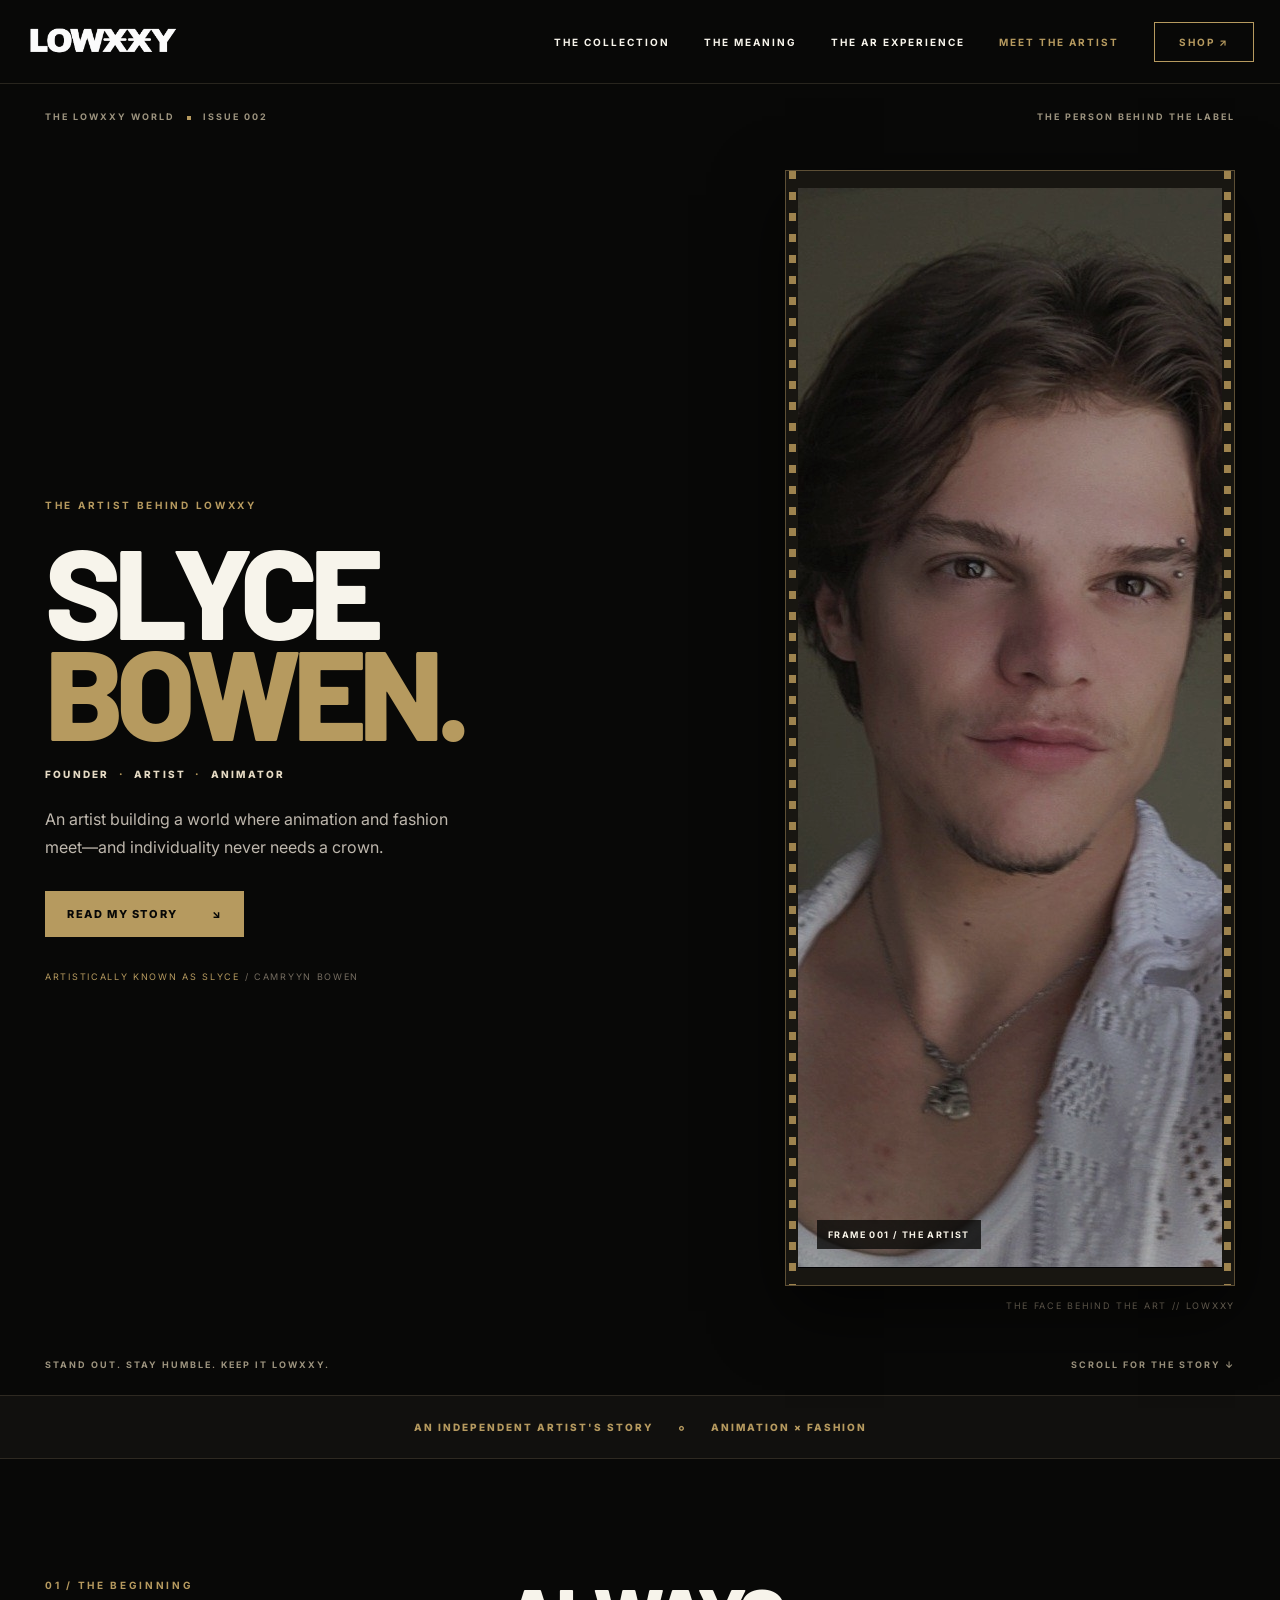
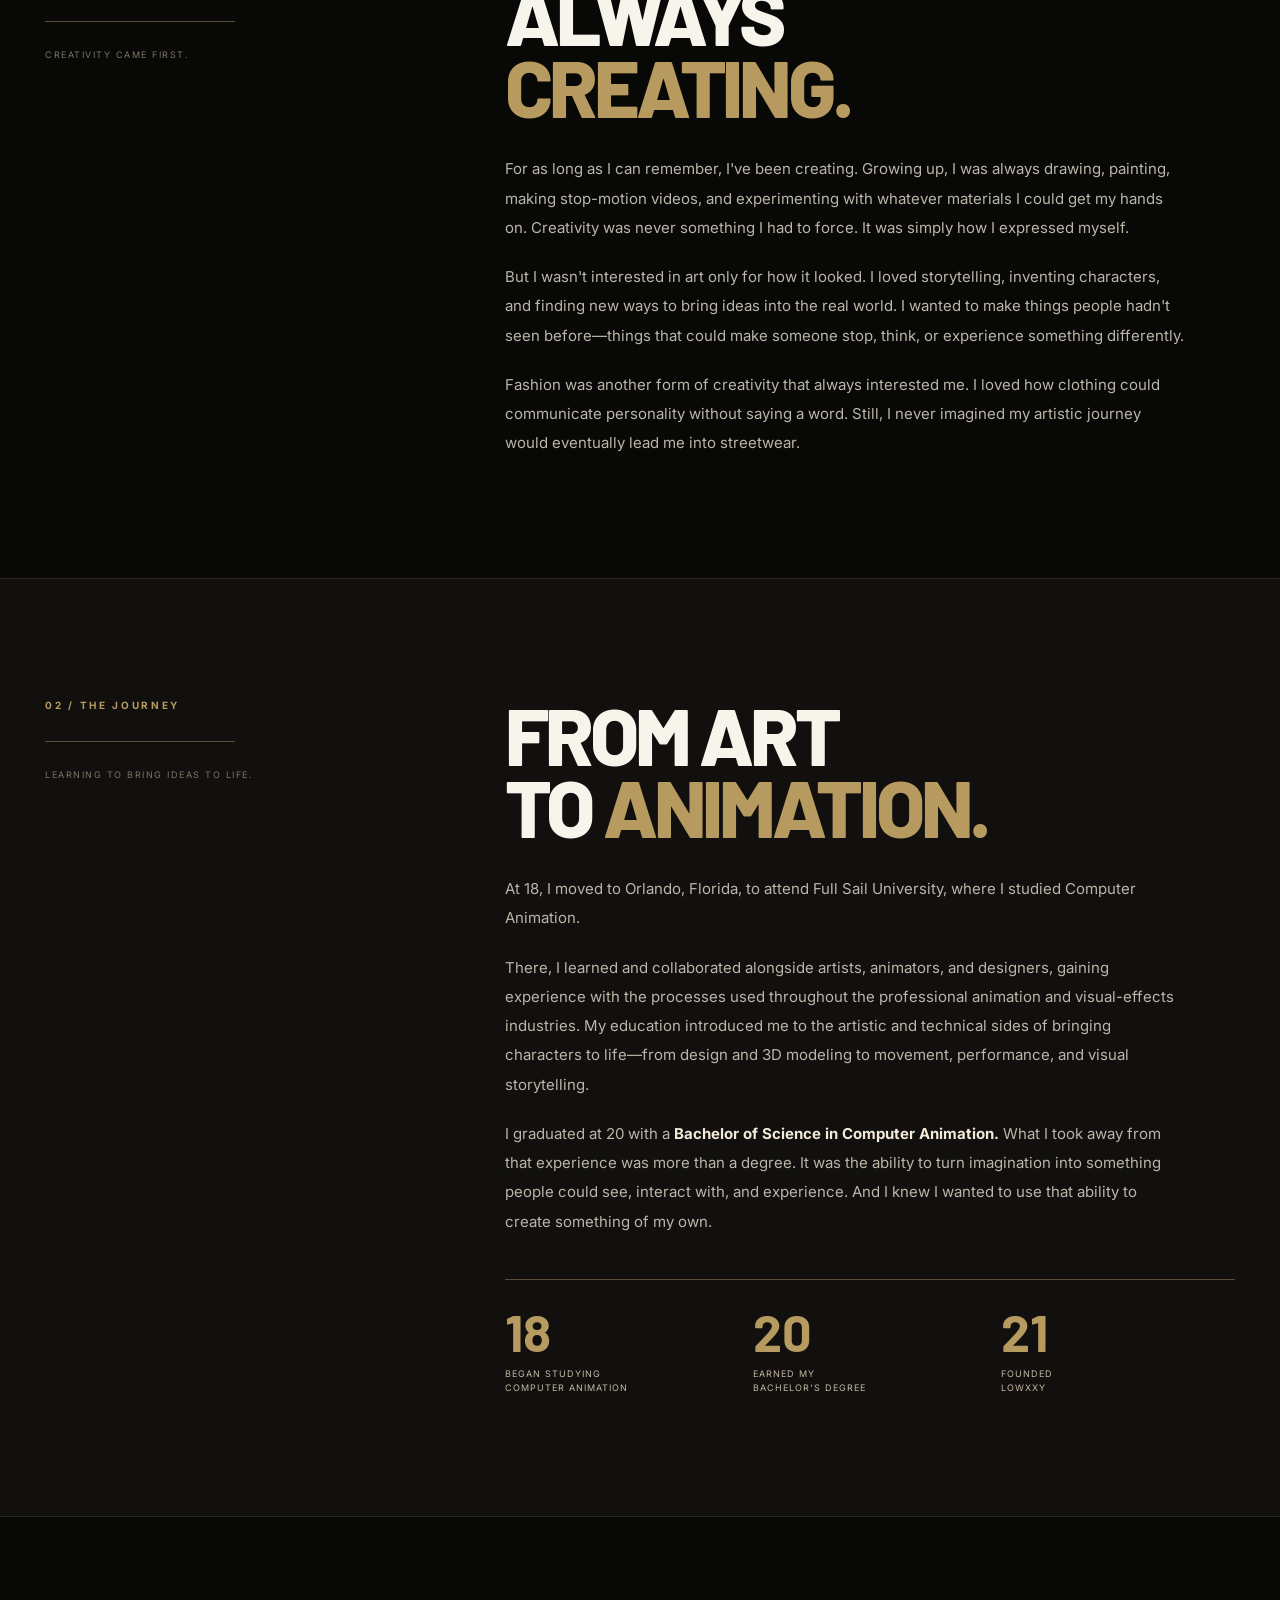
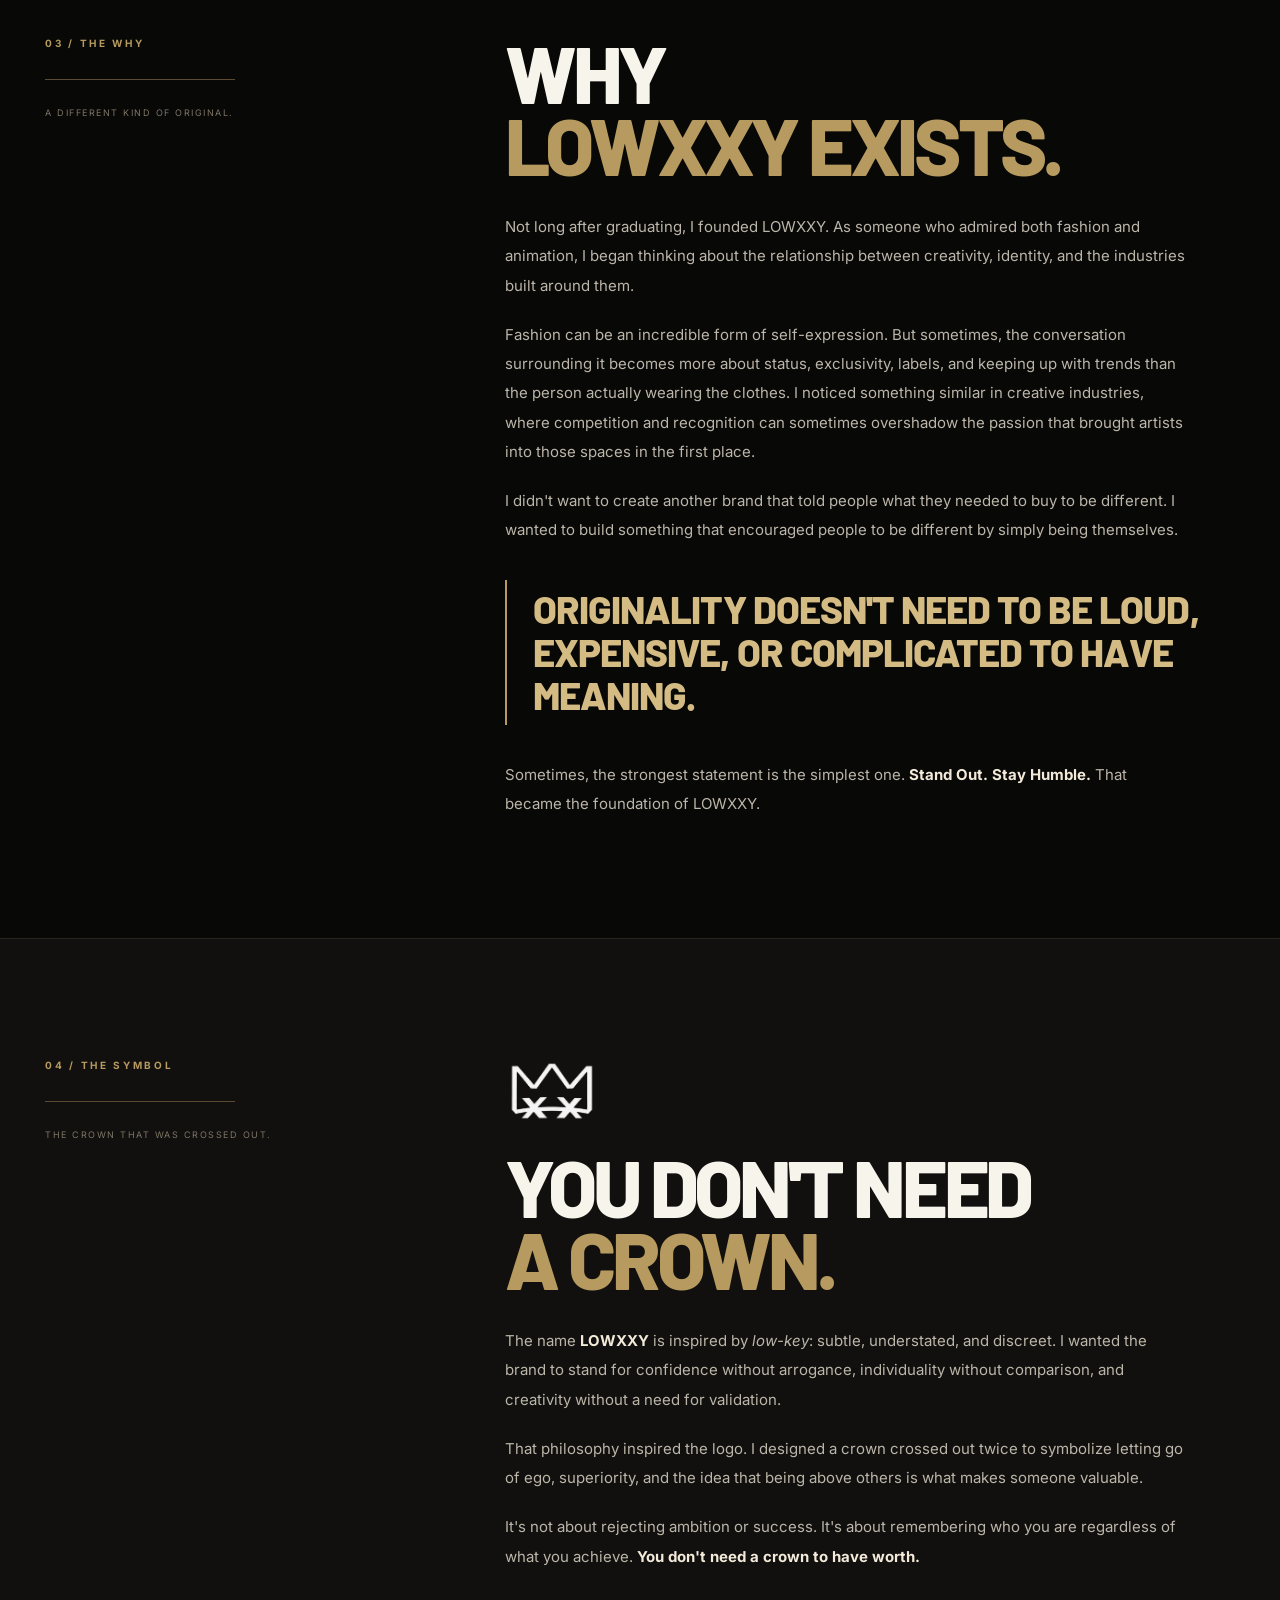
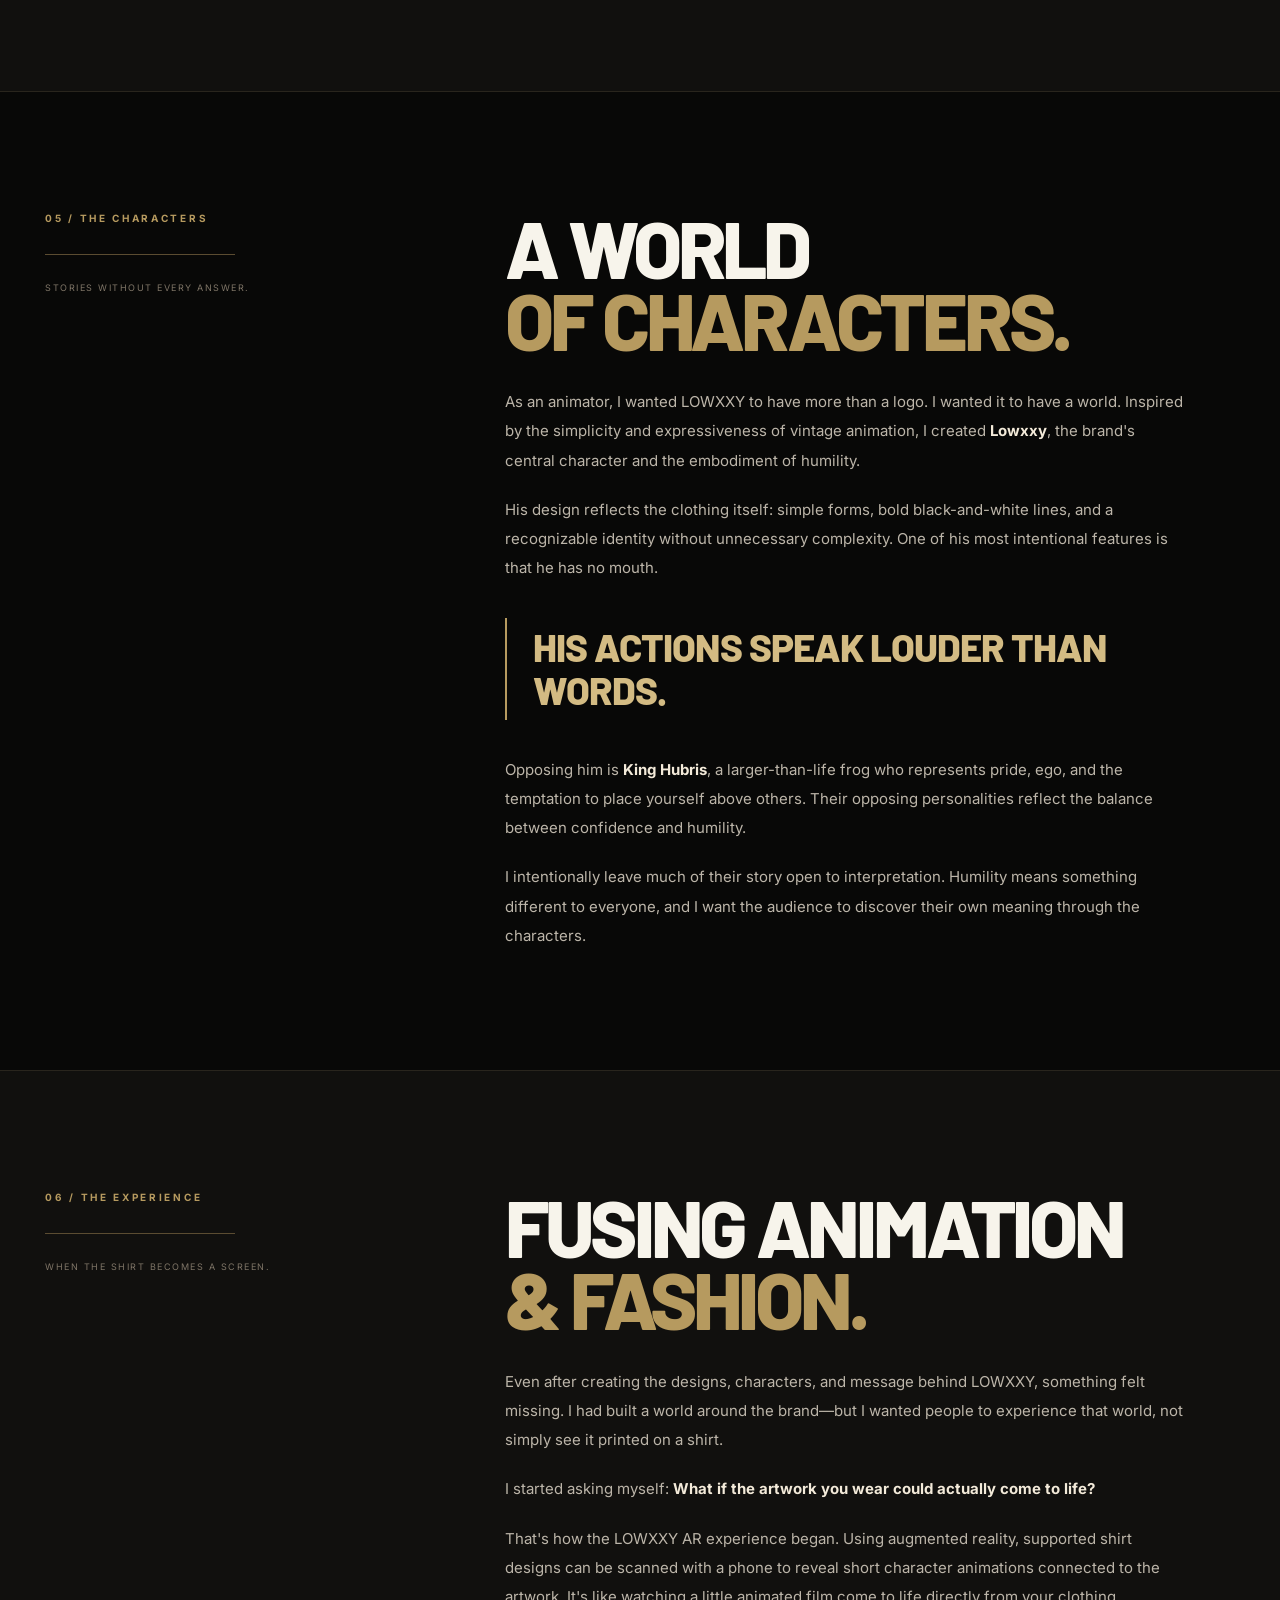
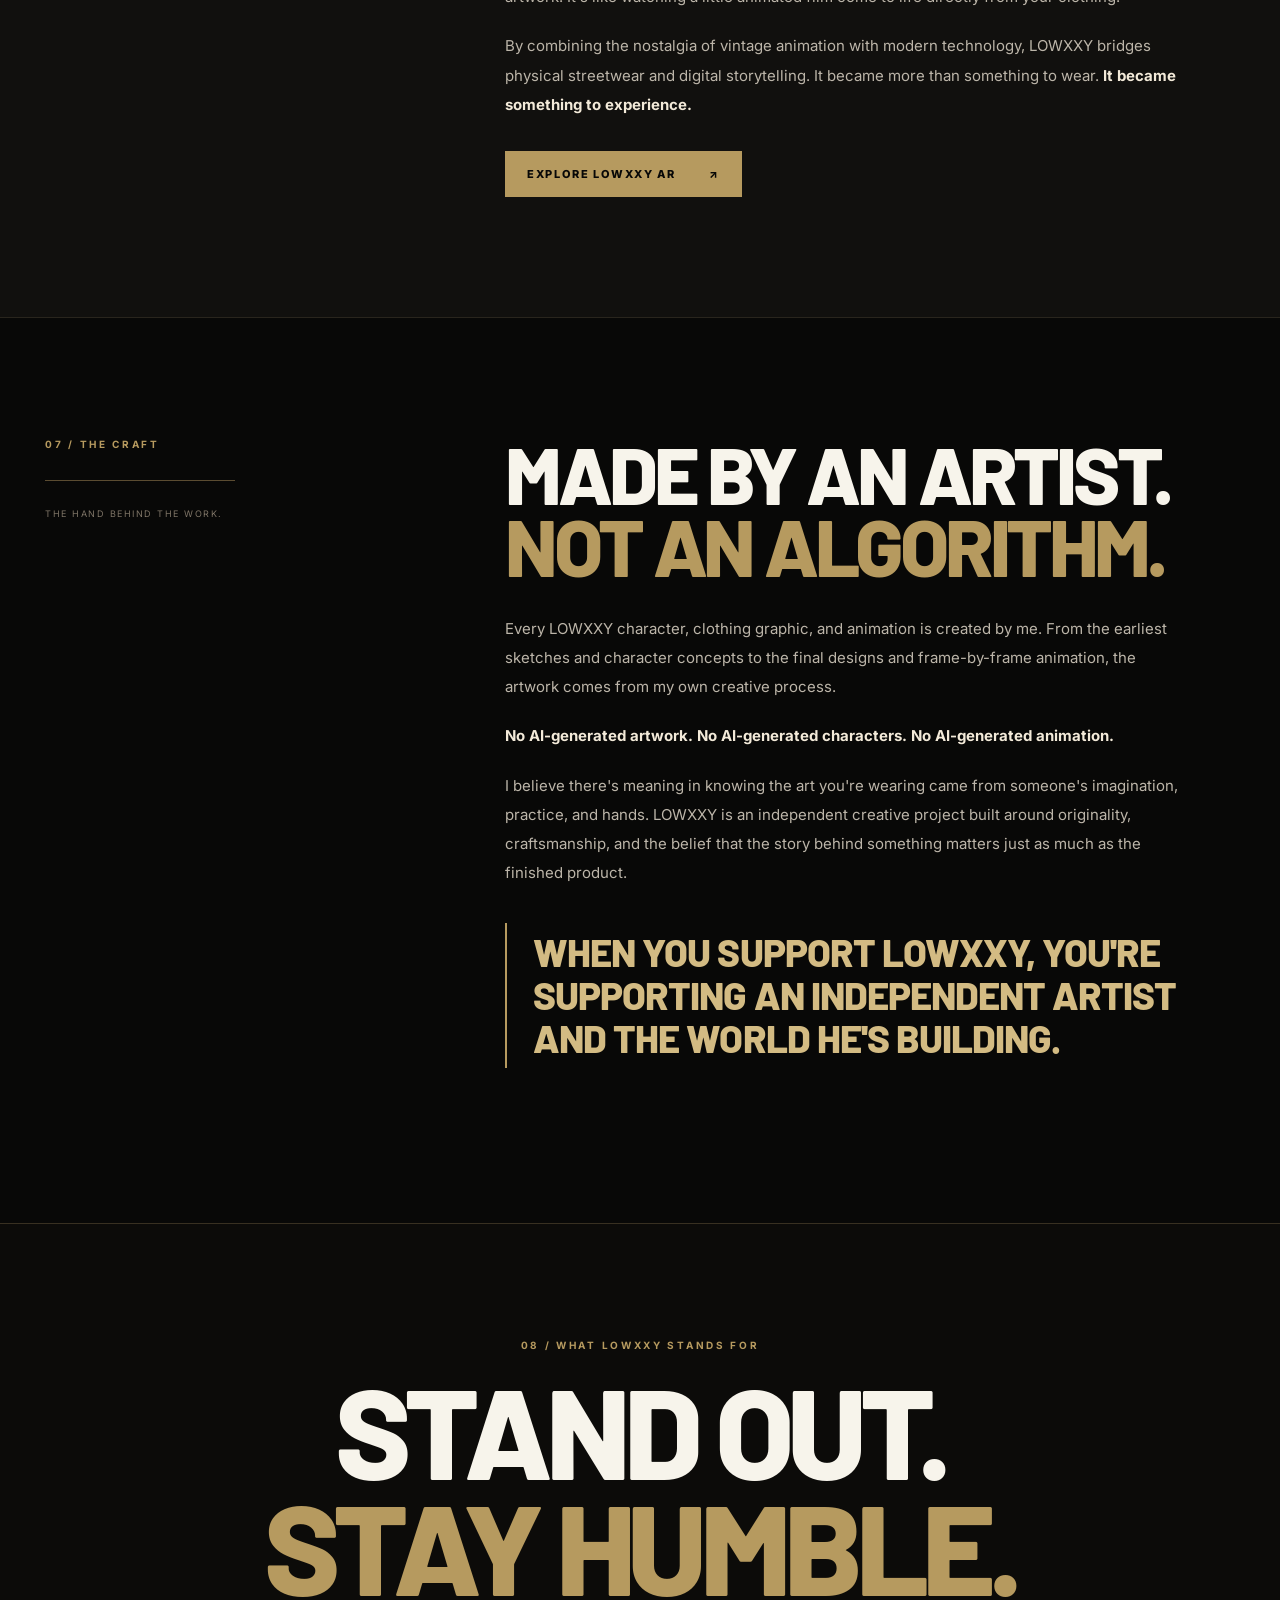
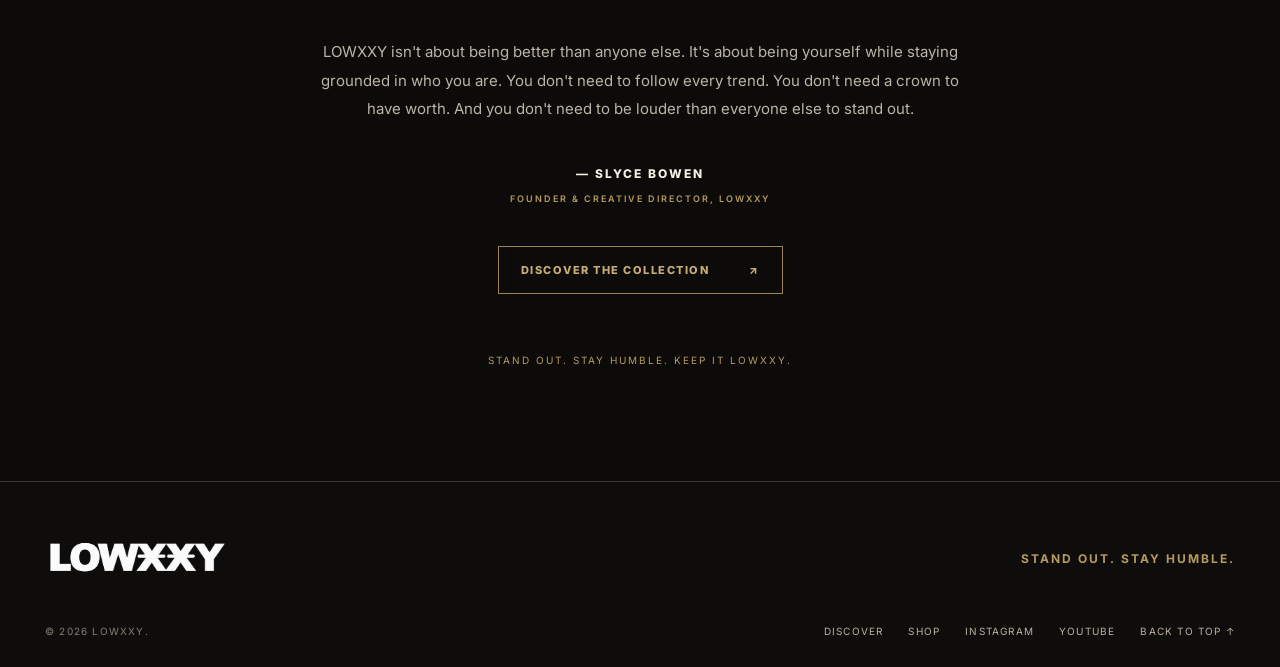
==== about.html @ 375b2b3e "Add files via upload" ====
<!doctype html>
<html lang="en"><head>
<meta charset="utf-8"><meta name="viewport" content="width=device-width,initial-scale=1,viewport-fit=cover"><meta name="theme-color" content="#080807">
<meta name="description" content="Meet Slyce Bowen, the artist and animator behind LOWXXY: hand-drawn streetwear, original characters, and fashion brought to life through animation.">
<title>About Slyce Bowen — The Artist Behind LOWXXY</title><link rel="canonical" href="https://lowxxy.github.io/lowxxy-discover/about.html"><link rel="icon" href="favicon-96.png">
<link rel="preconnect" href="https://fonts.googleapis.com"><link rel="preconnect" href="https://fonts.gstatic.com" crossorigin><link href="https://fonts.googleapis.com/css2?family=Barlow:wght@400;500;600;700;800;900&family=Inter:wght@400;500;600;700&display=swap" rel="stylesheet">
<link rel="stylesheet" href="styles.css"><link rel="stylesheet" href="about.css"></head>
<body id="top"><header class="site-header"><div class="header-inner"><a class="brand" href="index.html" aria-label="LOWXXY Discover home"><img src="lowxxy-wordmark-white-tight.png" alt="LOWXXY"></a>
<nav class="main-nav" aria-label="Main menu"><a href="index.html#collection">THE COLLECTION</a><a href="index.html#vision">THE MEANING</a><a href="index.html#experience">THE AR EXPERIENCE</a><a href="about.html" aria-current="page">MEET THE ARTIST</a></nav><a class="header-shop" href="https://lowxxy.myshopify.com/collections/made-to-stand-out">SHOP ↗</a>
<button class="menu-toggle" aria-label="Open menu" aria-expanded="false">☰</button></div><nav id="mobile-nav" class="mobile-nav" hidden><a href="index.html#collection">THE COLLECTION</a><a href="index.html#vision">THE MEANING</a><a href="index.html#experience">THE AR EXPERIENCE</a><a href="about.html">MEET THE ARTIST</a><a href="https://lowxxy.myshopify.com/collections/made-to-stand-out">SHOP ↗</a></nav></header>
<main>
<section class="about-hero wrapper"><div class="about-hero-top"><span>THE LOWXXY WORLD <i></i> ISSUE 002</span><span>THE PERSON BEHIND THE LABEL</span></div><div class="about-hero-grid"><div class="about-hero-copy"><p class="eyebrow">THE ARTIST BEHIND LOWXXY</p><h1>SLYCE<br><em>BOWEN.</em></h1><p class="about-role">FOUNDER <span>·</span> ARTIST <span>·</span> ANIMATOR</p><p class="about-hook">An artist building a world where animation and fashion meet—and individuality never needs a crown.</p><a href="#story" class="primary-link">READ MY STORY <span>↘</span></a><div class="name-note">ARTISTICALLY KNOWN AS SLYCE <span> / CAMRYYN BOWEN</span></div></div><div class="portrait-wrap"><div class="portrait-film"><img src="slyce-bowen-portrait.jpg" alt="Portrait of LOWXXY founder and artist Slyce Bowen" width="872" height="1080"><span class="portrait-code">FRAME 001 / THE ARTIST</span></div><p class="portrait-caption">THE FACE BEHIND THE ART // LOWXXY</p></div></div><div class="hero-foot"><span>STAND OUT. STAY HUMBLE. KEEP IT LOWXXY.</span><span>SCROLL FOR THE STORY ↓</span></div></section>
<div class="chapter-divider"><span>AN INDEPENDENT ARTIST'S STORY</span><span>◦</span><span>ANIMATION × FASHION</span></div>
<section id="story" class="story-section wrapper"><div class="section-label"><p class="eyebrow">01 / THE BEGINNING</p><div class="label-rule"></div><span>CREATIVITY CAME FIRST.</span></div><div class="story-content"><h2>ALWAYS<br><em>CREATING.</em></h2><p>For as long as I can remember, I've been creating. Growing up, I was always drawing, painting, making stop-motion videos, and experimenting with whatever materials I could get my hands on. Creativity was never something I had to force. It was simply how I expressed myself.</p><p>But I wasn't interested in art only for how it looked. I loved storytelling, inventing characters, and finding new ways to bring ideas into the real world. I wanted to make things people hadn't seen before—things that could make someone stop, think, or experience something differently.</p><p>Fashion was another form of creativity that always interested me. I loved how clothing could communicate personality without saying a word. Still, I never imagined my artistic journey would eventually lead me into streetwear.</p></div></section>
<section class="story-section story-alt"><div class="wrapper story-inner"><div class="section-label"><p class="eyebrow">02 / THE JOURNEY</p><div class="label-rule"></div><span>LEARNING TO BRING IDEAS TO LIFE.</span></div><div class="story-content"><h2>FROM ART<br>TO <em>ANIMATION.</em></h2><p>At 18, I moved to Orlando, Florida, to attend Full Sail University, where I studied Computer Animation.</p><p>There, I learned and collaborated alongside artists, animators, and designers, gaining experience with the processes used throughout the professional animation and visual-effects industries. My education introduced me to the artistic and technical sides of bringing characters to life—from design and 3D modeling to movement, performance, and visual storytelling.</p><p>I graduated at 20 with a <strong>Bachelor of Science in Computer Animation.</strong> What I took away from that experience was more than a degree. It was the ability to turn imagination into something people could see, interact with, and experience. And I knew I wanted to use that ability to create something of my own.</p><div class="timeline"><div><b>18</b><span>BEGAN STUDYING<br>COMPUTER ANIMATION</span></div><div><b>20</b><span>EARNED MY<br>BACHELOR'S DEGREE</span></div><div><b>21</b><span>FOUNDED<br>LOWXXY</span></div></div></div></div></section>
<section class="story-section wrapper"><div class="section-label"><p class="eyebrow">03 / THE WHY</p><div class="label-rule"></div><span>A DIFFERENT KIND OF ORIGINAL.</span></div><div class="story-content"><h2>WHY<br><em>LOWXXY EXISTS.</em></h2><p>Not long after graduating, I founded LOWXXY. As someone who admired both fashion and animation, I began thinking about the relationship between creativity, identity, and the industries built around them.</p><p>Fashion can be an incredible form of self-expression. But sometimes, the conversation surrounding it becomes more about status, exclusivity, labels, and keeping up with trends than the person actually wearing the clothes. I noticed something similar in creative industries, where competition and recognition can sometimes overshadow the passion that brought artists into those spaces in the first place.</p><p>I didn't want to create another brand that told people what they needed to buy to be different. I wanted to build something that encouraged people to be different by simply being themselves.</p><blockquote class="story-quote">ORIGINALITY DOESN'T NEED TO BE LOUD, EXPENSIVE, OR COMPLICATED TO HAVE MEANING.</blockquote><p>Sometimes, the strongest statement is the simplest one. <strong>Stand Out. Stay Humble.</strong> That became the foundation of LOWXXY.</p></div></section>
<section class="story-section story-alt"><div class="wrapper story-inner"><div class="section-label"><p class="eyebrow">04 / THE SYMBOL</p><div class="label-rule"></div><span>THE CROWN THAT WAS CROSSED OUT.</span></div><div class="story-content"><img class="story-symbol" src="lowxxy-crown-white.png" alt="LOWXXY's crossed-out crown icon"><h2>YOU DON'T NEED<br><em>A CROWN.</em></h2><p>The name <strong>LOWXXY</strong> is inspired by <em>low-key</em>: subtle, understated, and discreet. I wanted the brand to stand for confidence without arrogance, individuality without comparison, and creativity without a need for validation.</p><p>That philosophy inspired the logo. I designed a crown crossed out twice to symbolize letting go of ego, superiority, and the idea that being above others is what makes someone valuable.</p><p>It's not about rejecting ambition or success. It's about remembering who you are regardless of what you achieve. <strong>You don't need a crown to have worth.</strong></p></div></div></section>
<section class="story-section wrapper"><div class="section-label"><p class="eyebrow">05 / THE CHARACTERS</p><div class="label-rule"></div><span>STORIES WITHOUT EVERY ANSWER.</span></div><div class="story-content"><h2>A WORLD<br><em>OF CHARACTERS.</em></h2><p>As an animator, I wanted LOWXXY to have more than a logo. I wanted it to have a world. Inspired by the simplicity and expressiveness of vintage animation, I created <strong>Lowxxy</strong>, the brand's central character and the embodiment of humility.</p><p>His design reflects the clothing itself: simple forms, bold black-and-white lines, and a recognizable identity without unnecessary complexity. One of his most intentional features is that he has no mouth.</p><blockquote class="story-quote">HIS ACTIONS SPEAK LOUDER THAN WORDS.</blockquote><p>Opposing him is <strong>King Hubris</strong>, a larger-than-life frog who represents pride, ego, and the temptation to place yourself above others. Their opposing personalities reflect the balance between confidence and humility.</p><p>I intentionally leave much of their story open to interpretation. Humility means something different to everyone, and I want the audience to discover their own meaning through the characters.</p></div></section>
<section class="story-section story-alt"><div class="wrapper story-inner"><div class="section-label"><p class="eyebrow">06 / THE EXPERIENCE</p><div class="label-rule"></div><span>WHEN THE SHIRT BECOMES A SCREEN.</span></div><div class="story-content"><h2>FUSING ANIMATION<br><em>&amp; FASHION.</em></h2><p>Even after creating the designs, characters, and message behind LOWXXY, something felt missing. I had built a world around the brand—but I wanted people to experience that world, not simply see it printed on a shirt.</p><p>I started asking myself: <strong>What if the artwork you wear could actually come to life?</strong></p><p>That's how the LOWXXY AR experience began. Using augmented reality, supported shirt designs can be scanned with a phone to reveal short character animations connected to the artwork. It's like watching a little animated film come to life directly from your clothing.</p><p>By combining the nostalgia of vintage animation with modern technology, LOWXXY bridges physical streetwear and digital storytelling. It became more than something to wear. <strong>It became something to experience.</strong></p><a class="primary-link" href="https://lowxxy.github.io/Lowxxy-AR/">EXPLORE LOWXXY AR <span>↗</span></a></div></div></section>
<section class="story-section wrapper"><div class="section-label"><p class="eyebrow">07 / THE CRAFT</p><div class="label-rule"></div><span>THE HAND BEHIND THE WORK.</span></div><div class="story-content"><h2>MADE BY AN ARTIST.<br><em>NOT AN ALGORITHM.</em></h2><p>Every LOWXXY character, clothing graphic, and animation is created by me. From the earliest sketches and character concepts to the final designs and frame-by-frame animation, the artwork comes from my own creative process.</p><p><strong>No AI-generated artwork. No AI-generated characters. No AI-generated animation.</strong></p><p>I believe there's meaning in knowing the art you're wearing came from someone's imagination, practice, and hands. LOWXXY is an independent creative project built around originality, craftsmanship, and the belief that the story behind something matters just as much as the finished product.</p><blockquote class="story-quote">WHEN YOU SUPPORT LOWXXY, YOU'RE SUPPORTING AN INDEPENDENT ARTIST AND THE WORLD HE'S BUILDING.</blockquote></div></section>
<section class="about-closing"><div class="wrapper"><p class="eyebrow">08 / WHAT LOWXXY STANDS FOR</p><h2>STAND OUT.<br><em>STAY HUMBLE.</em></h2><p>LOWXXY isn't about being better than anyone else. It's about being yourself while staying grounded in who you are. You don't need to follow every trend. You don't need a crown to have worth. And you don't need to be louder than everyone else to stand out.</p><div class="signature">— SLYCE BOWEN <span>FOUNDER &amp; CREATIVE DIRECTOR, LOWXXY</span></div><a href="index.html#collection" class="outline-link">DISCOVER THE COLLECTION <span>↗</span></a><p class="closing-line">STAND OUT. STAY HUMBLE. KEEP IT LOWXXY.</p></div></section>
</main><footer><div class="wrapper"><div class="footer-head"><img src="lowxxy-wordmark-white-tight.png" alt="LOWXXY"><span>STAND OUT. STAY HUMBLE.</span></div><div class="footer-bottom"><span>© <span id="year">2026</span> LOWXXY.</span><div><a href="index.html">DISCOVER</a><a href="https://lowxxy.myshopify.com/">SHOP</a><a href="https://www.instagram.com/lowxxy.brand">INSTAGRAM</a><a href="https://www.youtube.com/@Lowxxy">YOUTUBE</a><a href="#top">BACK TO TOP ↑</a></div></div></div></footer>
<script src="about.js" defer></script></body></html>
---- styles.css ----
*{box-sizing:border-box}html{scroll-behavior:smooth}body{margin:0;color:#f7f4eb;background:#080807;font-family:Inter,Arial,sans-serif;-webkit-font-smoothing:antialiased}a{color:inherit;text-decoration:none}button{font:inherit}img{max-width:100%}:root{--gold:#b69a5f;--muted:#a49e91;--line:#39352d}.wrapper{width:min(1190px,calc(100% - 56px));margin:auto}.site-header{border-bottom:1px solid #28251e;position:relative;z-index:5;background:#080807}.header-inner{max-width:1340px;margin:auto;padding:13px 26px;display:flex;align-items:center;gap:35px;min-height:83px}.brand img{display:block;width:152px;height:auto;object-fit:contain;object-position:left center}.main-nav{margin-left:auto;display:flex;gap:34px}.main-nav a,.header-shop,.mobile-nav a{font-size:10px;font-weight:700;letter-spacing:2px;white-space:nowrap}.main-nav a:hover,.header-shop:hover,footer a:hover{color:var(--gold)}.header-shop{border:1px solid var(--gold);padding:13px 24px;color:var(--gold)}.menu-toggle{display:none;border:0;color:white;background:none;font-size:25px;margin-left:auto}.mobile-nav{display:none}.intro{min-height:min(710px,88svh);display:flex;flex-direction:column}.intro-top,.intro-bottom{display:flex;justify-content:space-between;gap:15px;align-items:center;font-size:10px;font-weight:600;letter-spacing:2px;color:#988f7a;padding-top:26px}.intro-top i{display:inline-block;width:4px;height:4px;background:var(--gold);margin:0 10px;vertical-align:middle}.intro-center{margin:auto;text-align:center;max-width:890px;padding:55px 0 65px}.hero-crown{display:block;width:90px;height:auto;object-fit:contain;margin:0 auto 24px;opacity:1}.intro-kicker,.overline{color:var(--gold);font-size:10px;font-weight:700;letter-spacing:3.7px}.intro h1{font-family:Barlow,Arial,sans-serif;font-weight:800;font-size:clamp(64px,10.3vw,143px);line-height:.85;letter-spacing:-.055em;margin:25px 0 24px}.intro h1 em,.vision-text h2 em,.experience-copy h2 em{font-style:normal;color:var(--gold)}.intro-copy{max-width:585px;margin:0 auto 32px;line-height:1.8;font-size:14px;color:#b7b0a4}.primary-link{display:inline-flex;gap:34px;background:#b69a5f;color:#080807;padding:16px 22px;font-size:11px;font-weight:800;letter-spacing:1.6px;align-items:center}.primary-link:hover{background:#d3b779}.intro-bottom{padding:0 0 30px}.collection-section{padding:90px 0 98px}.section-heading{display:flex;justify-content:space-between;align-items:end;margin-bottom:38px;gap:30px}.eyebrow{font-size:10px;font-weight:700;letter-spacing:2.7px;color:var(--gold);margin:0 0 15px}.section-heading h2,.founder-section h2{font-family:Barlow,sans-serif;font-size:clamp(45px,6vw,76px);line-height:.95;letter-spacing:-.04em;font-weight:800;margin:0}.gold-dot{color:var(--gold)}.section-heading p:not(.eyebrow){color:#aaa396;font-size:13px;margin:18px 0 0;max-width:470px}.section-index{color:#807766;font-size:10px;letter-spacing:1.3px}.product-grid{display:grid;grid-template-columns:repeat(3,minmax(0,1fr));gap:30px 20px}.loading-products{grid-column:1/-1;text-align:center;padding:70px;color:var(--gold);font-size:11px;letter-spacing:2px}.product-card{min-width:0}.film-frame{position:relative;display:block;background:#151412;padding:16px 11px;overflow:hidden;border:1px solid #3d3526}.film-frame:before,.film-frame:after{content:'';display:block;position:absolute;z-index:2;top:0;bottom:0;width:10px;left:0;background:repeating-linear-gradient(to bottom,#a88c55 0 9px,transparent 9px 19px,#a88c55 19px 20px,transparent 20px 30px);opacity:.67;mask-image:linear-gradient(90deg,#000 0 5px,transparent 5px)}.film-frame:after{left:auto;right:0;transform:scaleX(-1)}.frame-media{position:relative;background:#1b1b19;aspect-ratio:4/5;overflow:hidden;margin:0 8px}.frame-media img{width:100%;height:100%;object-fit:cover;display:block;transition:transform .6s ease,opacity .25s}.film-frame:hover .frame-media img{transform:scale(1.035)}.film-counter{position:absolute;z-index:2;top:23px;left:26px;color:#fff;font-size:9px;letter-spacing:2px;background:#0b0b0bc9;padding:7px 9px}.frame-foot{position:absolute;z-index:2;bottom:21px;right:25px;background:#0b0b0bd8;color:#e4d6b8;font-size:10px;letter-spacing:1.1px;padding:9px 11px}.product-info{padding:15px 1px 0;display:flex;align-items:center;justify-content:space-between;gap:12px}.product-info h3{font-family:Barlow,sans-serif;line-height:1.1;font-size:22px;text-transform:uppercase;margin:0 0 5px;font-weight:700;letter-spacing:-.02em}.product-meta{font-size:10px;color:#948b7d;letter-spacing:1.2px}.product-control{flex-shrink:0;border:1px solid #74613e;color:#d0b47b;padding:9px 12px;background:transparent;cursor:pointer;font-size:10px;font-weight:700;letter-spacing:1px}.product-control:hover{background:#3d3324}.photo-dots{display:flex;gap:5px;margin-top:12px}.photo-dots span{width:15px;height:2px;background:#514839}.photo-dots span.active{background:#cfb47a}.collection-outro{text-align:center;padding-top:50px}.collection-art-note{margin:0 0 20px;color:#a89e8d;font-size:13px;line-height:1.8}.outline-link{display:inline-flex;align-items:center;gap:40px;border:1px solid #9d8354;color:#c8ac75;padding:16px 22px;font-size:11px;letter-spacing:1.5px;font-weight:800}.outline-link:hover{background:#211b13}.collection-note{text-align:center;color:#b7ae99;font-size:12px}.vision-section{background:#11100e;border-top:1px solid #2a271f;border-bottom:1px solid #2a271f}.vision-inner{display:grid;grid-template-columns:1fr 2fr;gap:60px;padding:110px 0}.vision-rule{height:1px;max-width:200px;background:#5e5038;margin-top:30px}.vision-text h2,.experience-copy h2{font-family:Barlow,sans-serif;font-weight:800;font-size:clamp(55px,7vw,95px);line-height:.93;letter-spacing:-.05em;margin:10px 0 26px}.vision-text>p:not(.overline){color:#b9b2a8;max-width:660px;line-height:1.9;font-size:15px}.vision-secondary{margin-top:20px}.vision-sign{margin-top:36px;font-size:11px;font-weight:700;letter-spacing:2.2px;color:#c6a96e}.vision-sign span{color:#d8c39a}.experience-section{padding:110px 0;display:grid;grid-template-columns:1fr 1fr;gap:100px;align-items:center}.experience-mark{height:420px;display:flex;align-items:center;justify-content:center;position:relative}.experience-mark img{width:160px;max-height:180px;object-fit:contain;position:relative;z-index:1}.orbit{border:1px solid #65502b;position:absolute;border-radius:50%;aspect-ratio:1;width:340px;opacity:.6}.orbit-two{width:250px;border-style:dashed;animation:spin 36s linear infinite}@keyframes spin{to{transform:rotate(360deg)}}.experience-copy p:not(.eyebrow){font-size:14px;line-height:1.9;color:#bbb5a9;max-width:500px;margin-bottom:28px}.experience-copy small{display:block;color:#938671;font-size:9px;letter-spacing:1.3px;margin-top:15px}.founder-section{padding:65px 0 90px;display:grid;grid-template-columns:1fr 1fr;gap:60px;border-top:1px solid var(--line)}.founder-section h2{font-size:clamp(42px,5vw,69px)}.founder-section>p{color:#b8b1a7;font-size:14px;line-height:1.9;max-width:440px}.founder-section>p span{display:block;color:var(--gold);font-size:10px;letter-spacing:1.8px;margin-top:22px}footer{border-top:1px solid var(--line);background:#0e0d0b;padding:45px 0 30px}.footer-head,.footer-bottom{display:flex;justify-content:space-between;align-items:center;gap:20px}.footer-head img{width:182px;height:auto;object-fit:contain;object-position:left center}.footer-head span{color:var(--gold);font-size:12px;font-weight:700;letter-spacing:2px}.footer-bottom{padding-top:35px;font-size:10px;letter-spacing:1.2px;color:#857e72}.footer-bottom>div{display:flex;gap:25px}.footer-bottom a{color:#bab1a0}@media(max-width:850px){.main-nav,.header-shop{display:none}.menu-toggle{display:block}.mobile-nav:not([hidden]){display:flex;flex-direction:column;gap:0;background:#100f0d;padding:10px 27px 22px;border-top:1px solid var(--line)}.mobile-nav a{padding:14px 0;border-bottom:1px solid #28241f}.product-grid{grid-template-columns:repeat(2,minmax(0,1fr))}.vision-inner{grid-template-columns:1fr 2fr;gap:25px}.experience-section{gap:25px}.section-index{display:none}}@media(max-width:580px){.wrapper{width:calc(100% - 36px)}.header-inner{padding:9px 18px;min-height:68px}.brand img{width:136px}.intro{min-height:690px;min-height:85svh}.intro-top,.intro-bottom{font-size:8px;letter-spacing:1px}.intro-right{display:none}.intro h1{font-size:clamp(57px,13.2vw,91px)}.intro-center{padding:40px 0}.hero-crown{width:82px}.intro-copy{font-size:13px}.collection-section{padding:55px 0 75px}.section-heading{margin-bottom:25px}.product-grid{grid-template-columns:1fr;gap:32px}.frame-media{aspect-ratio:4/4.7}.film-frame{padding:17px 11px}.vision-inner{grid-template-columns:1fr;padding:70px 0;gap:0}.vision-rule{max-width:140px}.vision-text h2{font-size:58px}.experience-section{padding:65px 0;grid-template-columns:1fr;gap:15px}.experience-mark{height:250px;order:2}.orbit{width:230px}.orbit-two{width:165px}.experience-mark img{width:112px}.experience-copy{order:1}.experience-copy h2{font-size:56px}.founder-section{padding:55px 0 65px;grid-template-columns:1fr;gap:10px}.footer-head,.footer-bottom{align-items:flex-start;flex-direction:column}.footer-bottom>div{flex-wrap:wrap;gap:16px}.footer-head img{width:160px}}@media(prefers-reduced-motion:reduce){html{scroll-behavior:auto}.orbit-two{animation:none}.frame-media img{transition:none}}
/* V6: tighten Meaning alignment and use original LOWXXY character icon in AR section */
.vision-inner{grid-template-columns:minmax(190px,0.85fr) minmax(0,1.65fr);align-items:start;column-gap:clamp(40px,7vw,100px)}
.vision-label{padding-top:9px;display:flex;flex-direction:column;align-items:flex-start}
.vision-rule{width:100%;max-width:190px;margin-top:23px}
.vision-text{max-width:670px}
.vision-text h2{font-size:clamp(56px,6.1vw,87px);margin:10px 0 25px;line-height:.96}
.vision-text>p:not(.overline){margin:0 0 17px;line-height:1.85}
.vision-sign{margin-top:27px;line-height:1.75}
.experience-mark img{width:160px;max-width:48%;max-height:none;height:auto;object-fit:contain;filter:none}
@media(max-width:850px){.vision-inner{grid-template-columns:minmax(145px,.6fr) minmax(0,1.4fr);column-gap:30px}.vision-text h2{font-size:clamp(46px,6vw,72px)}}
@media(max-width:580px){.vision-inner{grid-template-columns:1fr;row-gap:20px}.vision-label{padding-top:0}.vision-rule{margin-top:12px;max-width:100px}.vision-text h2{font-size:clamp(48px,12vw,65px)}.experience-mark img{width:112px}}

/* V7: founder story invitation within the approved Discovery layout */
.founder-invite{align-self:center;max-width:460px}.founder-invite p{font-size:14px;line-height:1.9;color:#b8b1a7;margin:0 0 25px}.founder-section .outline-link{gap:22px}
---- about.css ----
/* LOWXXY / THE ARTIST - editorial continuation of Discover V6 */
:root{--gold:#b69a5f;--white:#f6f2e9;--ink:#080807;--pale:#c3bcaf}
.main-nav a[aria-current=page]{color:var(--gold)}.about-hero{min-height:calc(100svh - 84px);display:flex;flex-direction:column}.about-hero-top,.hero-foot{display:flex;justify-content:space-between;gap:24px;letter-spacing:2px;font-size:9px;font-weight:700;color:#9d947f}.about-hero-top{padding-top:27px}.about-hero-top i{display:inline-block;width:4px;height:4px;margin:0 8px;background:var(--gold);vertical-align:middle}.about-hero-grid{display:grid;grid-template-columns:1.06fr .94fr;align-items:center;gap:7%;padding:48px 0 48px;flex:1}.about-hero-copy h1{font-family:Barlow,Arial,sans-serif;font-size:clamp(79px,10vw,149px);font-weight:800;letter-spacing:-.06em;line-height:.79;margin:28px 0 27px}.about-hero-copy h1 em,.story-content h2 em,.about-closing h2 em{font-style:normal;color:var(--gold)}.about-role{font-size:10px;font-weight:800;letter-spacing:2.2px;color:#e5dac4}.about-role span{color:var(--gold);padding:0 5px}.about-hook{max-width:440px;font-size:16px;line-height:1.75;color:#beb7ad;margin:25px 0 30px}.name-note{font-size:9px;letter-spacing:1.7px;color:var(--gold);margin-top:34px}.name-note span{color:#756d61}.portrait-wrap{width:min(100%,450px);margin-left:auto}.portrait-film{padding:17px 12px;position:relative;overflow:hidden;border:1px solid #5d4f35;background:#181611;box-shadow:0 25px 65px #0009}.portrait-film:before,.portrait-film:after{content:'';position:absolute;z-index:2;top:0;bottom:0;width:7px;left:3px;background:repeating-linear-gradient(to bottom,#9e834e 0 8px,transparent 8px 21px)}.portrait-film:after{left:auto;right:3px}.portrait-film img{display:block;aspect-ratio:4/5;object-fit:cover;width:100%;filter:grayscale(.22) contrast(1.04)}.portrait-code{position:absolute;left:31px;bottom:36px;background:#0a0908c9;color:#f7f3e8;padding:9px 11px;font-size:9px;letter-spacing:1.4px;font-weight:700}.portrait-caption{text-align:right;font-size:9px;letter-spacing:1.7px;color:#847a69;margin:14px 0 0}.hero-foot{padding-bottom:25px}.chapter-divider{border-top:1px solid #2e2921;border-bottom:1px solid #2e2921;padding:21px 24px;display:flex;gap:24px;justify-content:center;align-items:center;background:#11100e;color:#b69a5f;font-size:10px;letter-spacing:2px;font-weight:800}.chapter-divider span:nth-child(2){font-size:16px}.story-section{display:grid;grid-template-columns:1fr 2fr;gap:8%;padding-top:120px;padding-bottom:120px}.story-alt{background:#11100e;border-top:1px solid #29251d;border-bottom:1px solid #29251d;display:block;padding:0}.story-inner{display:grid;grid-template-columns:1fr 2fr;gap:8%;padding-top:120px;padding-bottom:120px}.section-label .eyebrow{margin-bottom:30px}.label-rule{height:1px;width:100%;max-width:190px;background:#5b4c31;margin-bottom:20px}.section-label>span{color:#7f7567;letter-spacing:1.5px;font-size:9px;line-height:1.8}.story-content{max-width:760px}.story-content h2{font-family:Barlow,Arial,sans-serif;font-size:clamp(61px,6.2vw,93px);font-weight:800;line-height:.91;letter-spacing:-.052em;margin:0 0 31px}.story-content p{max-width:680px;font-size:15px;line-height:1.95;color:#bcb5a9;margin:0 0 20px}.story-content strong{color:#f3ead9;font-weight:700}.story-content p:last-child{margin-bottom:0}.story-quote{border-left:2px solid var(--gold);margin:35px 0;padding:8px 0 8px 26px;font-family:Barlow,sans-serif;font-size:clamp(24px,3vw,40px);font-weight:800;letter-spacing:-.025em;line-height:1.12;color:#d3bb83}.timeline{display:grid;grid-template-columns:repeat(3,1fr);gap:14px;border-top:1px solid #594c36;margin-top:43px;padding-top:25px}.timeline>div{display:flex;flex-direction:column;gap:10px}.timeline b{font-family:Barlow,sans-serif;font-size:52px;line-height:1;color:var(--gold)}.timeline span{font-size:9px;letter-spacing:1px;line-height:1.6;color:#c6b9a4}.story-symbol{width:94px;height:auto;display:block;margin:0 0 28px}.story-content .primary-link{margin-top:12px}.about-closing{text-align:center;background:#0c0b09;border-top:1px solid #383021;padding:115px 0 105px}.about-closing h2{font-family:Barlow,sans-serif;line-height:.91;font-weight:800;letter-spacing:-.055em;font-size:clamp(69px,10vw,140px);margin:20px 0 35px}.about-closing p:not(.eyebrow):not(.closing-line){max-width:670px;color:#bcb4a8;line-height:1.9;font-size:15px;margin:0 auto 27px}.signature{font-size:12px;letter-spacing:2px;font-weight:800;color:#f5f0e5;margin:42px 0 38px}.signature span{display:block;font-size:9px;color:var(--gold);margin-top:12px;font-weight:600}.closing-line{font-size:10px;letter-spacing:2px;color:var(--gold);margin-top:60px!important}.about-closing .outline-link{margin-top:4px}
@media(max-width:900px){.about-hero-grid{gap:4%}.about-hero-copy h1{font-size:clamp(67px,9vw,110px)}.story-section,.story-inner{grid-template-columns:1fr 2.2fr;gap:6%}}
@media(max-width:650px){.about-hero{min-height:auto}.about-hero-top span:last-child,.hero-foot span:last-child{display:none}.about-hero-grid{grid-template-columns:1fr;gap:42px;padding:60px 0 50px}.about-hero-copy h1{font-size:clamp(76px,18vw,116px);margin:22px 0}.about-hook{font-size:14px}.portrait-wrap{margin:0 auto;width:min(100%,420px)}.name-note{line-height:1.7}.hero-foot{padding-bottom:25px}.chapter-divider{gap:10px;font-size:8px;letter-spacing:1px}.story-section,.story-inner{grid-template-columns:1fr;gap:35px;padding-top:75px;padding-bottom:80px}.story-content h2{font-size:clamp(56px,12vw,83px)}.story-content p{font-size:14px;line-height:1.85}.label-rule{max-width:120px}.section-label .eyebrow{margin-bottom:15px}.section-label>span{font-size:8px}.story-quote{padding-left:19px}.timeline b{font-size:40px}.timeline span{font-size:8px}.story-symbol{width:80px}.about-closing{padding:80px 0}.about-closing h2{font-size:clamp(62px,13vw,105px)}}
@media(prefers-reduced-motion:reduce){*{scroll-behavior:auto}}
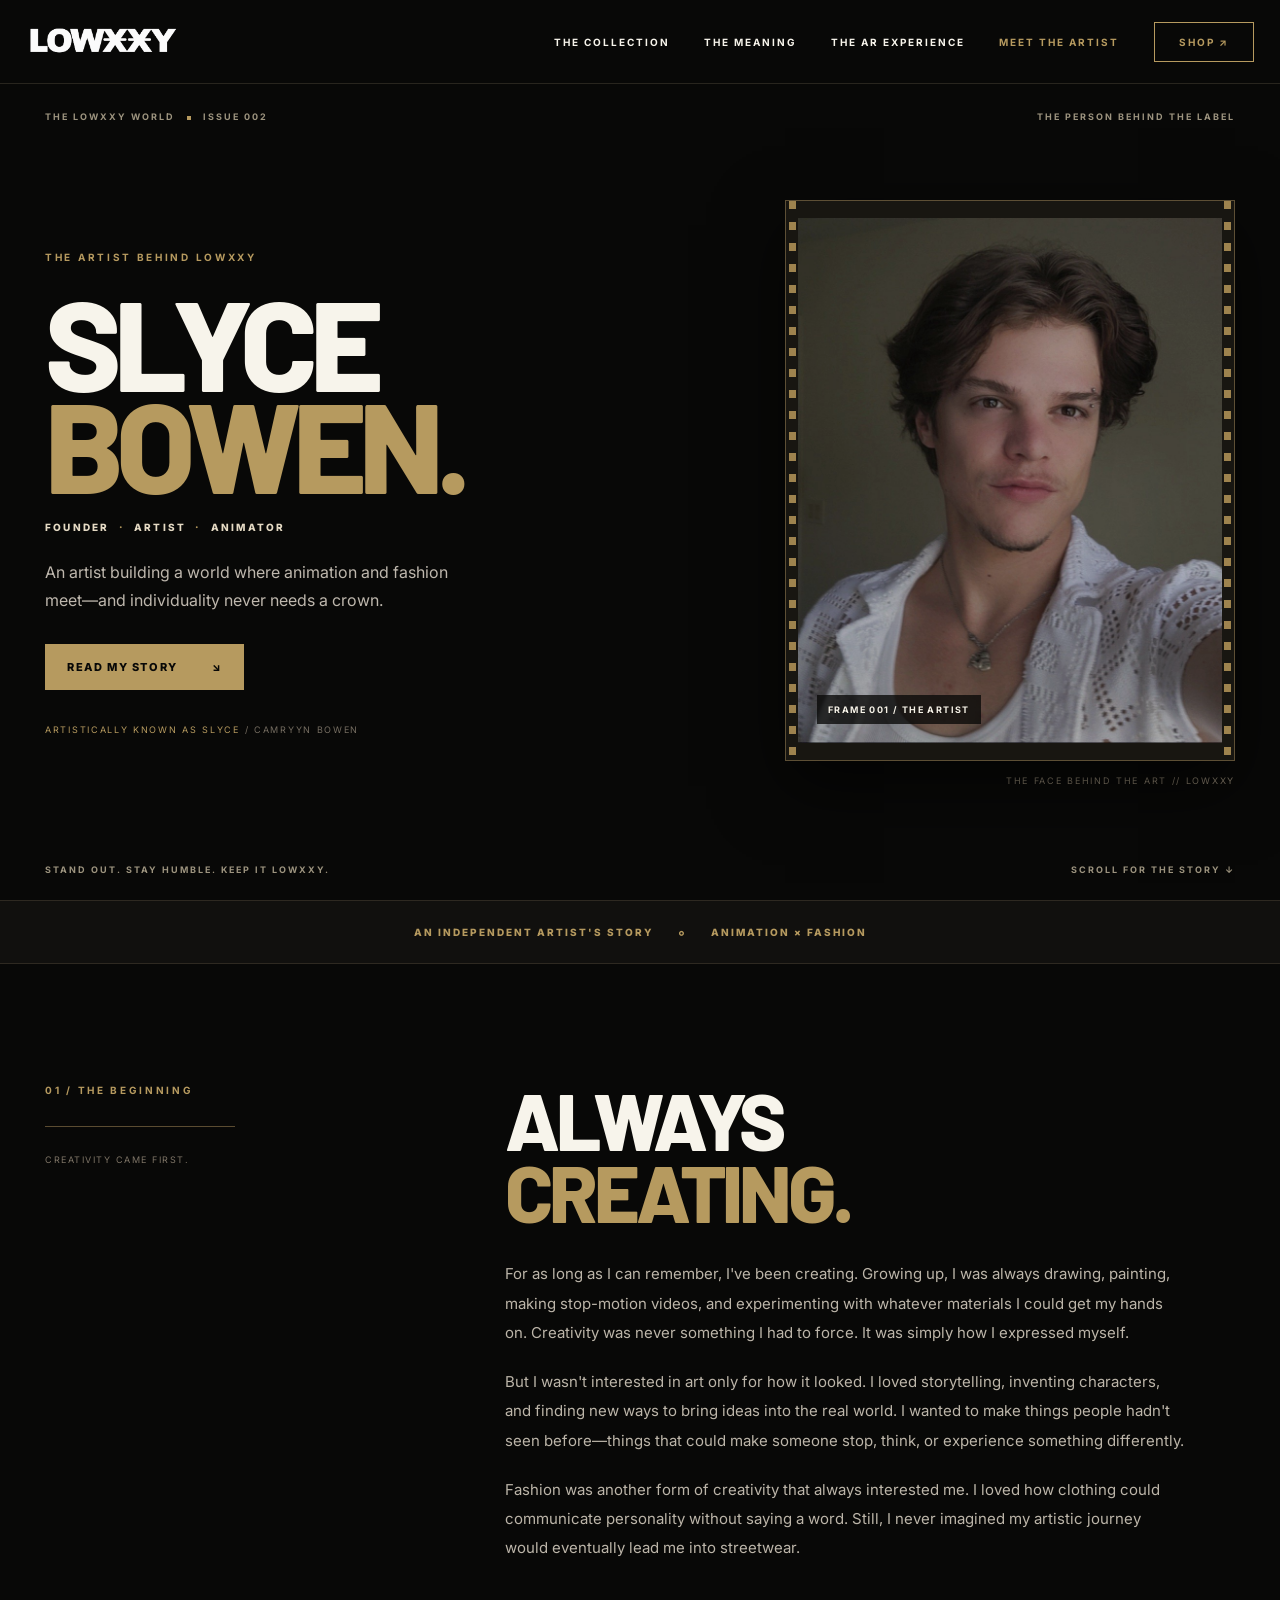
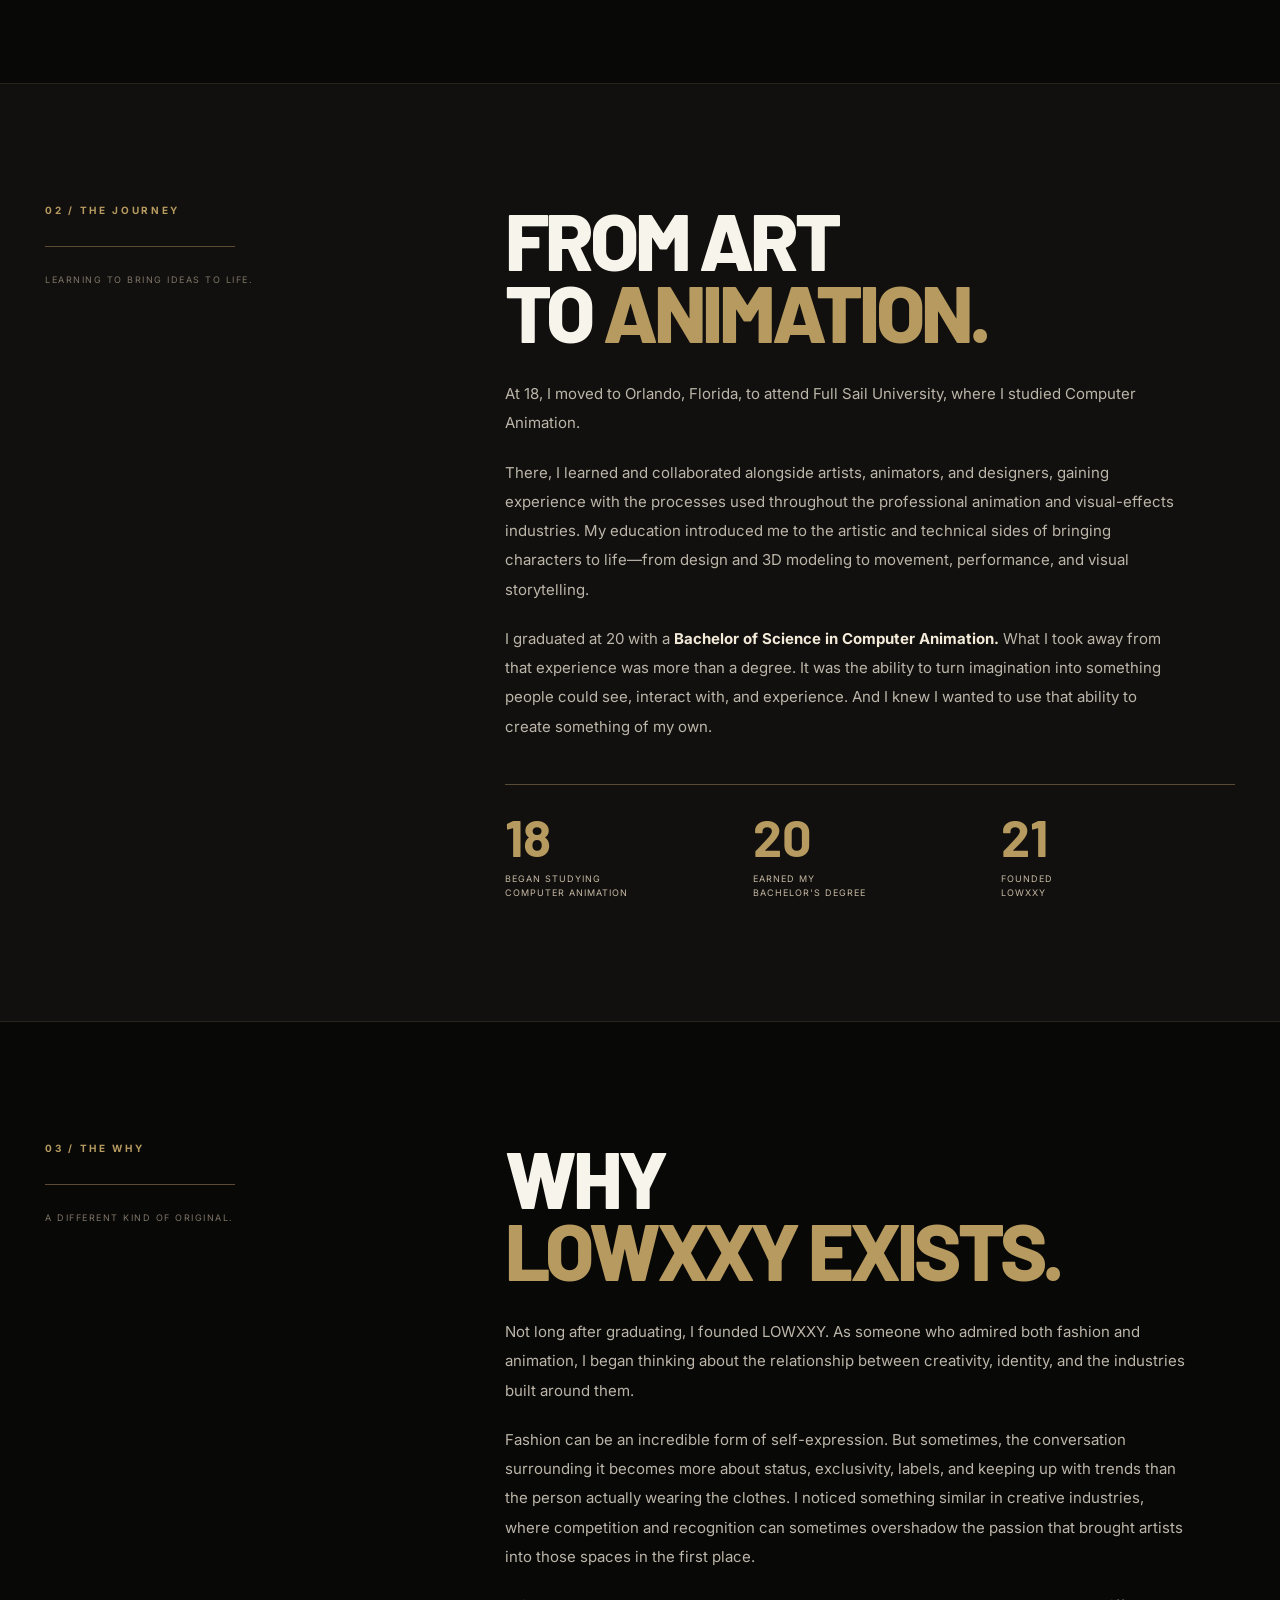
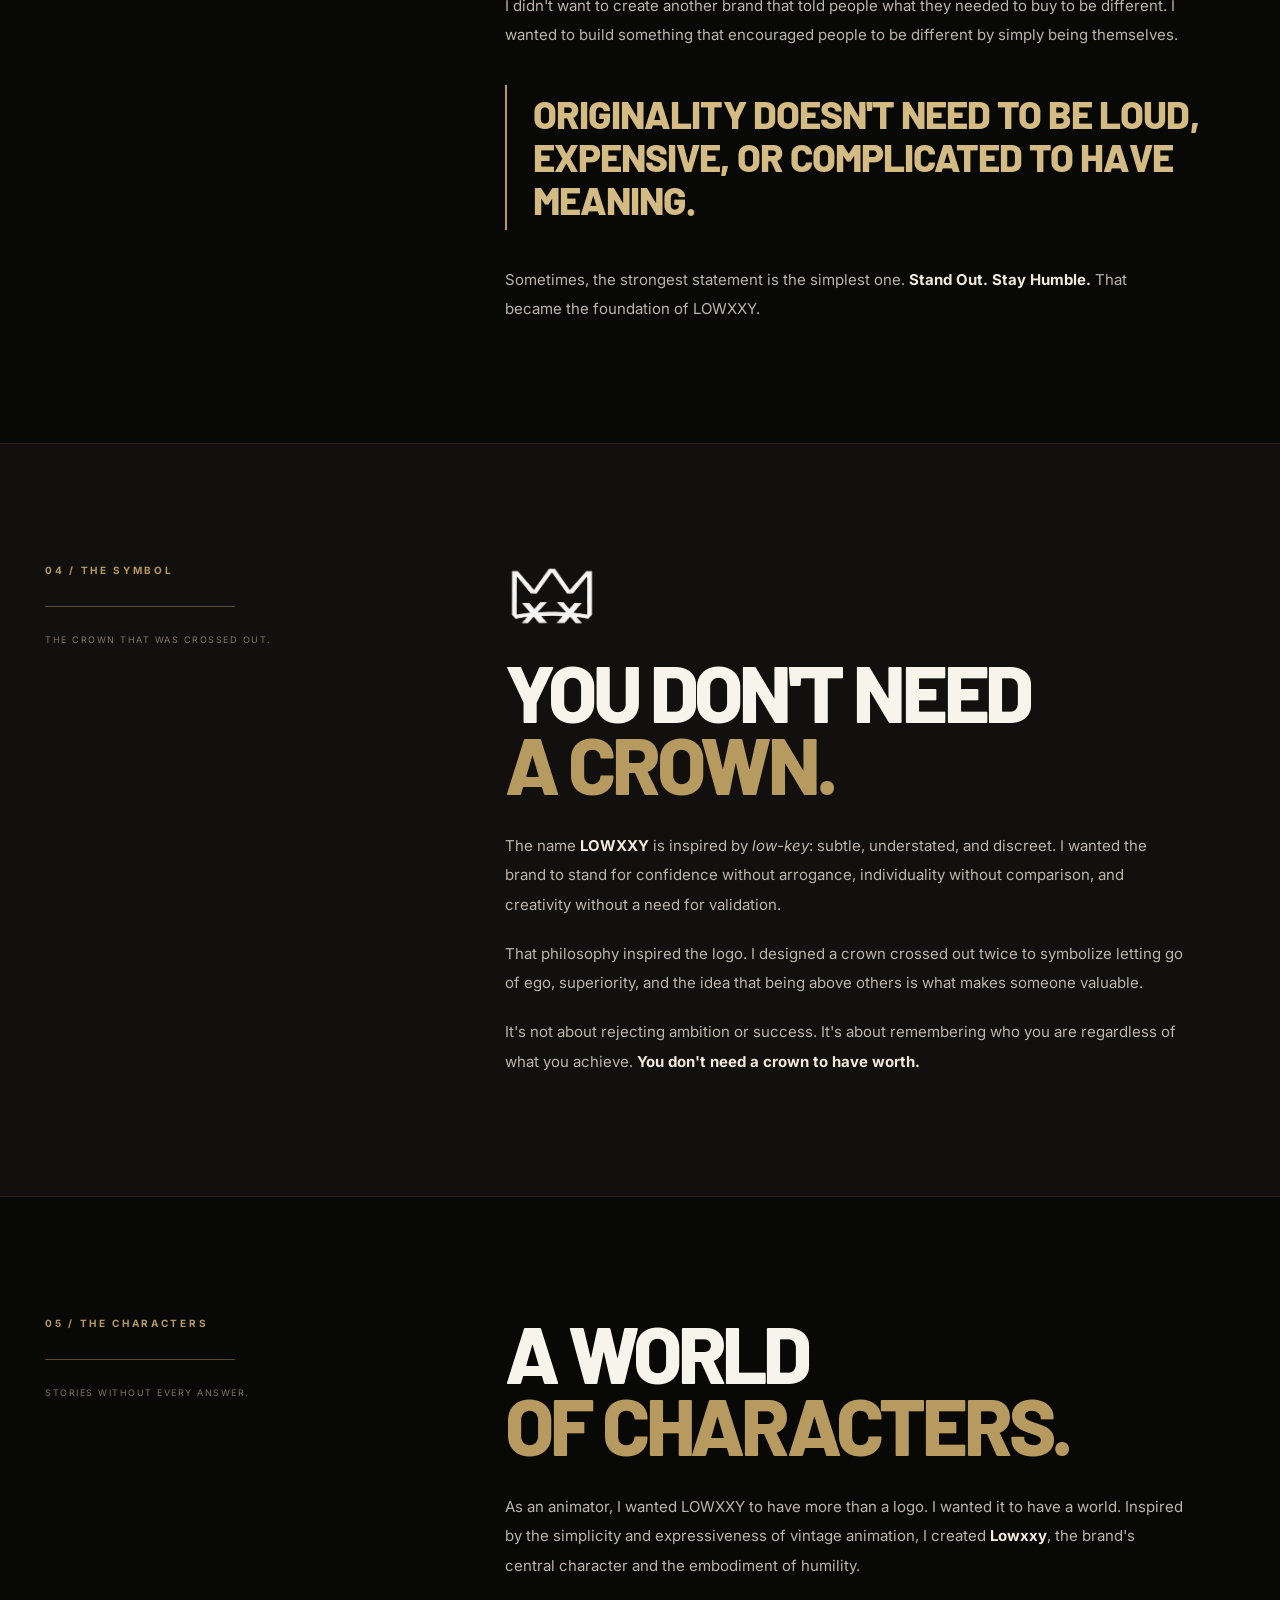
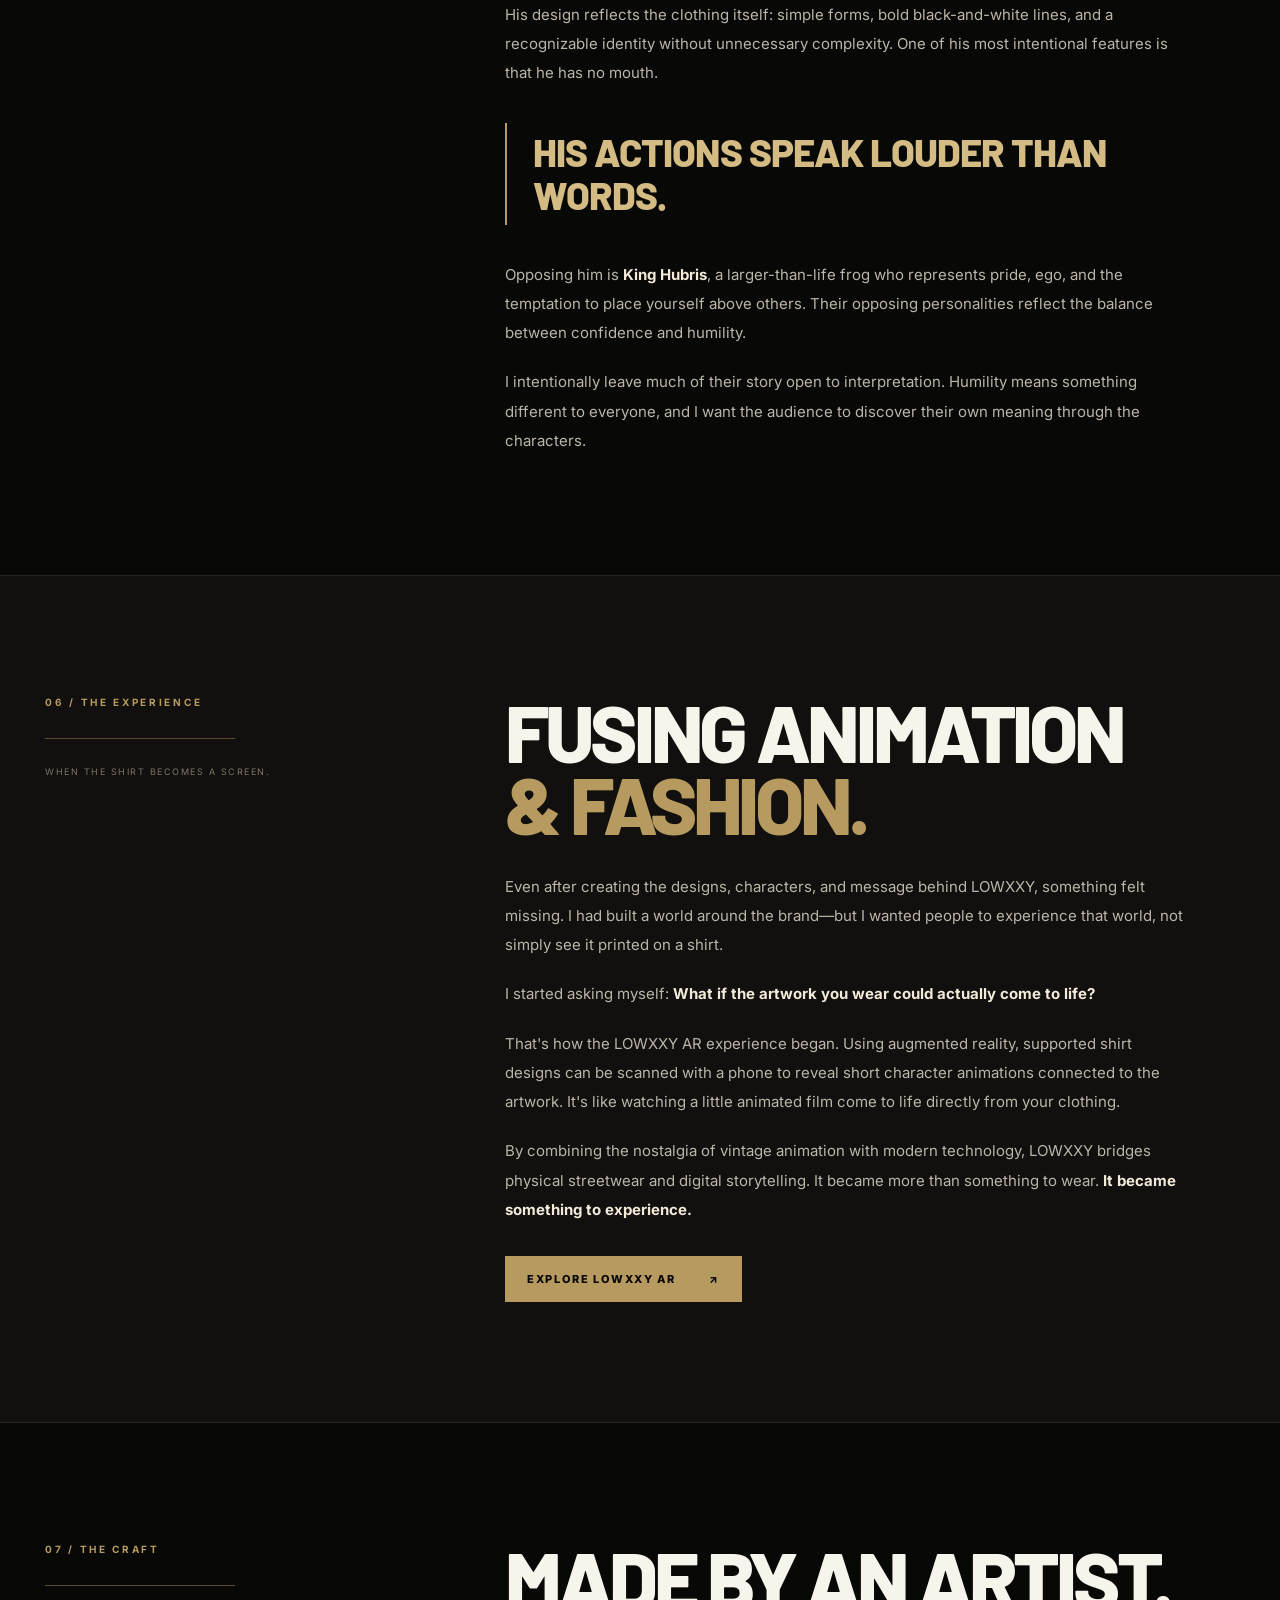
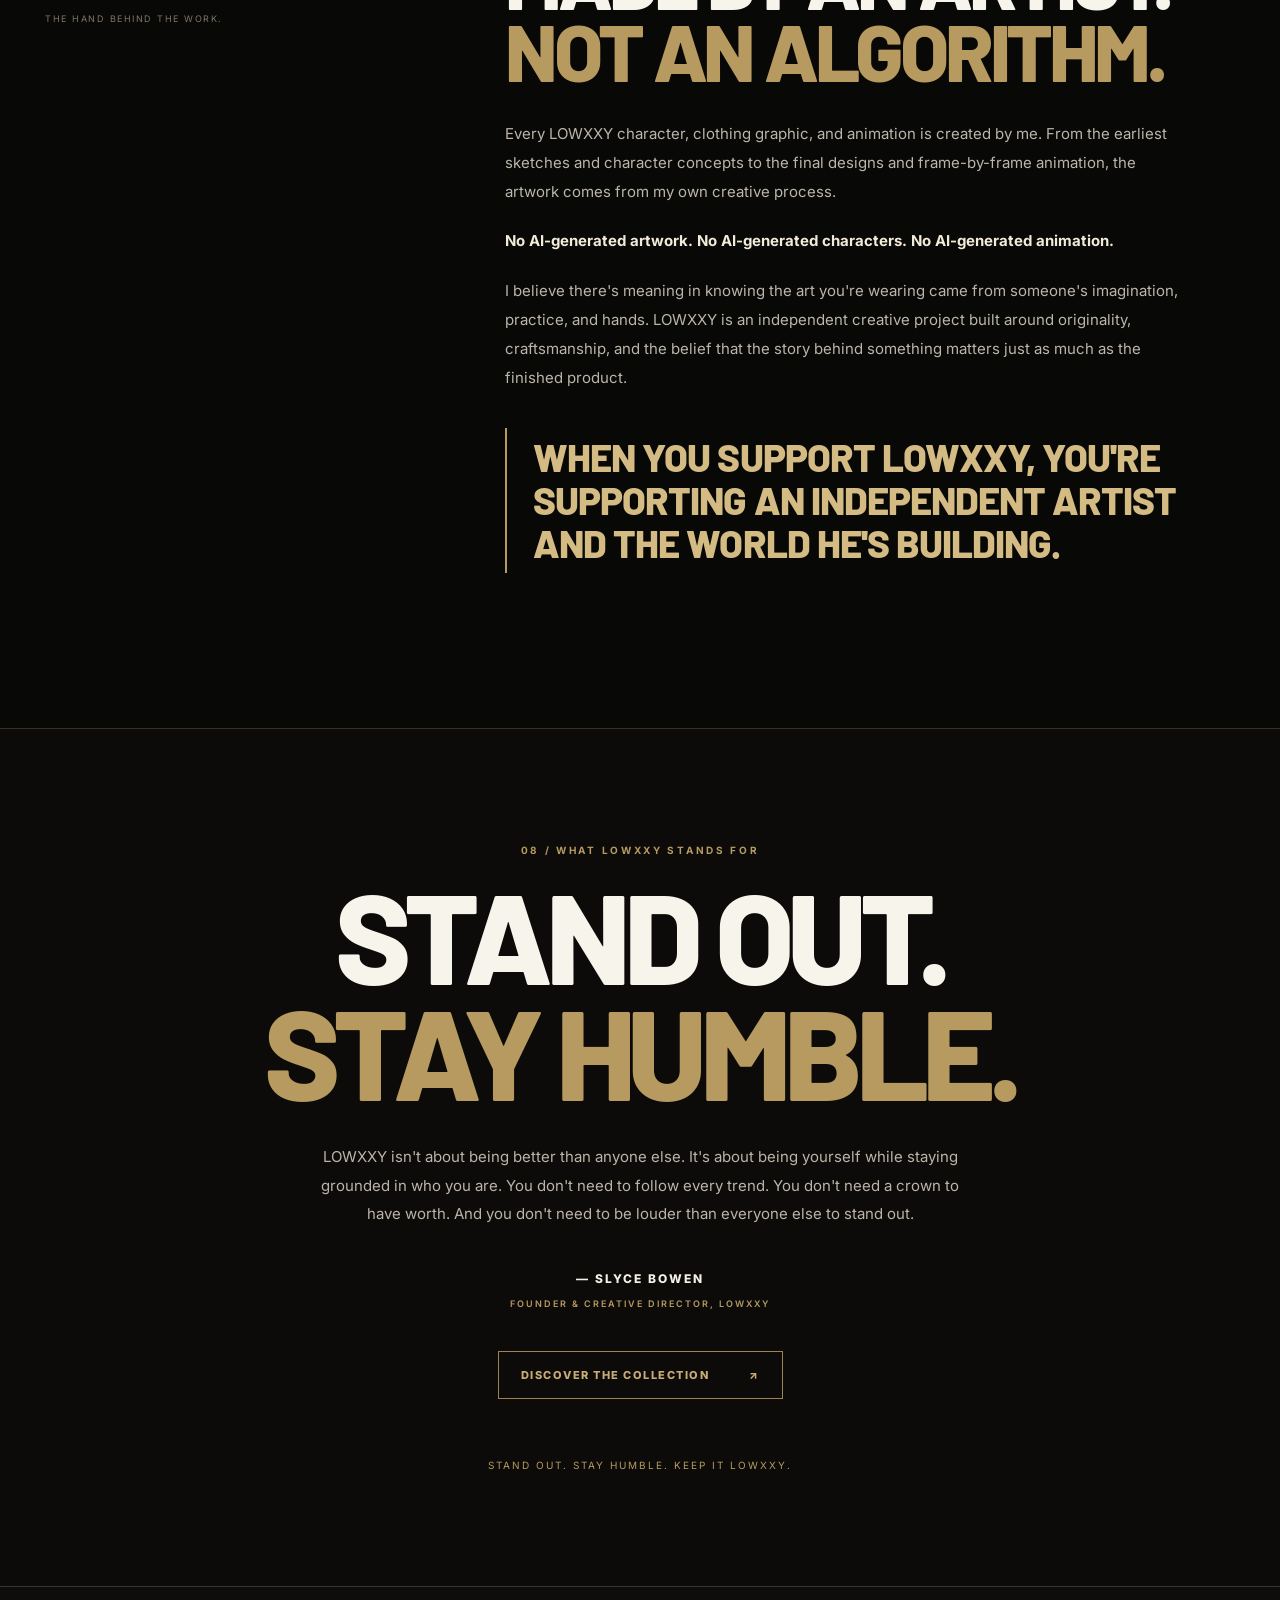
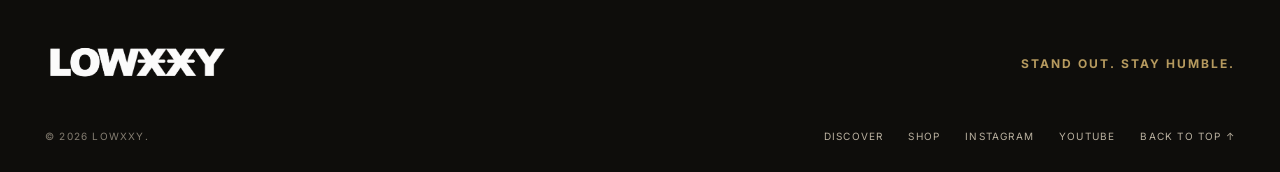
==== commit edeaf2fd: "Update about.html" ====
--- a/about.html
+++ b/about.html
@@ -20,4 +20,4 @@
 <section class="story-section wrapper"><div class="section-label"><p class="eyebrow">07 / THE CRAFT</p><div class="label-rule"></div><span>THE HAND BEHIND THE WORK.</span></div><div class="story-content"><h2>MADE BY AN ARTIST.<br><em>NOT AN ALGORITHM.</em></h2><p>Every LOWXXY character, clothing graphic, and animation is created by me. From the earliest sketches and character concepts to the final designs and frame-by-frame animation, the artwork comes from my own creative process.</p><p><strong>No AI-generated artwork. No AI-generated characters. No AI-generated animation.</strong></p><p>I believe there's meaning in knowing the art you're wearing came from someone's imagination, practice, and hands. LOWXXY is an independent creative project built around originality, craftsmanship, and the belief that the story behind something matters just as much as the finished product.</p><blockquote class="story-quote">WHEN YOU SUPPORT LOWXXY, YOU'RE SUPPORTING AN INDEPENDENT ARTIST AND THE WORLD HE'S BUILDING.</blockquote></div></section>
 <section class="about-closing"><div class="wrapper"><p class="eyebrow">08 / WHAT LOWXXY STANDS FOR</p><h2>STAND OUT.<br><em>STAY HUMBLE.</em></h2><p>LOWXXY isn't about being better than anyone else. It's about being yourself while staying grounded in who you are. You don't need to follow every trend. You don't need a crown to have worth. And you don't need to be louder than everyone else to stand out.</p><div class="signature">— SLYCE BOWEN <span>FOUNDER &amp; CREATIVE DIRECTOR, LOWXXY</span></div><a href="index.html#collection" class="outline-link">DISCOVER THE COLLECTION <span>↗</span></a><p class="closing-line">STAND OUT. STAY HUMBLE. KEEP IT LOWXXY.</p></div></section>
 </main><footer><div class="wrapper"><div class="footer-head"><img src="lowxxy-wordmark-white-tight.png" alt="LOWXXY"><span>STAND OUT. STAY HUMBLE.</span></div><div class="footer-bottom"><span>© <span id="year">2026</span> LOWXXY.</span><div><a href="index.html">DISCOVER</a><a href="https://lowxxy.myshopify.com/">SHOP</a><a href="https://www.instagram.com/lowxxy.brand">INSTAGRAM</a><a href="https://www.youtube.com/@Lowxxy">YOUTUBE</a><a href="#top">BACK TO TOP ↑</a></div></div></div></footer>
-<script src="about.js" defer></script></body></html>+<script src="about.js" defer></script></body></html>
--- a/about.css
+++ b/about.css
@@ -1,6 +1,6 @@
 /* LOWXXY / THE ARTIST - editorial continuation of Discover V6 */
 :root{--gold:#b69a5f;--white:#f6f2e9;--ink:#080807;--pale:#c3bcaf}
-.main-nav a[aria-current=page]{color:var(--gold)}.about-hero{min-height:calc(100svh - 84px);display:flex;flex-direction:column}.about-hero-top,.hero-foot{display:flex;justify-content:space-between;gap:24px;letter-spacing:2px;font-size:9px;font-weight:700;color:#9d947f}.about-hero-top{padding-top:27px}.about-hero-top i{display:inline-block;width:4px;height:4px;margin:0 8px;background:var(--gold);vertical-align:middle}.about-hero-grid{display:grid;grid-template-columns:1.06fr .94fr;align-items:center;gap:7%;padding:48px 0 48px;flex:1}.about-hero-copy h1{font-family:Barlow,Arial,sans-serif;font-size:clamp(79px,10vw,149px);font-weight:800;letter-spacing:-.06em;line-height:.79;margin:28px 0 27px}.about-hero-copy h1 em,.story-content h2 em,.about-closing h2 em{font-style:normal;color:var(--gold)}.about-role{font-size:10px;font-weight:800;letter-spacing:2.2px;color:#e5dac4}.about-role span{color:var(--gold);padding:0 5px}.about-hook{max-width:440px;font-size:16px;line-height:1.75;color:#beb7ad;margin:25px 0 30px}.name-note{font-size:9px;letter-spacing:1.7px;color:var(--gold);margin-top:34px}.name-note span{color:#756d61}.portrait-wrap{width:min(100%,450px);margin-left:auto}.portrait-film{padding:17px 12px;position:relative;overflow:hidden;border:1px solid #5d4f35;background:#181611;box-shadow:0 25px 65px #0009}.portrait-film:before,.portrait-film:after{content:'';position:absolute;z-index:2;top:0;bottom:0;width:7px;left:3px;background:repeating-linear-gradient(to bottom,#9e834e 0 8px,transparent 8px 21px)}.portrait-film:after{left:auto;right:3px}.portrait-film img{display:block;aspect-ratio:4/5;object-fit:cover;width:100%;filter:grayscale(.22) contrast(1.04)}.portrait-code{position:absolute;left:31px;bottom:36px;background:#0a0908c9;color:#f7f3e8;padding:9px 11px;font-size:9px;letter-spacing:1.4px;font-weight:700}.portrait-caption{text-align:right;font-size:9px;letter-spacing:1.7px;color:#847a69;margin:14px 0 0}.hero-foot{padding-bottom:25px}.chapter-divider{border-top:1px solid #2e2921;border-bottom:1px solid #2e2921;padding:21px 24px;display:flex;gap:24px;justify-content:center;align-items:center;background:#11100e;color:#b69a5f;font-size:10px;letter-spacing:2px;font-weight:800}.chapter-divider span:nth-child(2){font-size:16px}.story-section{display:grid;grid-template-columns:1fr 2fr;gap:8%;padding-top:120px;padding-bottom:120px}.story-alt{background:#11100e;border-top:1px solid #29251d;border-bottom:1px solid #29251d;display:block;padding:0}.story-inner{display:grid;grid-template-columns:1fr 2fr;gap:8%;padding-top:120px;padding-bottom:120px}.section-label .eyebrow{margin-bottom:30px}.label-rule{height:1px;width:100%;max-width:190px;background:#5b4c31;margin-bottom:20px}.section-label>span{color:#7f7567;letter-spacing:1.5px;font-size:9px;line-height:1.8}.story-content{max-width:760px}.story-content h2{font-family:Barlow,Arial,sans-serif;font-size:clamp(61px,6.2vw,93px);font-weight:800;line-height:.91;letter-spacing:-.052em;margin:0 0 31px}.story-content p{max-width:680px;font-size:15px;line-height:1.95;color:#bcb5a9;margin:0 0 20px}.story-content strong{color:#f3ead9;font-weight:700}.story-content p:last-child{margin-bottom:0}.story-quote{border-left:2px solid var(--gold);margin:35px 0;padding:8px 0 8px 26px;font-family:Barlow,sans-serif;font-size:clamp(24px,3vw,40px);font-weight:800;letter-spacing:-.025em;line-height:1.12;color:#d3bb83}.timeline{display:grid;grid-template-columns:repeat(3,1fr);gap:14px;border-top:1px solid #594c36;margin-top:43px;padding-top:25px}.timeline>div{display:flex;flex-direction:column;gap:10px}.timeline b{font-family:Barlow,sans-serif;font-size:52px;line-height:1;color:var(--gold)}.timeline span{font-size:9px;letter-spacing:1px;line-height:1.6;color:#c6b9a4}.story-symbol{width:94px;height:auto;display:block;margin:0 0 28px}.story-content .primary-link{margin-top:12px}.about-closing{text-align:center;background:#0c0b09;border-top:1px solid #383021;padding:115px 0 105px}.about-closing h2{font-family:Barlow,sans-serif;line-height:.91;font-weight:800;letter-spacing:-.055em;font-size:clamp(69px,10vw,140px);margin:20px 0 35px}.about-closing p:not(.eyebrow):not(.closing-line){max-width:670px;color:#bcb4a8;line-height:1.9;font-size:15px;margin:0 auto 27px}.signature{font-size:12px;letter-spacing:2px;font-weight:800;color:#f5f0e5;margin:42px 0 38px}.signature span{display:block;font-size:9px;color:var(--gold);margin-top:12px;font-weight:600}.closing-line{font-size:10px;letter-spacing:2px;color:var(--gold);margin-top:60px!important}.about-closing .outline-link{margin-top:4px}
+.main-nav a[aria-current=page]{color:var(--gold)}.about-hero{min-height:calc(100svh - 84px);display:flex;flex-direction:column}.about-hero-top,.hero-foot{display:flex;justify-content:space-between;gap:24px;letter-spacing:2px;font-size:9px;font-weight:700;color:#9d947f}.about-hero-top{padding-top:27px}.about-hero-top i{display:inline-block;width:4px;height:4px;margin:0 8px;background:var(--gold);vertical-align:middle}.about-hero-grid{display:grid;grid-template-columns:1.06fr .94fr;align-items:center;gap:7%;padding:48px 0 48px;flex:1}.about-hero-copy h1{font-family:Barlow,Arial,sans-serif;font-size:clamp(79px,10vw,149px);font-weight:800;letter-spacing:-.06em;line-height:.79;margin:28px 0 27px}.about-hero-copy h1 em,.story-content h2 em,.about-closing h2 em{font-style:normal;color:var(--gold)}.about-role{font-size:10px;font-weight:800;letter-spacing:2.2px;color:#e5dac4}.about-role span{color:var(--gold);padding:0 5px}.about-hook{max-width:440px;font-size:16px;line-height:1.75;color:#beb7ad;margin:25px 0 30px}.name-note{font-size:9px;letter-spacing:1.7px;color:var(--gold);margin-top:34px}.name-note span{color:#756d61}.portrait-wrap{width:min(100%,450px);margin-left:auto}.portrait-film{padding:17px 12px;position:relative;overflow:hidden;border:1px solid #5d4f35;background:#181611;box-shadow:0 25px 65px #0009;display:flex;align-items:center;justify-content:center}.portrait-film:before,.portrait-film:after{content:'';position:absolute;z-index:2;top:0;bottom:0;width:7px;left:3px;background:repeating-linear-gradient(to bottom,#9e834e 0 8px,transparent 8px 21px)}.portrait-film:after{left:auto;right:3px}.portrait-film img{display:block;width:100%;height:auto;max-height:min(76vh,780px);object-fit:contain;object-position:center center;filter:grayscale(.22) contrast(1.04)}.portrait-code{position:absolute;left:31px;bottom:36px;background:#0a0908c9;color:#f7f3e8;padding:9px 11px;font-size:9px;letter-spacing:1.4px;font-weight:700}.portrait-caption{text-align:right;font-size:9px;letter-spacing:1.7px;color:#847a69;margin:14px 0 0}.hero-foot{padding-bottom:25px}.chapter-divider{border-top:1px solid #2e2921;border-bottom:1px solid #2e2921;padding:21px 24px;display:flex;gap:24px;justify-content:center;align-items:center;background:#11100e;color:#b69a5f;font-size:10px;letter-spacing:2px;font-weight:800}.chapter-divider span:nth-child(2){font-size:16px}.story-section{display:grid;grid-template-columns:1fr 2fr;gap:8%;padding-top:120px;padding-bottom:120px}.story-alt{background:#11100e;border-top:1px solid #29251d;border-bottom:1px solid #29251d;display:block;padding:0}.story-inner{display:grid;grid-template-columns:1fr 2fr;gap:8%;padding-top:120px;padding-bottom:120px}.section-label .eyebrow{margin-bottom:30px}.label-rule{height:1px;width:100%;max-width:190px;background:#5b4c31;margin-bottom:20px}.section-label>span{color:#7f7567;letter-spacing:1.5px;font-size:9px;line-height:1.8}.story-content{max-width:760px}.story-content h2{font-family:Barlow,Arial,sans-serif;font-size:clamp(61px,6.2vw,93px);font-weight:800;line-height:.91;letter-spacing:-.052em;margin:0 0 31px}.story-content p{max-width:680px;font-size:15px;line-height:1.95;color:#bcb5a9;margin:0 0 20px}.story-content strong{color:#f3ead9;font-weight:700}.story-content p:last-child{margin-bottom:0}.story-quote{border-left:2px solid var(--gold);margin:35px 0;padding:8px 0 8px 26px;font-family:Barlow,sans-serif;font-size:clamp(24px,3vw,40px);font-weight:800;letter-spacing:-.025em;line-height:1.12;color:#d3bb83}.timeline{display:grid;grid-template-columns:repeat(3,1fr);gap:14px;border-top:1px solid #594c36;margin-top:43px;padding-top:25px}.timeline>div{display:flex;flex-direction:column;gap:10px}.timeline b{font-family:Barlow,sans-serif;font-size:52px;line-height:1;color:var(--gold)}.timeline span{font-size:9px;letter-spacing:1px;line-height:1.6;color:#c6b9a4}.story-symbol{width:94px;height:auto;display:block;margin:0 0 28px}.story-content .primary-link{margin-top:12px}.about-closing{text-align:center;background:#0c0b09;border-top:1px solid #383021;padding:115px 0 105px}.about-closing h2{font-family:Barlow,sans-serif;line-height:.91;font-weight:800;letter-spacing:-.055em;font-size:clamp(69px,10vw,140px);margin:20px 0 35px}.about-closing p:not(.eyebrow):not(.closing-line){max-width:670px;color:#bcb4a8;line-height:1.9;font-size:15px;margin:0 auto 27px}.signature{font-size:12px;letter-spacing:2px;font-weight:800;color:#f5f0e5;margin:42px 0 38px}.signature span{display:block;font-size:9px;color:var(--gold);margin-top:12px;font-weight:600}.closing-line{font-size:10px;letter-spacing:2px;color:var(--gold);margin-top:60px!important}.about-closing .outline-link{margin-top:4px}
 @media(max-width:900px){.about-hero-grid{gap:4%}.about-hero-copy h1{font-size:clamp(67px,9vw,110px)}.story-section,.story-inner{grid-template-columns:1fr 2.2fr;gap:6%}}
-@media(max-width:650px){.about-hero{min-height:auto}.about-hero-top span:last-child,.hero-foot span:last-child{display:none}.about-hero-grid{grid-template-columns:1fr;gap:42px;padding:60px 0 50px}.about-hero-copy h1{font-size:clamp(76px,18vw,116px);margin:22px 0}.about-hook{font-size:14px}.portrait-wrap{margin:0 auto;width:min(100%,420px)}.name-note{line-height:1.7}.hero-foot{padding-bottom:25px}.chapter-divider{gap:10px;font-size:8px;letter-spacing:1px}.story-section,.story-inner{grid-template-columns:1fr;gap:35px;padding-top:75px;padding-bottom:80px}.story-content h2{font-size:clamp(56px,12vw,83px)}.story-content p{font-size:14px;line-height:1.85}.label-rule{max-width:120px}.section-label .eyebrow{margin-bottom:15px}.section-label>span{font-size:8px}.story-quote{padding-left:19px}.timeline b{font-size:40px}.timeline span{font-size:8px}.story-symbol{width:80px}.about-closing{padding:80px 0}.about-closing h2{font-size:clamp(62px,13vw,105px)}}
+@media(max-width:650px){.about-hero{min-height:auto}.about-hero-top span:last-child,.hero-foot span:last-child{display:none}.about-hero-grid{grid-template-columns:1fr;gap:42px;padding:60px 0 50px}.about-hero-copy h1{font-size:clamp(76px,18vw,116px);margin:22px 0}.about-hook{font-size:14px}.portrait-wrap{margin:0 auto;width:min(100%,320px)}.portrait-film{padding:14px 10px}.portrait-film img{max-height:56vh}.name-note{line-height:1.7}.hero-foot{padding-bottom:25px}.chapter-divider{gap:10px;font-size:8px;letter-spacing:1px}.story-section,.story-inner{grid-template-columns:1fr;gap:35px;padding-top:75px;padding-bottom:80px}.story-content h2{font-size:clamp(56px,12vw,83px)}.story-content p{font-size:14px;line-height:1.85}.label-rule{max-width:120px}.section-label .eyebrow{margin-bottom:15px}.section-label>span{font-size:8px}.story-quote{padding-left:19px}.timeline b{font-size:40px}.timeline span{font-size:8px}.story-symbol{width:80px}.about-closing{padding:80px 0}.about-closing h2{font-size:clamp(62px,13vw,105px)}}
 @media(prefers-reduced-motion:reduce){*{scroll-behavior:auto}}
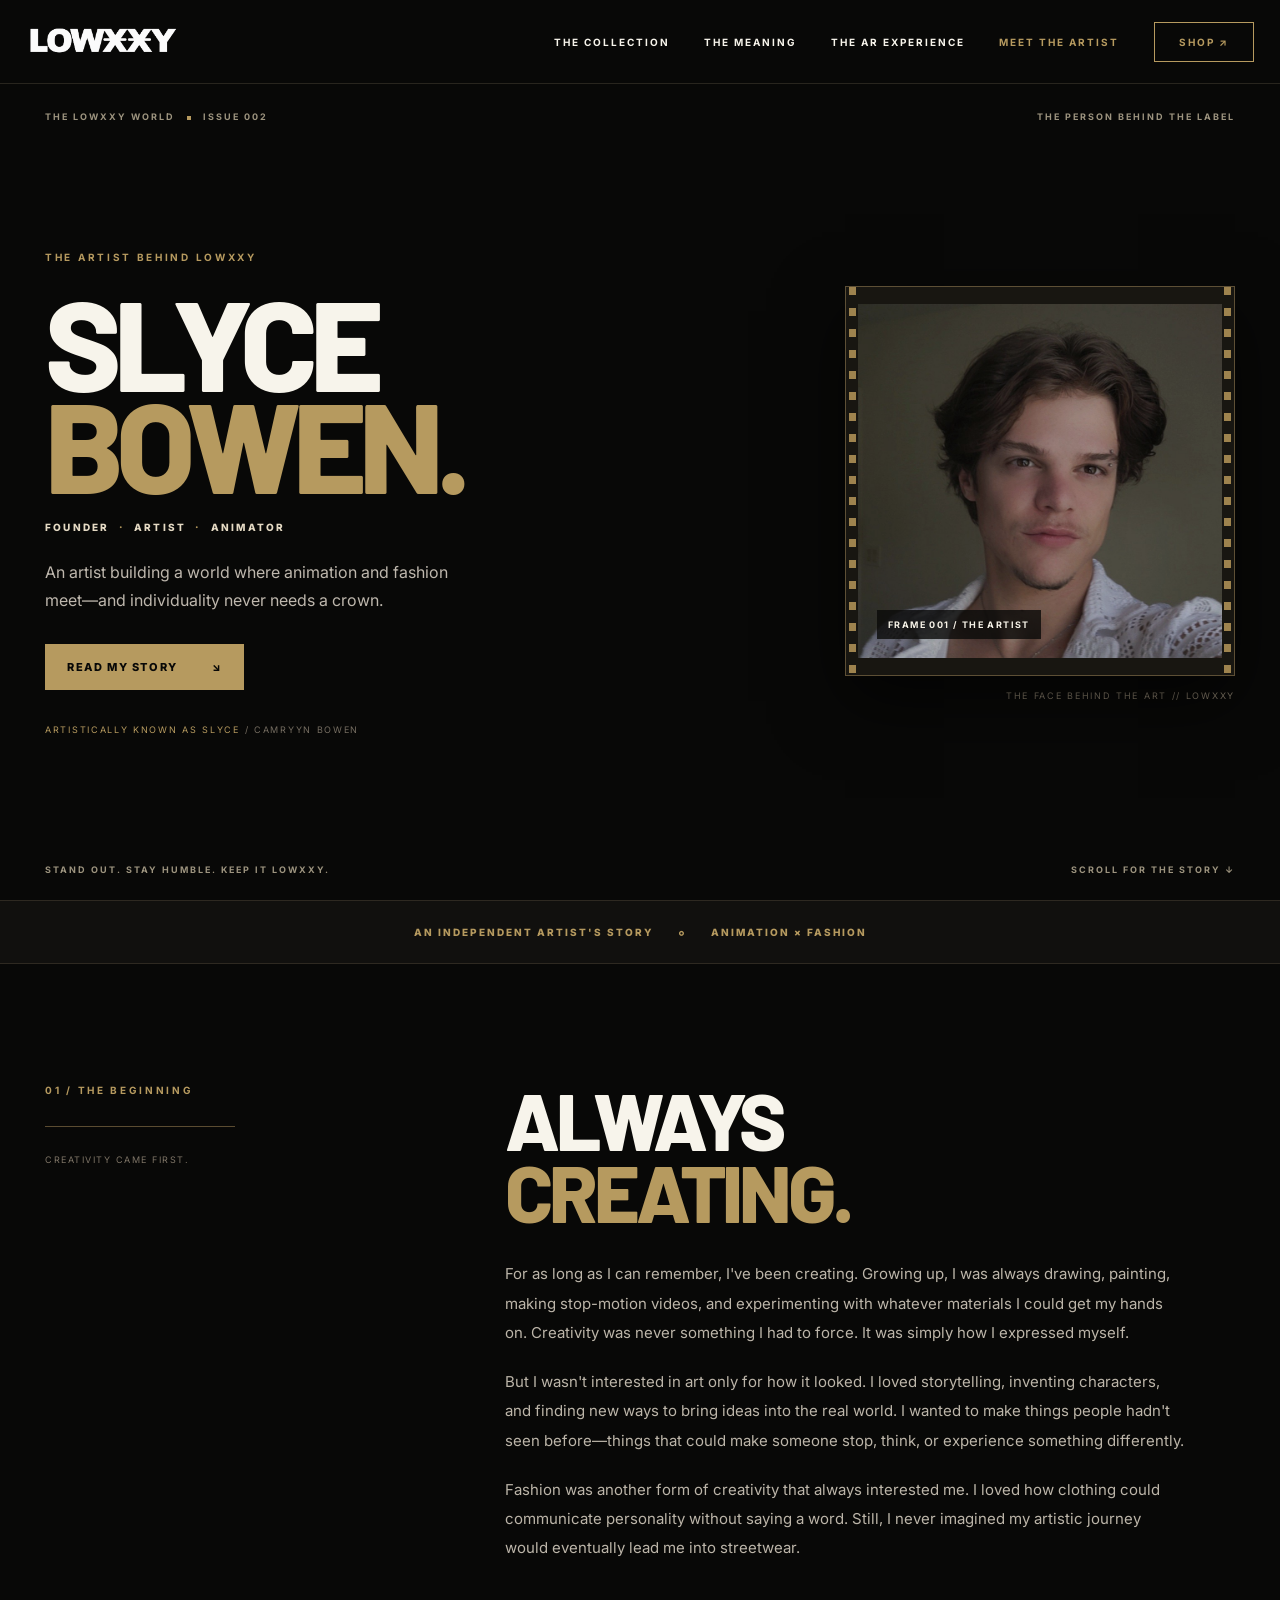
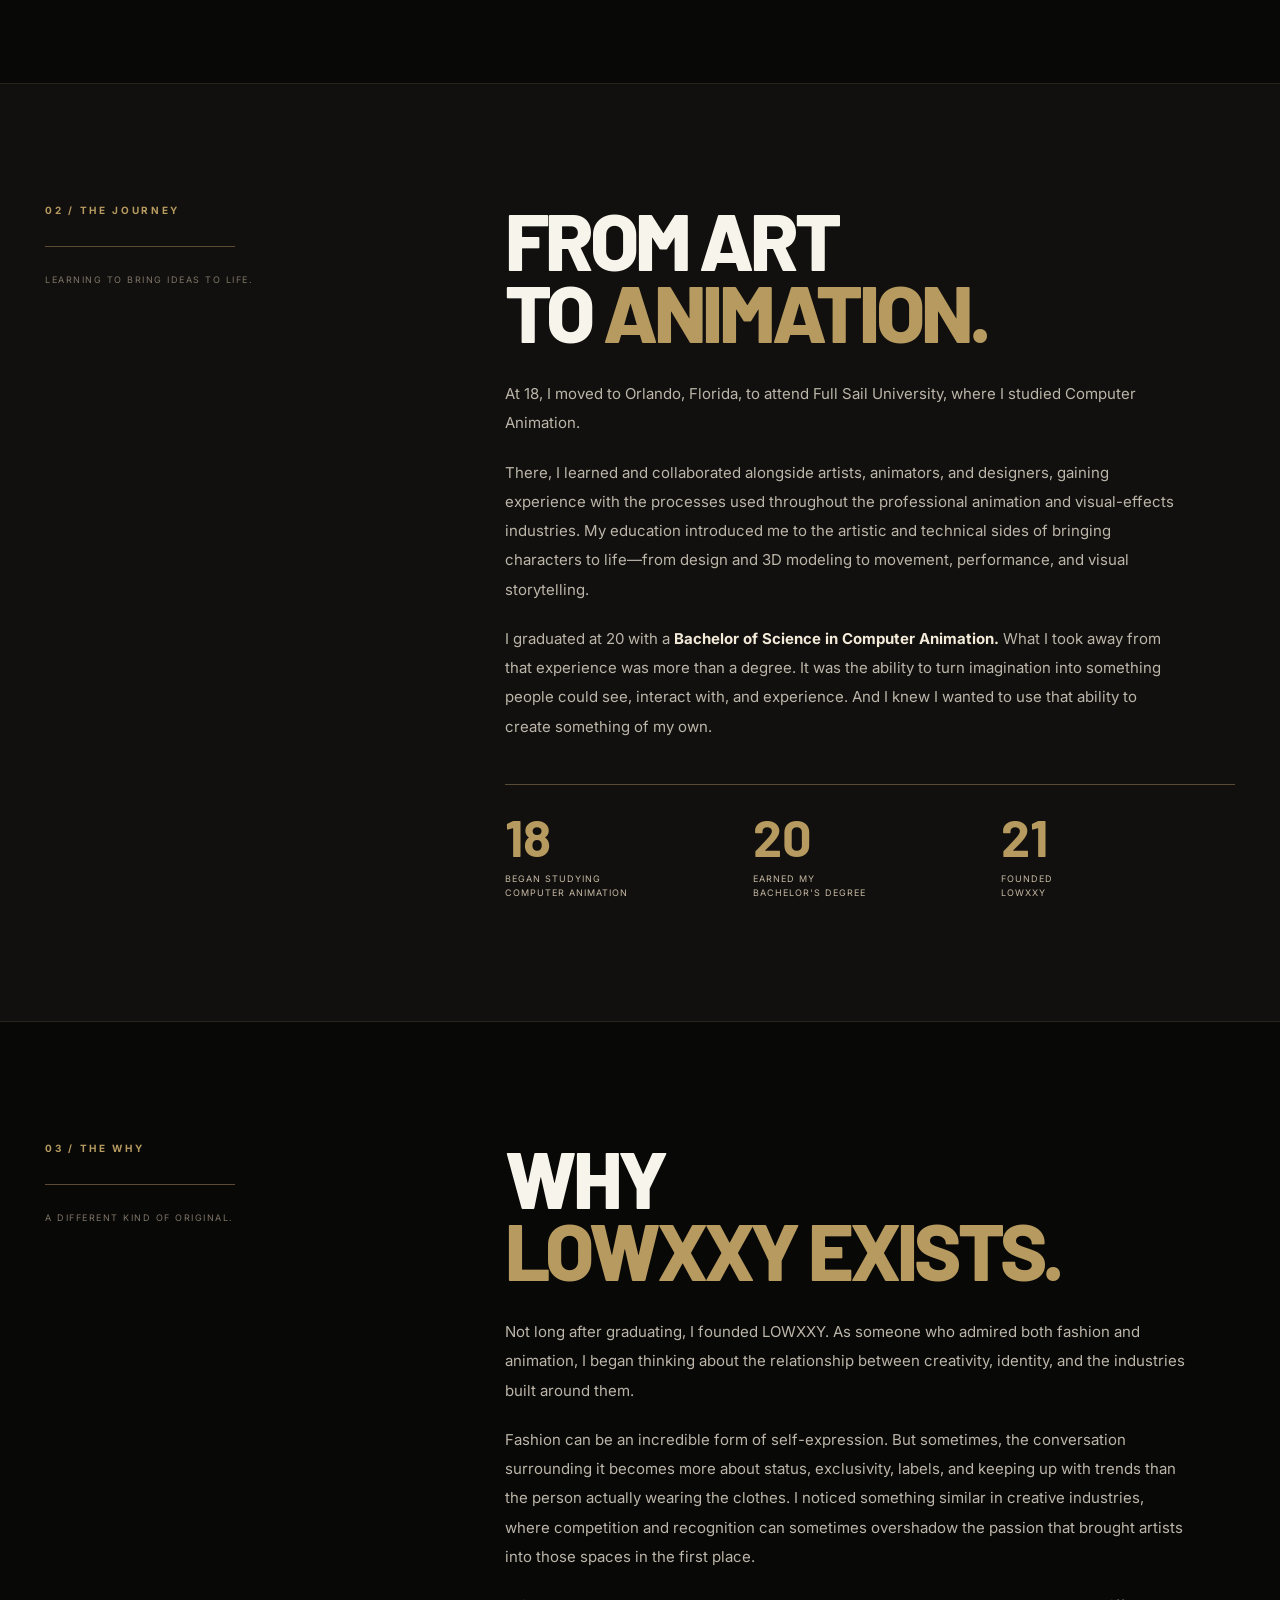
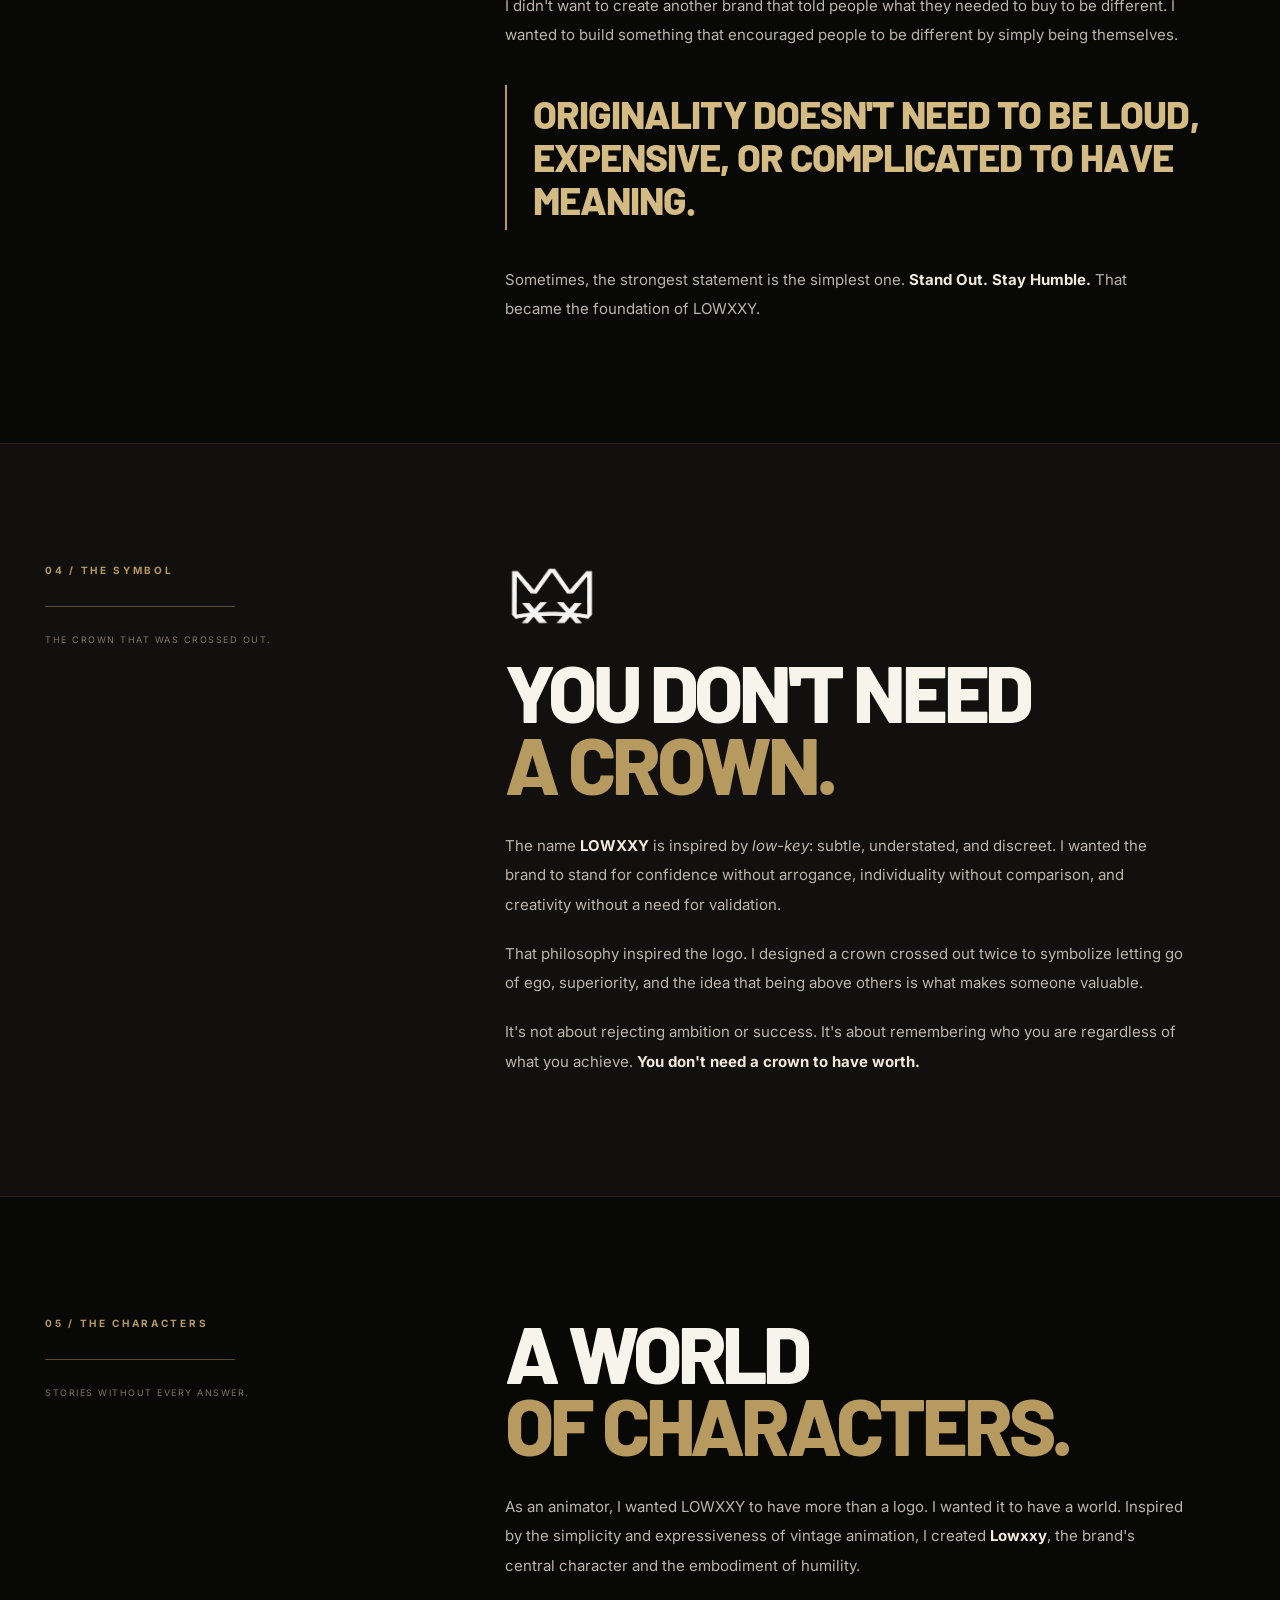
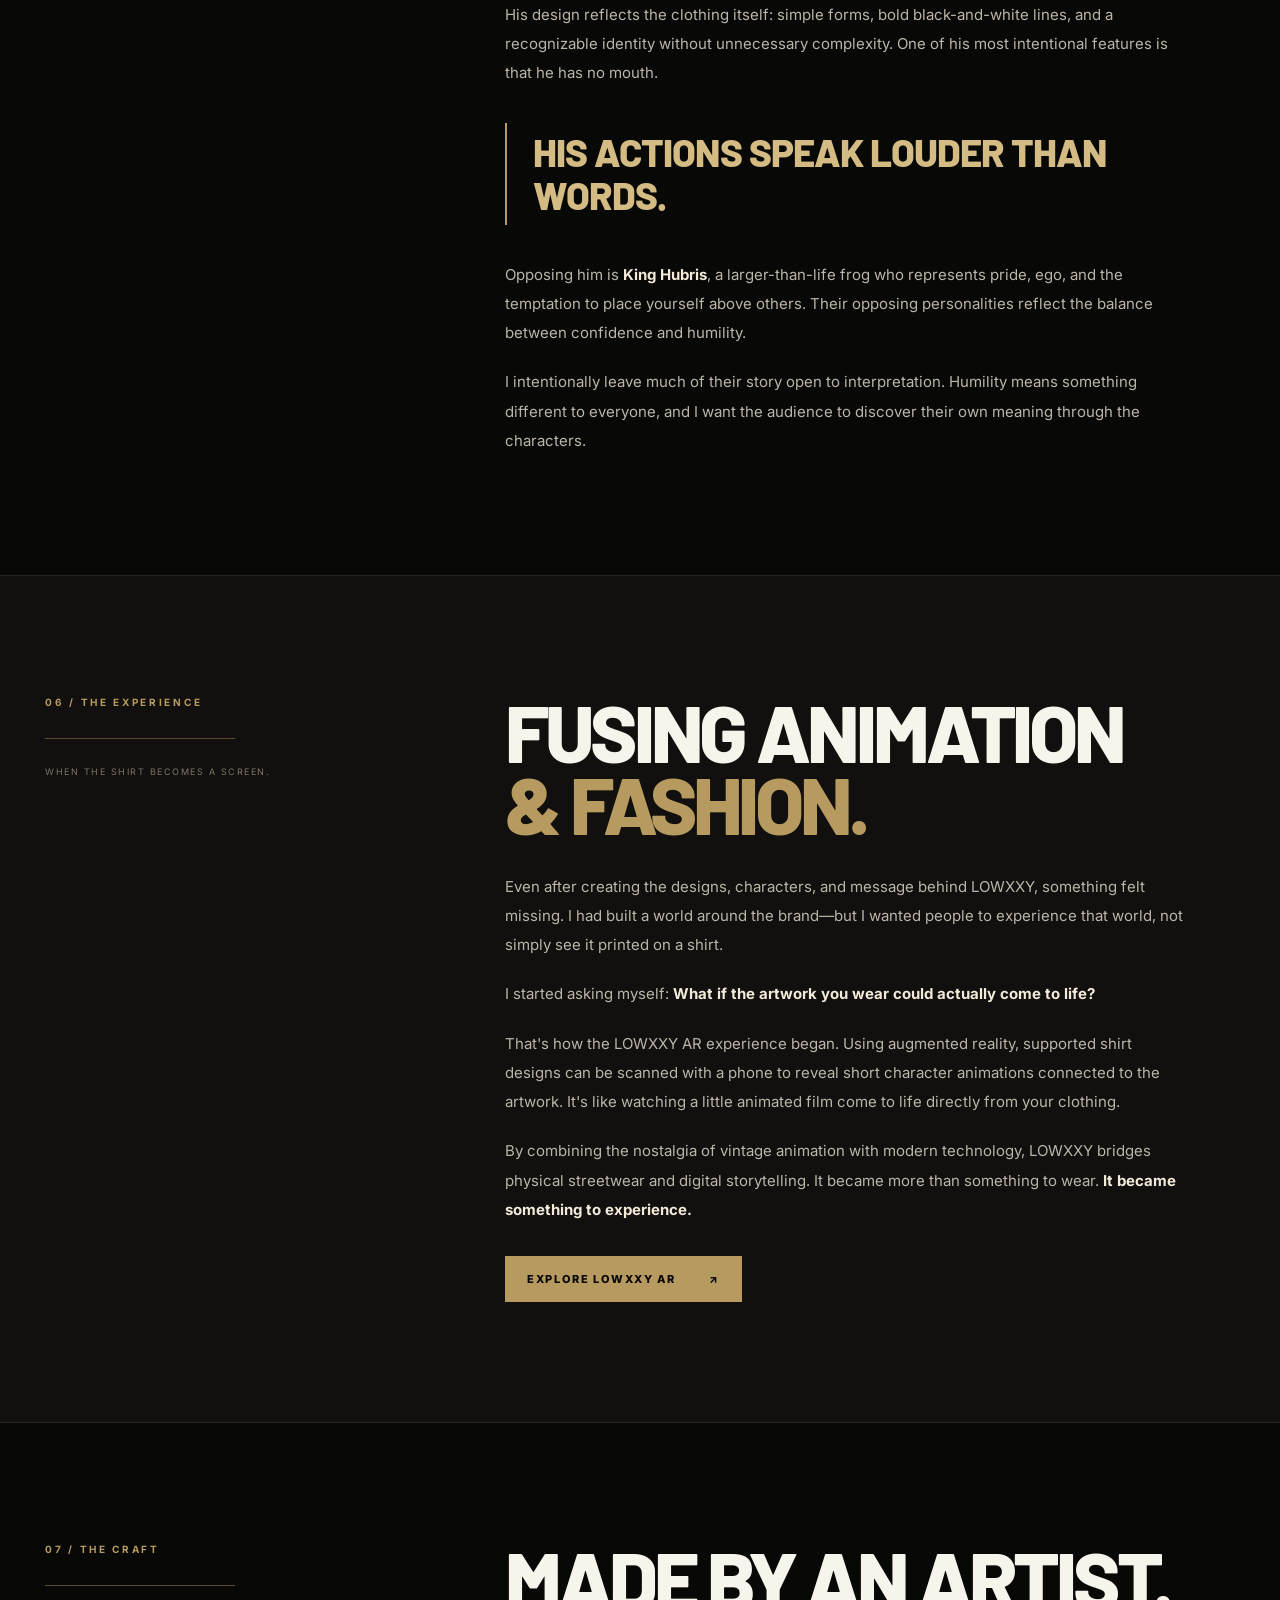
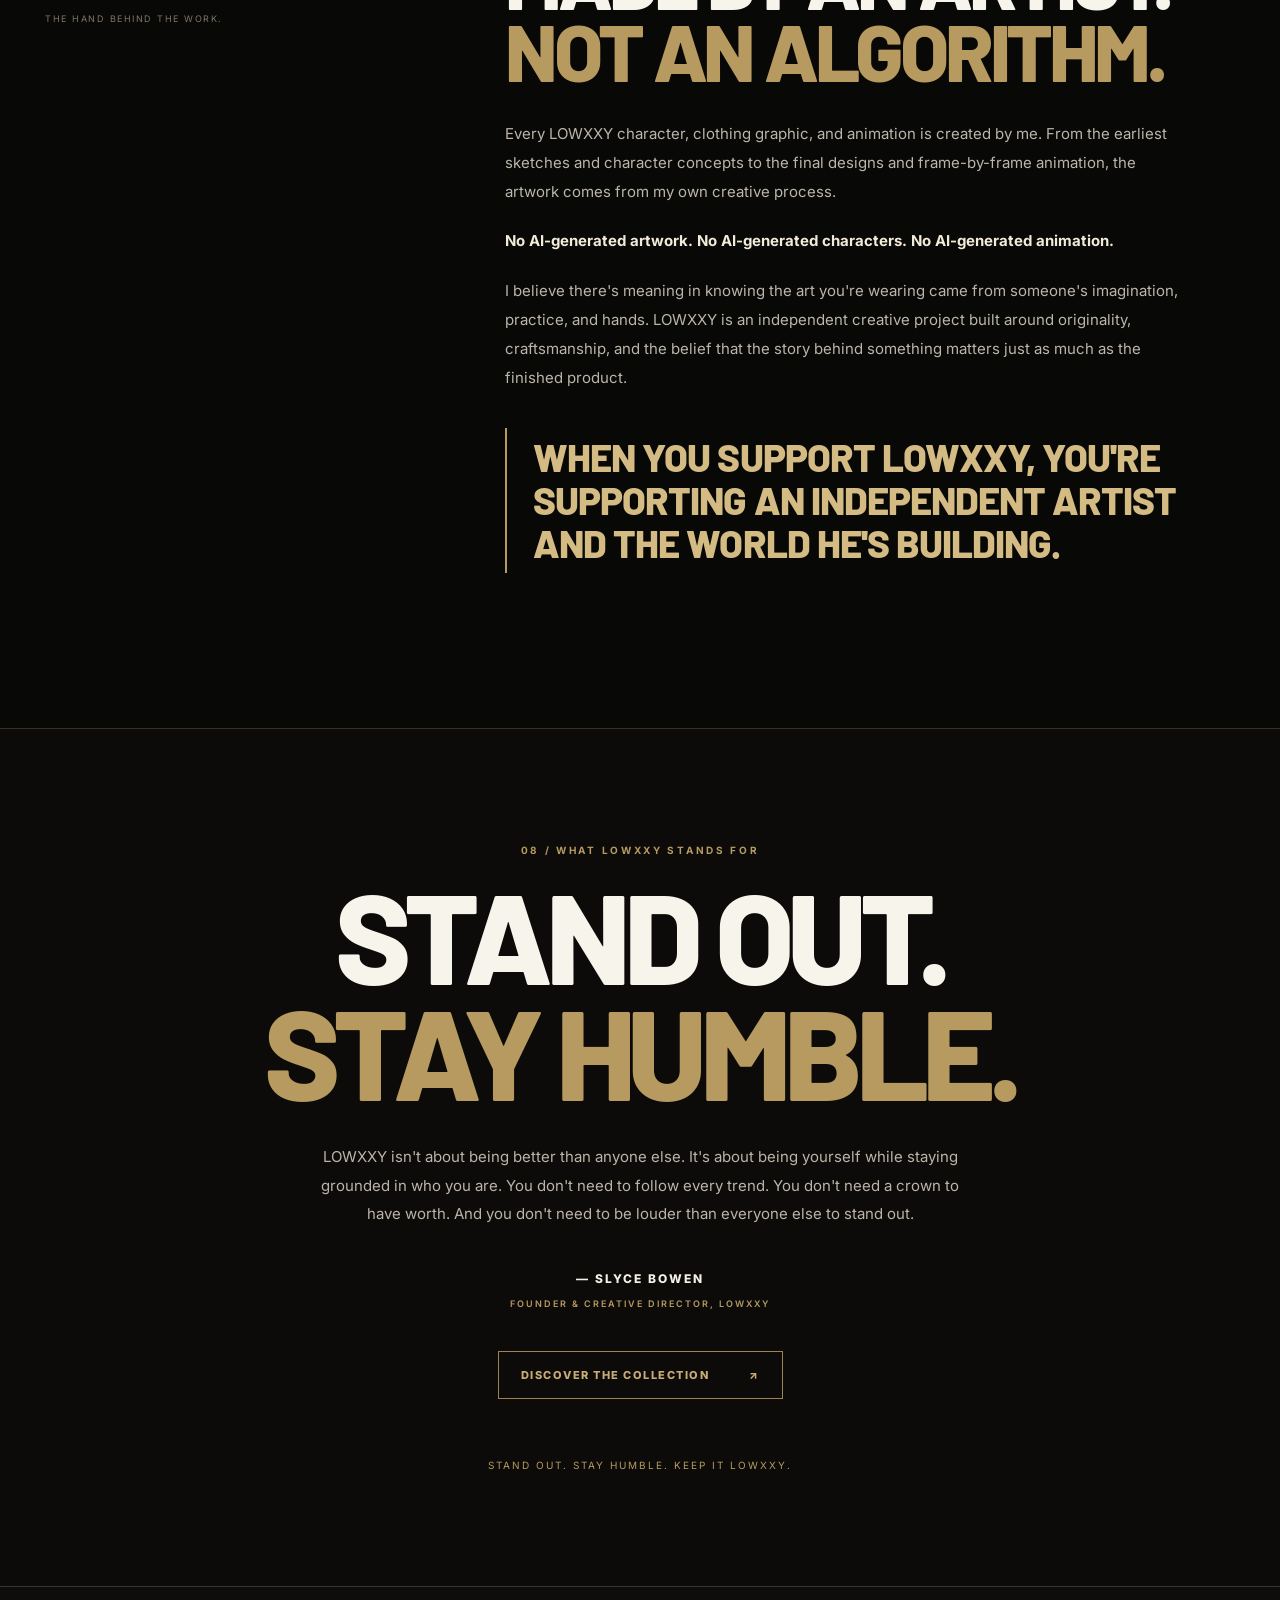
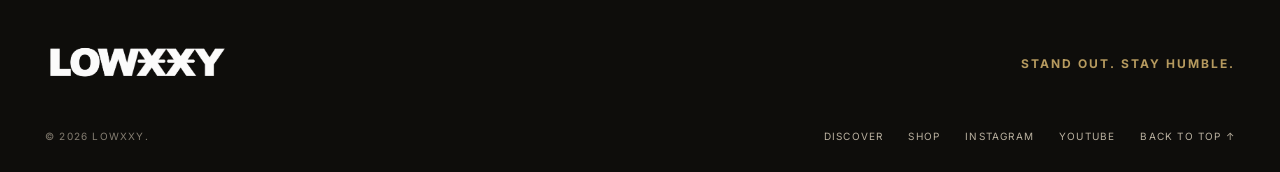
==== commit 20aced80: "Update about.html" ====
--- a/about.html
+++ b/about.html
@@ -4,7 +4,7 @@
 <meta name="description" content="Meet Slyce Bowen, the artist and animator behind LOWXXY: hand-drawn streetwear, original characters, and fashion brought to life through animation.">
 <title>About Slyce Bowen — The Artist Behind LOWXXY</title><link rel="canonical" href="https://lowxxy.github.io/lowxxy-discover/about.html"><link rel="icon" href="favicon-96.png">
 <link rel="preconnect" href="https://fonts.googleapis.com"><link rel="preconnect" href="https://fonts.gstatic.com" crossorigin><link href="https://fonts.googleapis.com/css2?family=Barlow:wght@400;500;600;700;800;900&family=Inter:wght@400;500;600;700&display=swap" rel="stylesheet">
-<link rel="stylesheet" href="styles.css"><link rel="stylesheet" href="about.css"></head>
+<link rel="stylesheet" href="styles.css"><link rel="stylesheet" href="about.css?v=5"></head>
 <body id="top"><header class="site-header"><div class="header-inner"><a class="brand" href="index.html" aria-label="LOWXXY Discover home"><img src="lowxxy-wordmark-white-tight.png" alt="LOWXXY"></a>
 <nav class="main-nav" aria-label="Main menu"><a href="index.html#collection">THE COLLECTION</a><a href="index.html#vision">THE MEANING</a><a href="index.html#experience">THE AR EXPERIENCE</a><a href="about.html" aria-current="page">MEET THE ARTIST</a></nav><a class="header-shop" href="https://lowxxy.myshopify.com/collections/made-to-stand-out">SHOP ↗</a>
 <button class="menu-toggle" aria-label="Open menu" aria-expanded="false">☰</button></div><nav id="mobile-nav" class="mobile-nav" hidden><a href="index.html#collection">THE COLLECTION</a><a href="index.html#vision">THE MEANING</a><a href="index.html#experience">THE AR EXPERIENCE</a><a href="about.html">MEET THE ARTIST</a><a href="https://lowxxy.myshopify.com/collections/made-to-stand-out">SHOP ↗</a></nav></header>
--- a/about.css
+++ b/about.css
@@ -4,3 +4,23 @@
 @media(max-width:900px){.about-hero-grid{gap:4%}.about-hero-copy h1{font-size:clamp(67px,9vw,110px)}.story-section,.story-inner{grid-template-columns:1fr 2.2fr;gap:6%}}
 @media(max-width:650px){.about-hero{min-height:auto}.about-hero-top span:last-child,.hero-foot span:last-child{display:none}.about-hero-grid{grid-template-columns:1fr;gap:42px;padding:60px 0 50px}.about-hero-copy h1{font-size:clamp(76px,18vw,116px);margin:22px 0}.about-hook{font-size:14px}.portrait-wrap{margin:0 auto;width:min(100%,320px)}.portrait-film{padding:14px 10px}.portrait-film img{max-height:56vh}.name-note{line-height:1.7}.hero-foot{padding-bottom:25px}.chapter-divider{gap:10px;font-size:8px;letter-spacing:1px}.story-section,.story-inner{grid-template-columns:1fr;gap:35px;padding-top:75px;padding-bottom:80px}.story-content h2{font-size:clamp(56px,12vw,83px)}.story-content p{font-size:14px;line-height:1.85}.label-rule{max-width:120px}.section-label .eyebrow{margin-bottom:15px}.section-label>span{font-size:8px}.story-quote{padding-left:19px}.timeline b{font-size:40px}.timeline span{font-size:8px}.story-symbol{width:80px}.about-closing{padding:80px 0}.about-closing h2{font-size:clamp(62px,13vw,105px)}}
 @media(prefers-reduced-motion:reduce){*{scroll-behavior:auto}}
+
+
+/* V3: Desktop portrait framing. Mobile stays exactly as in the previous working version. */
+@media (min-width: 651px) {
+  .portrait-wrap { width: min(100%, 390px); }
+  .portrait-film {
+    aspect-ratio: 1 / 1;
+    display: block;
+  }
+  .portrait-film img {
+    position: absolute;
+    top: 17px;
+    left: 12px;
+    width: calc(100% - 24px);
+    height: calc(100% - 34px);
+    max-height: none;
+    object-fit: cover;
+    object-position: center top;
+  }
+}
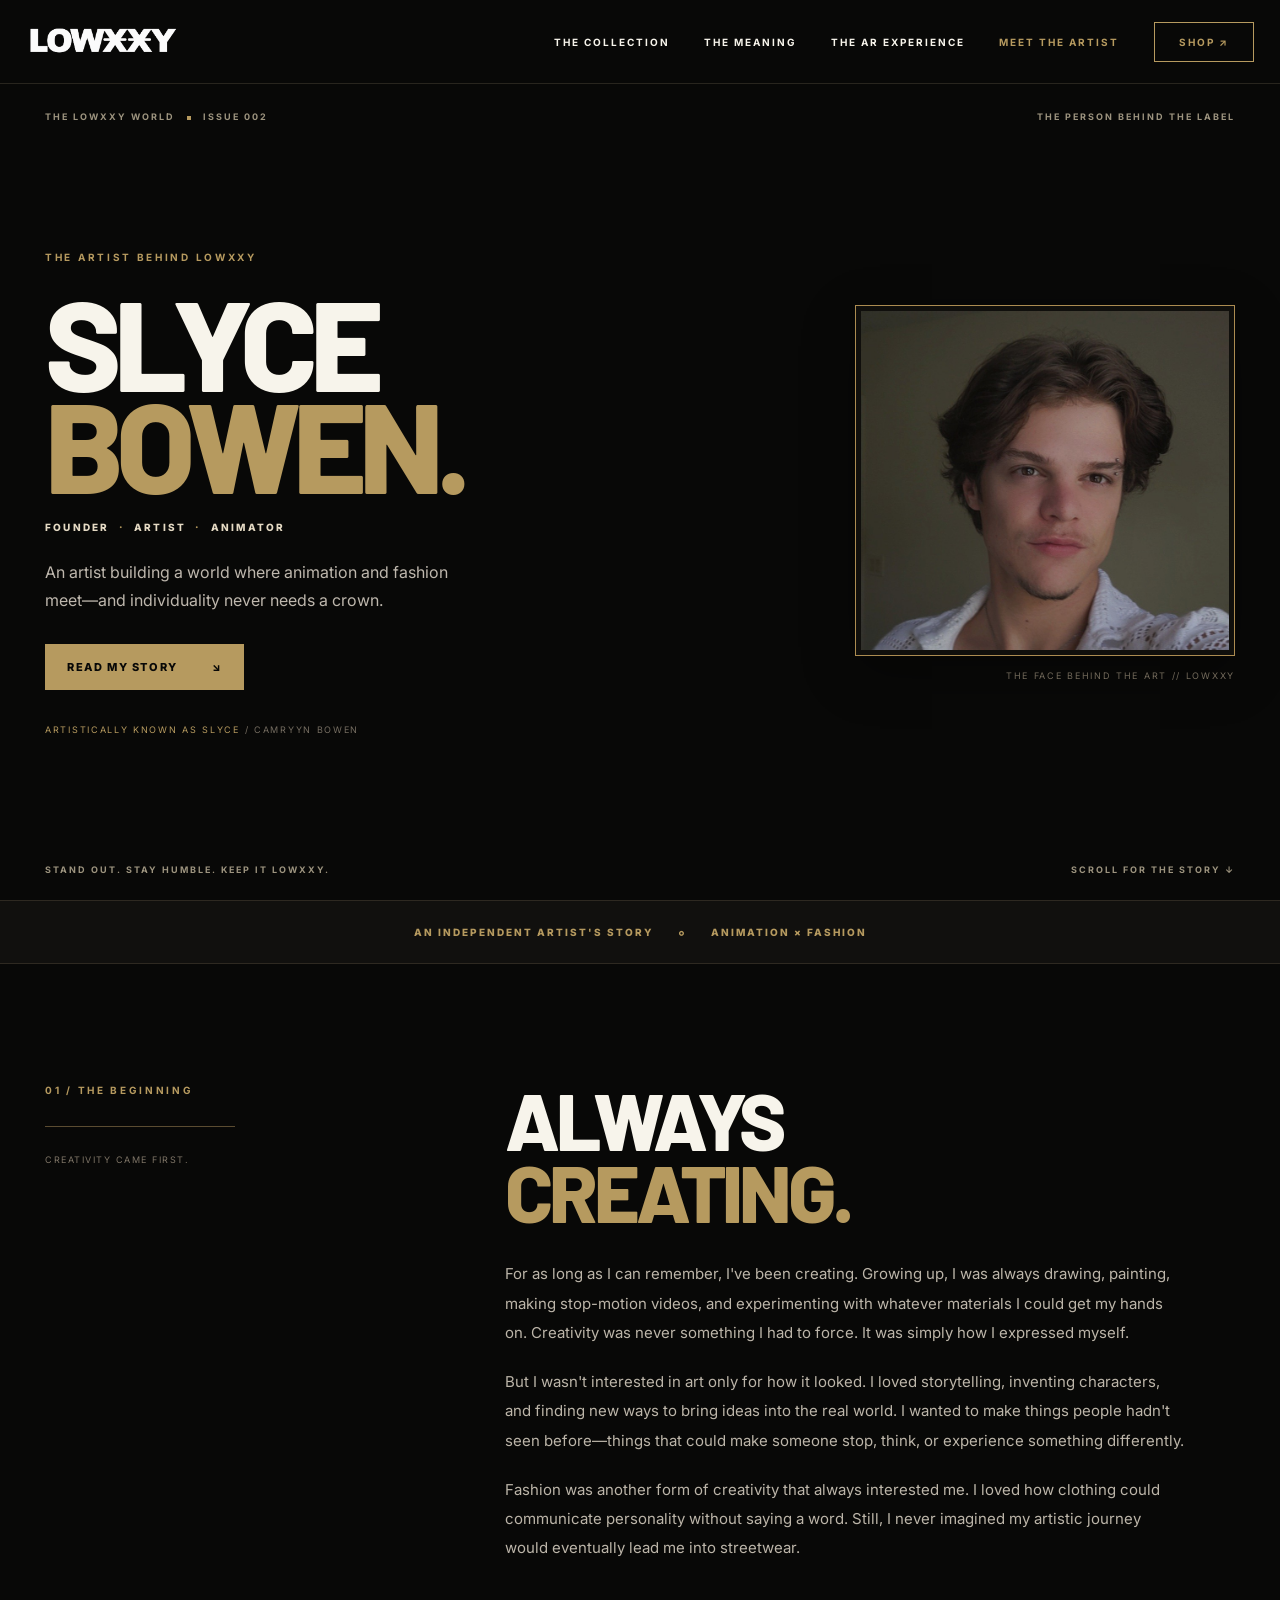
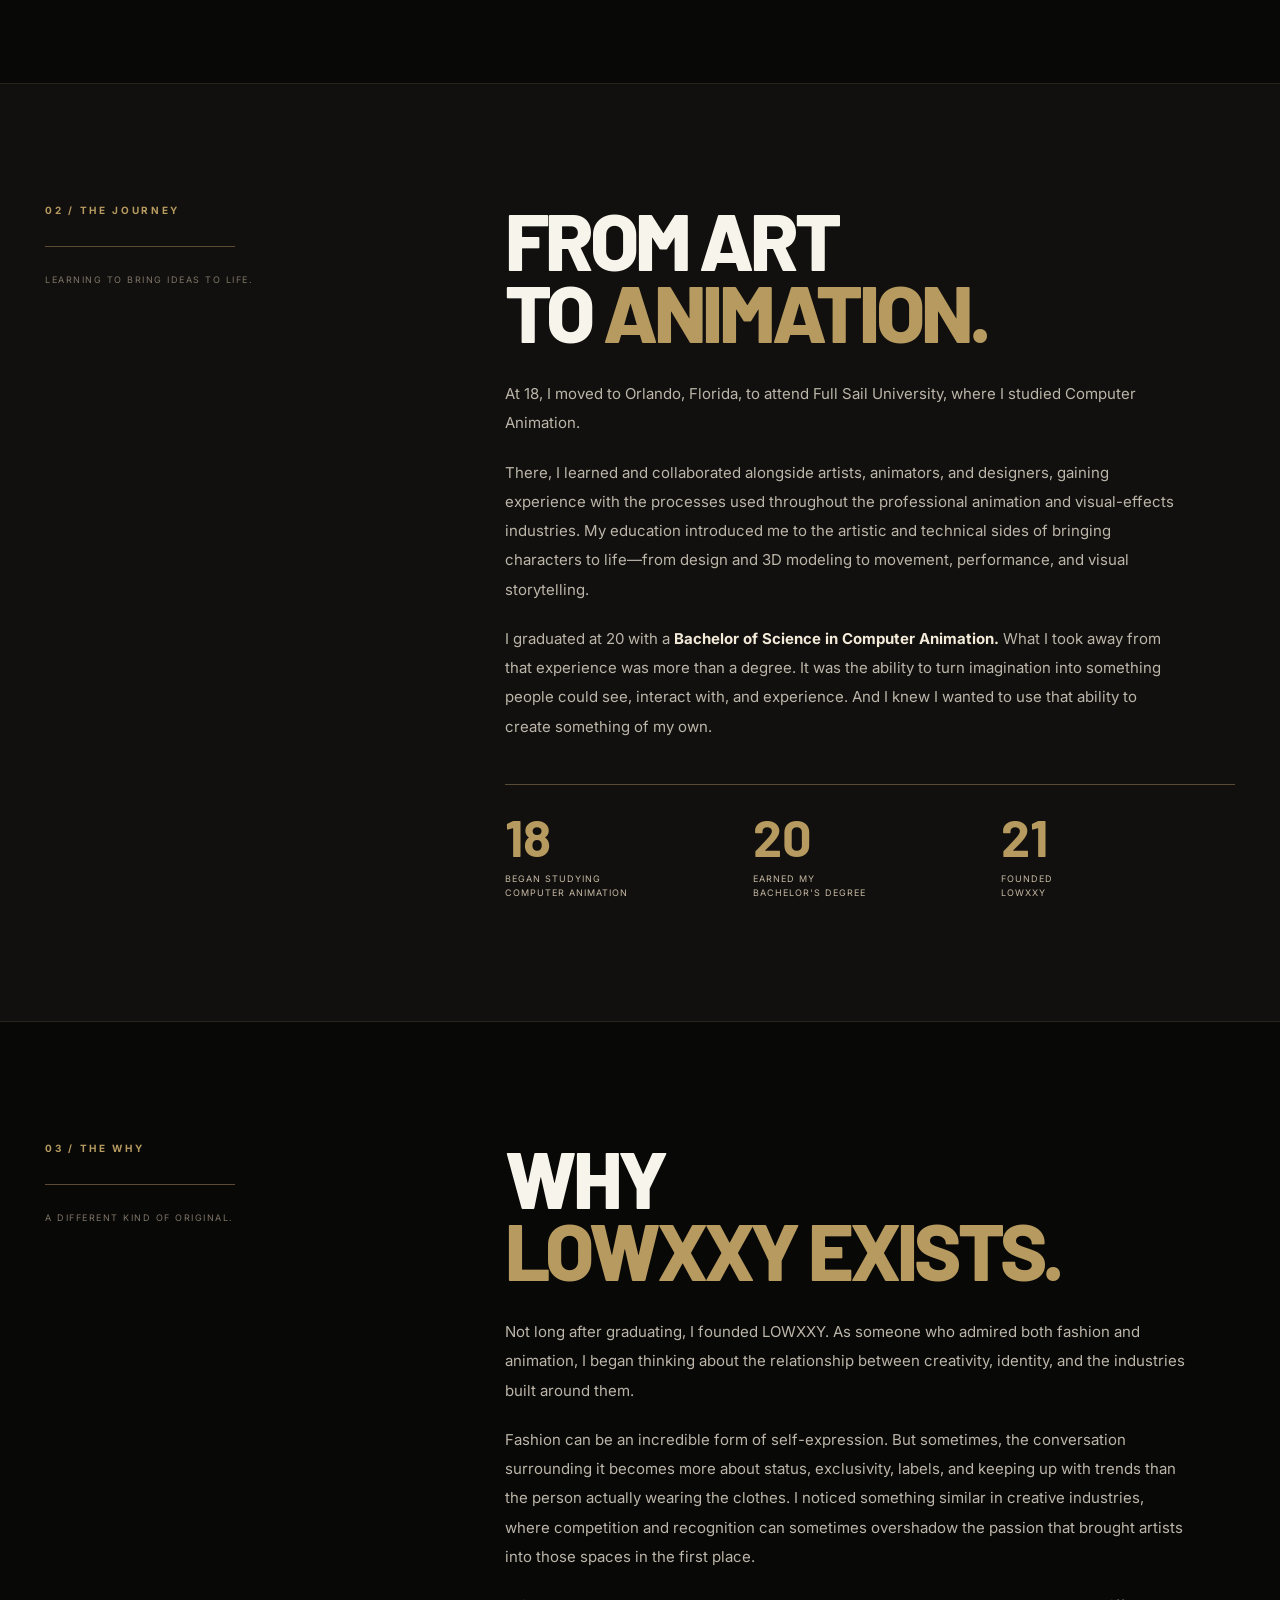
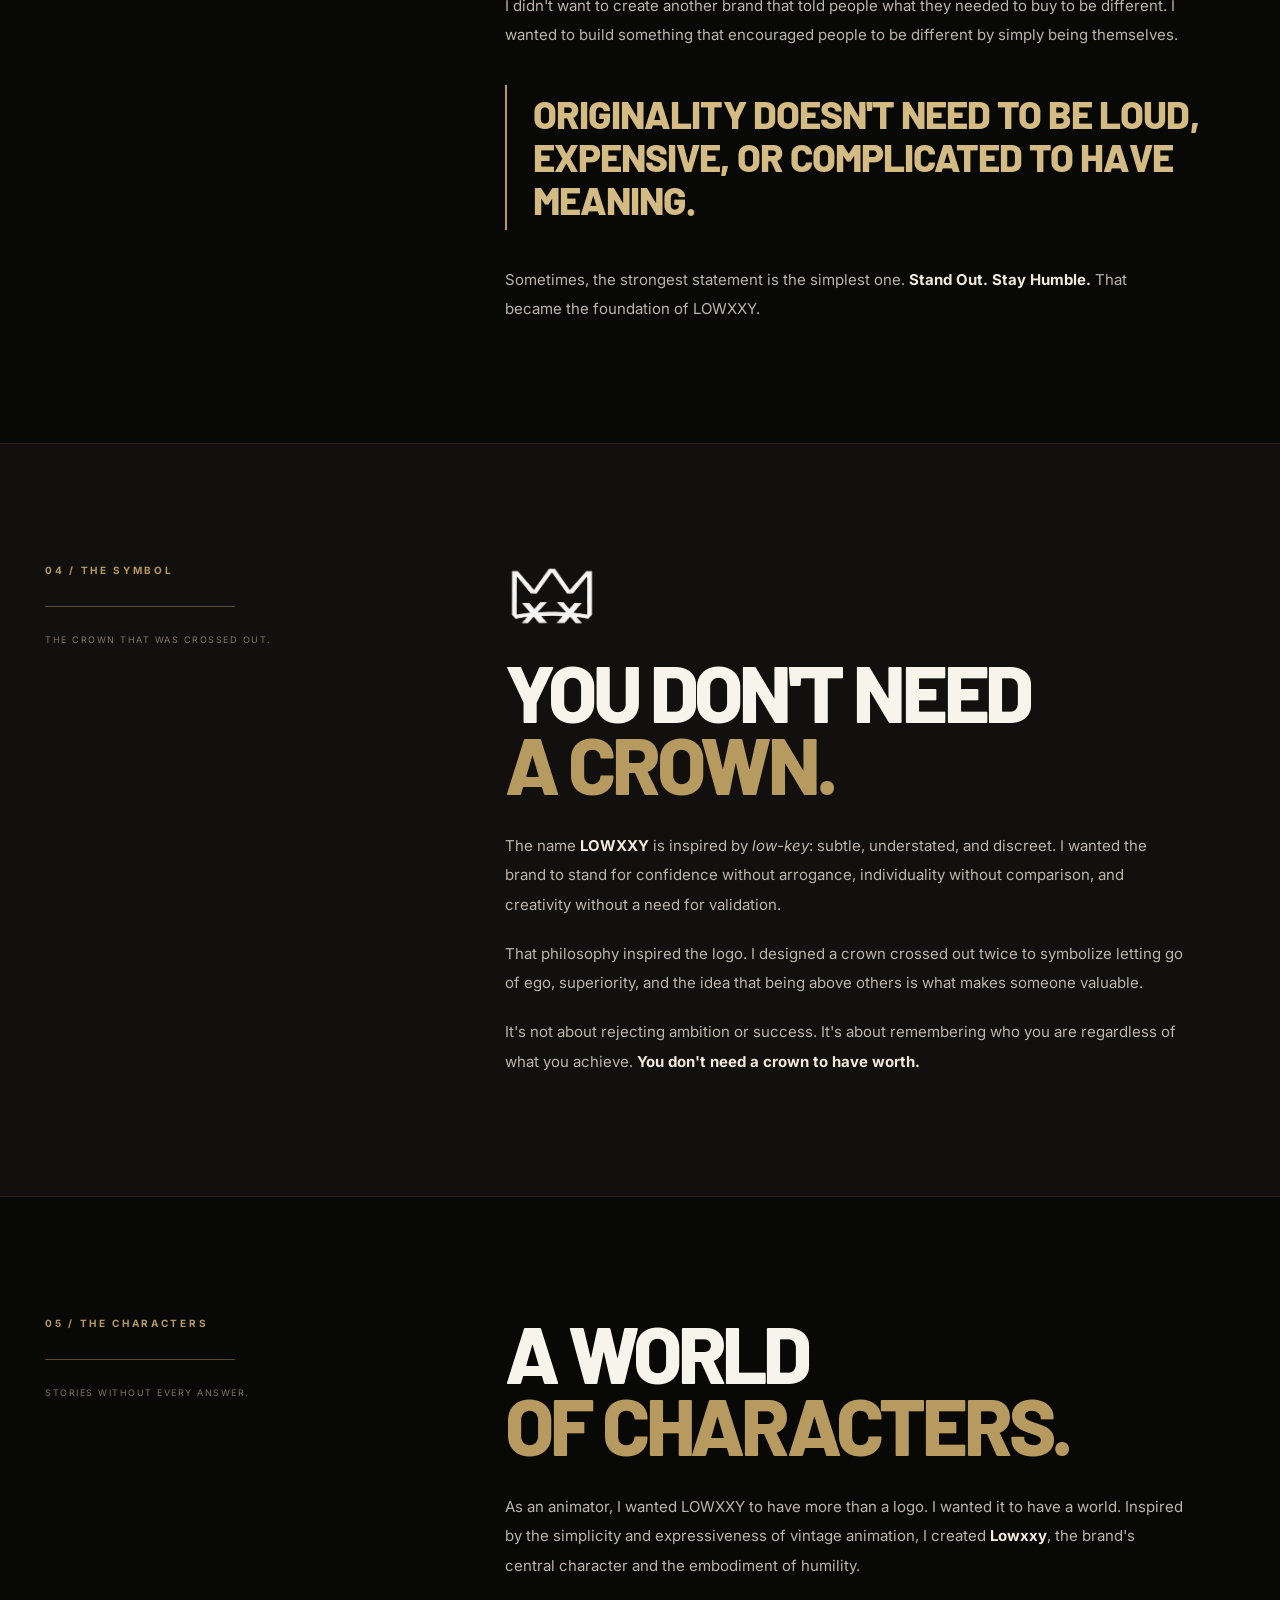
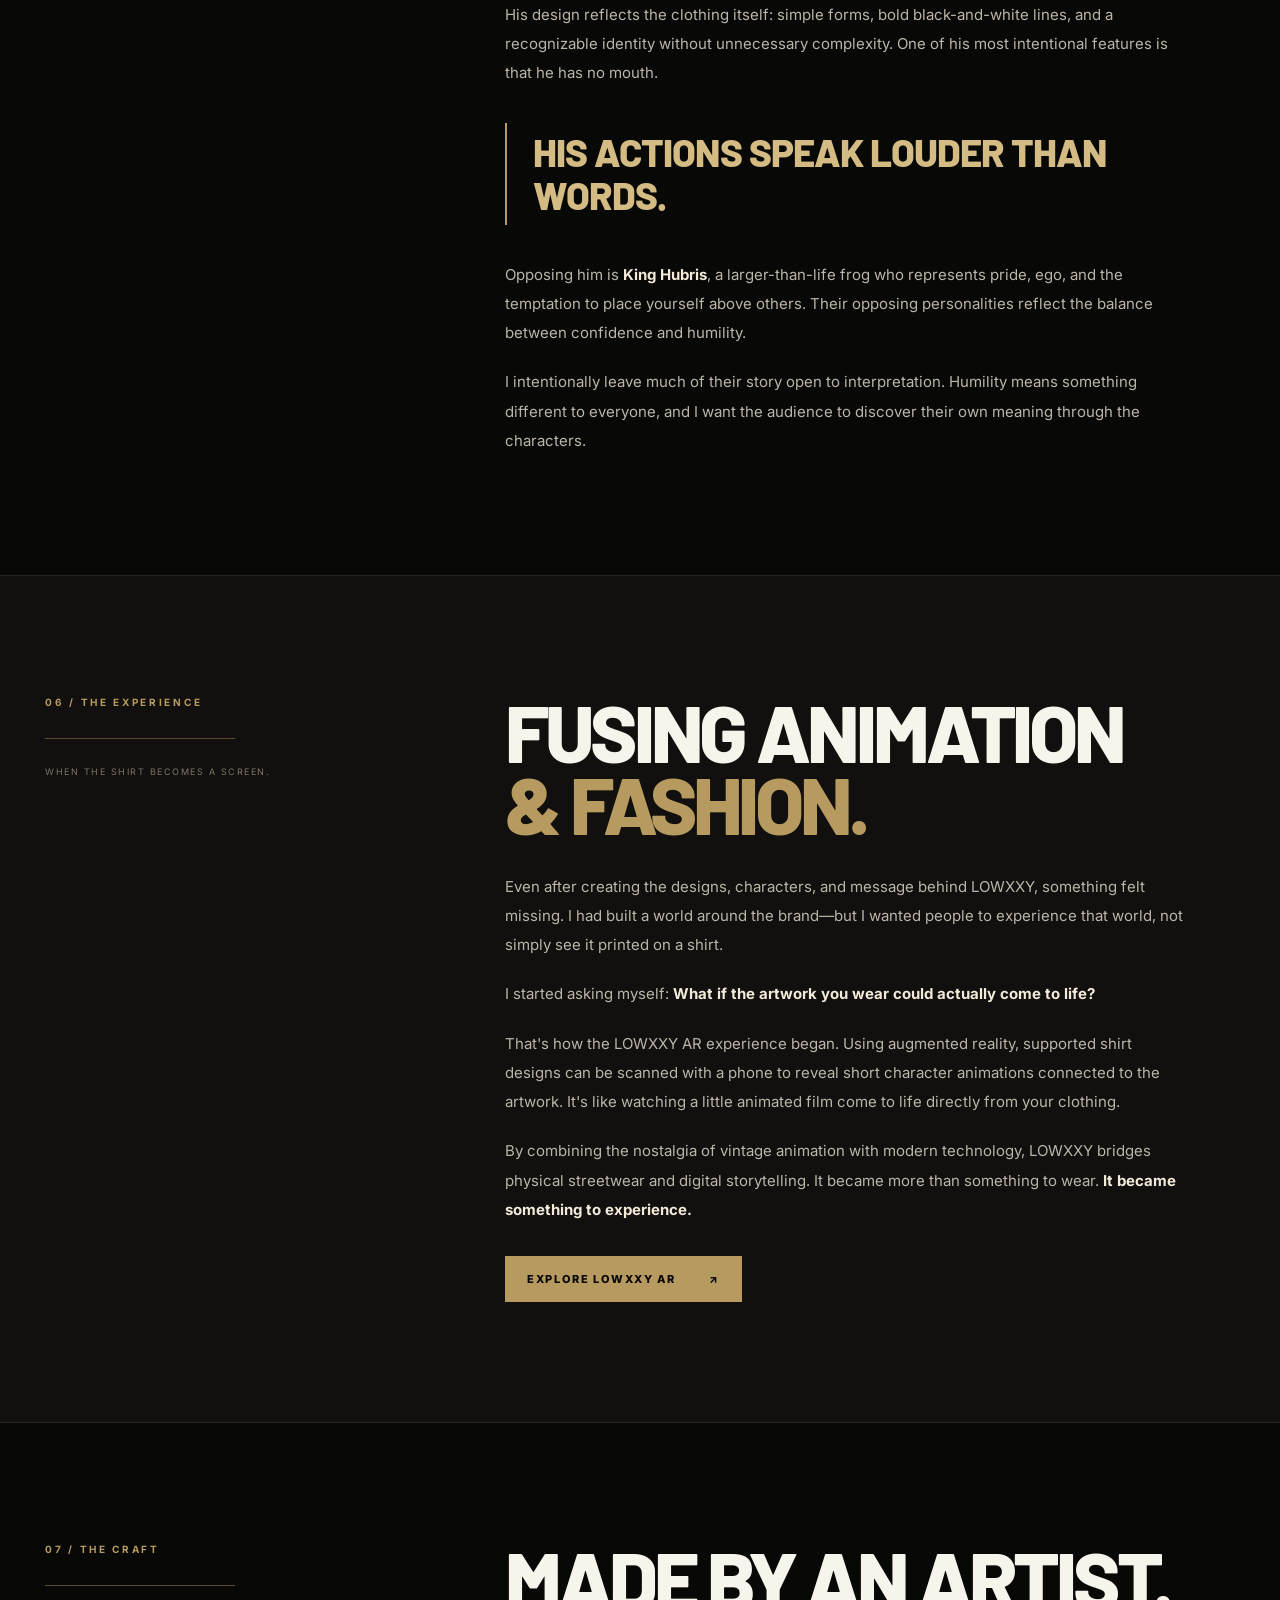
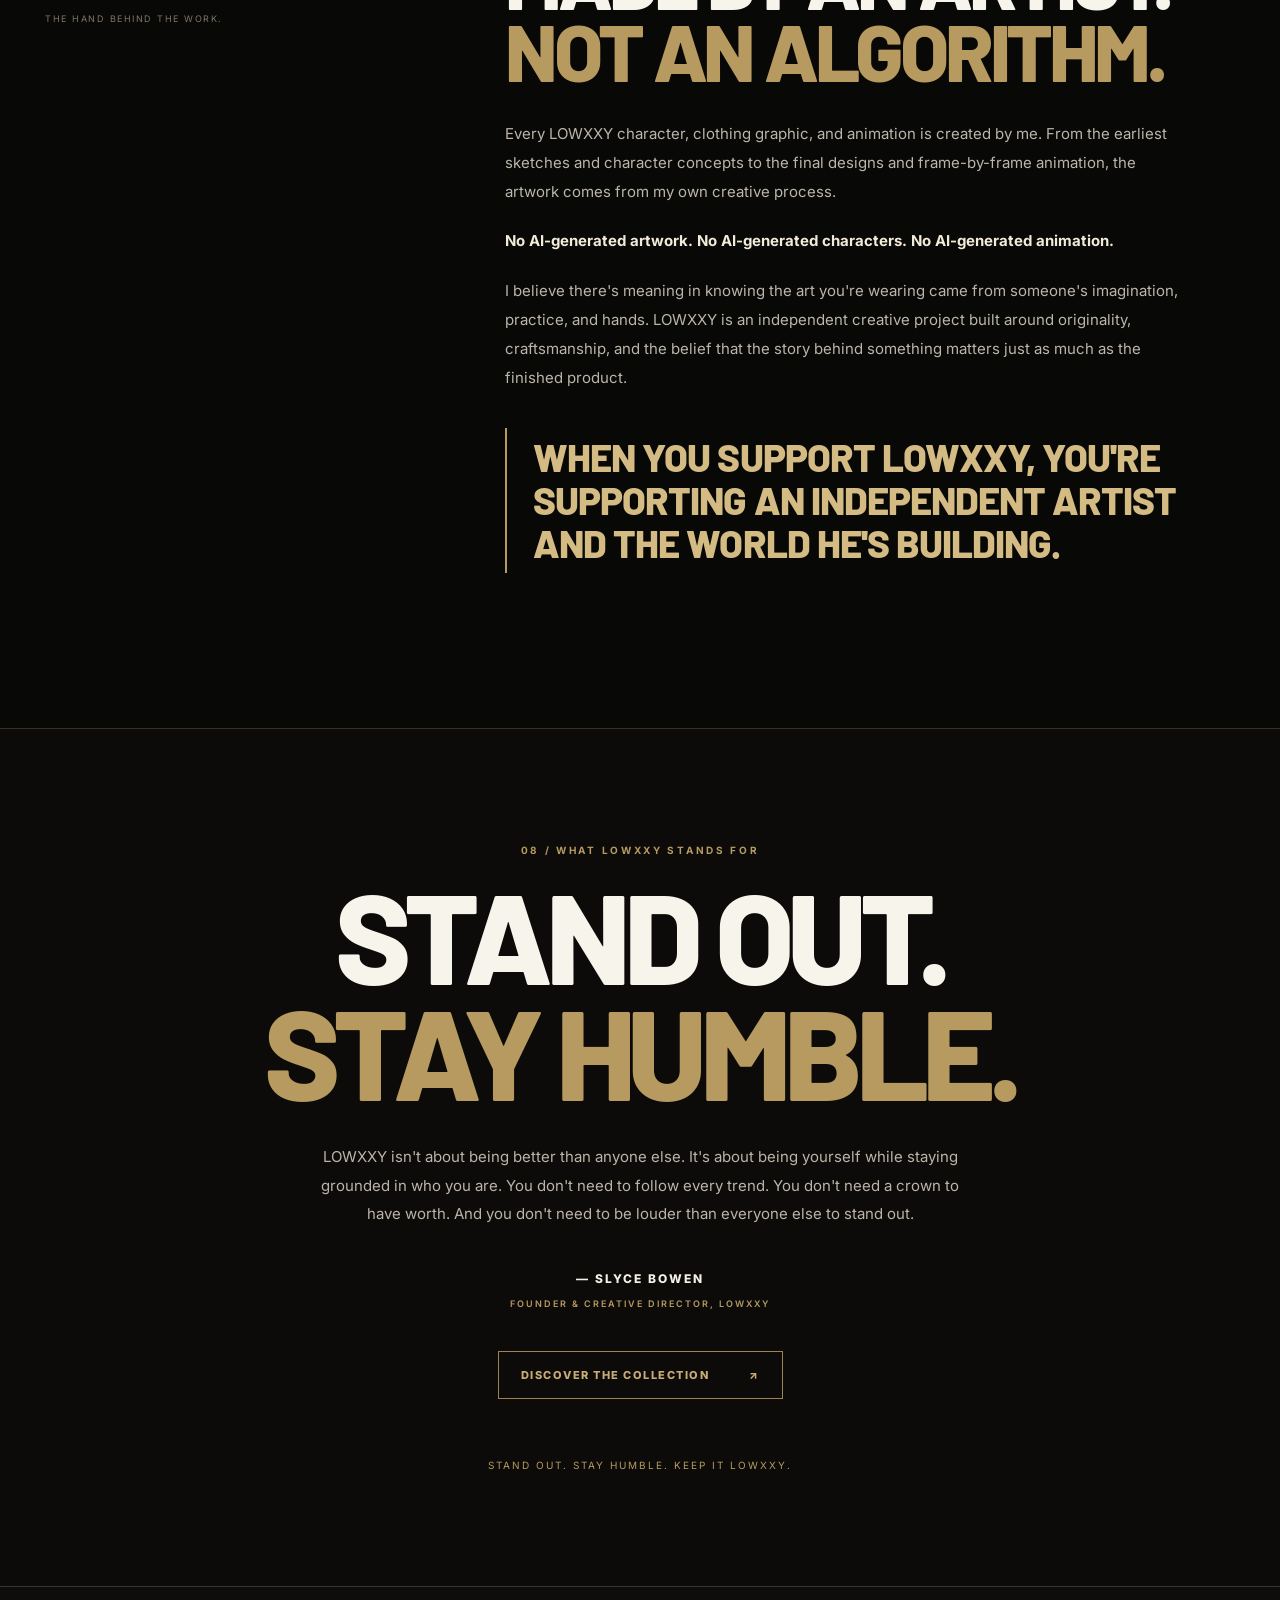
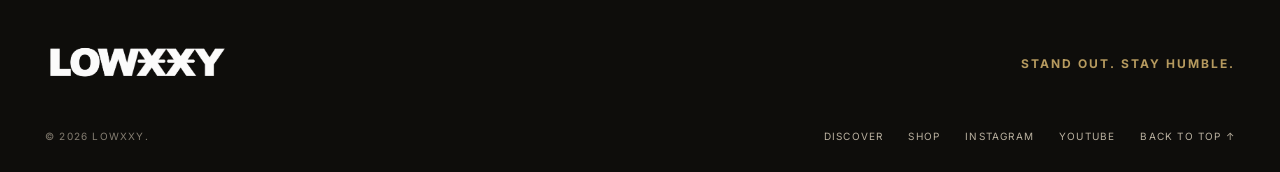
==== commit fddb170f: "Update about.html" ====
--- a/about.html
+++ b/about.html
@@ -1,23 +1,55 @@
-<!doctype html>
+<!DOCTYPE html>
+
 <html lang="en"><head>
-<meta charset="utf-8"><meta name="viewport" content="width=device-width,initial-scale=1,viewport-fit=cover"><meta name="theme-color" content="#080807">
-<meta name="description" content="Meet Slyce Bowen, the artist and animator behind LOWXXY: hand-drawn streetwear, original characters, and fashion brought to life through animation.">
-<title>About Slyce Bowen — The Artist Behind LOWXXY</title><link rel="canonical" href="https://lowxxy.github.io/lowxxy-discover/about.html"><link rel="icon" href="favicon-96.png">
-<link rel="preconnect" href="https://fonts.googleapis.com"><link rel="preconnect" href="https://fonts.gstatic.com" crossorigin><link href="https://fonts.googleapis.com/css2?family=Barlow:wght@400;500;600;700;800;900&family=Inter:wght@400;500;600;700&display=swap" rel="stylesheet">
-<link rel="stylesheet" href="styles.css"><link rel="stylesheet" href="about.css?v=5"></head>
-<body id="top"><header class="site-header"><div class="header-inner"><a class="brand" href="index.html" aria-label="LOWXXY Discover home"><img src="lowxxy-wordmark-white-tight.png" alt="LOWXXY"></a>
-<nav class="main-nav" aria-label="Main menu"><a href="index.html#collection">THE COLLECTION</a><a href="index.html#vision">THE MEANING</a><a href="index.html#experience">THE AR EXPERIENCE</a><a href="about.html" aria-current="page">MEET THE ARTIST</a></nav><a class="header-shop" href="https://lowxxy.myshopify.com/collections/made-to-stand-out">SHOP ↗</a>
-<button class="menu-toggle" aria-label="Open menu" aria-expanded="false">☰</button></div><nav id="mobile-nav" class="mobile-nav" hidden><a href="index.html#collection">THE COLLECTION</a><a href="index.html#vision">THE MEANING</a><a href="index.html#experience">THE AR EXPERIENCE</a><a href="about.html">MEET THE ARTIST</a><a href="https://lowxxy.myshopify.com/collections/made-to-stand-out">SHOP ↗</a></nav></header>
+<meta charset="utf-8"/><meta content="width=device-width,initial-scale=1,viewport-fit=cover" name="viewport"/><meta content="#080807" name="theme-color"/>
+<meta content="Meet Slyce Bowen (Camryyn Bowen), artist, animator and founder of LOWXXY. Discover the crossed-out crown, Lowxxy, King Hubris, hand-made designs and AR fashion." name="description"/>
+<title>Slyce Bowen (Camryyn Bowen) | LOWXXY Founder &amp; Animator</title><link href="https://lowxxy.github.io/lowxxy-discover/about.html" rel="canonical"/><link href="favicon-96.png" rel="icon"/>
+<link href="https://fonts.googleapis.com" rel="preconnect"/><link crossorigin="" href="https://fonts.gstatic.com" rel="preconnect"/><link href="https://fonts.googleapis.com/css2?family=Barlow:wght@400;500;600;700;800;900&amp;family=Inter:wght@400;500;600;700&amp;display=swap" rel="stylesheet"/>
+<link href="styles.css" rel="stylesheet"/><link href="about.css?v=5" rel="stylesheet"/><meta content="index, follow, max-image-preview:large" name="robots"/><meta content="profile" property="og:type"/><meta content="LOWXXY" property="og:site_name"/><meta content="Slyce Bowen — The Artist Behind LOWXXY" property="og:title"/><meta content="The story of Slyce Bowen, founder of LOWXXY: original art, character animation, individuality, King Hubris, and fashion that comes to life." property="og:description"/><meta content="https://lowxxy.github.io/lowxxy-discover/about.html" property="og:url"/><meta content="https://lowxxy.github.io/lowxxy-discover/slyce-bowen-portrait.jpg" property="og:image"/><meta content="summary_large_image" name="twitter:card"/><meta content="Slyce Bowen — Founder, Artist &amp; Animator of LOWXXY" name="twitter:title"/><meta content="Meet the artist behind LOWXXY, original characters, and the AR streetwear experience." name="twitter:description"/><meta content="https://lowxxy.github.io/lowxxy-discover/slyce-bowen-portrait.jpg" name="twitter:image"/><script type="application/ld+json">{
+  "@context": "https://schema.org",
+  "@type": "ProfilePage",
+  "@id": "https://lowxxy.github.io/lowxxy-discover/about.html#profile",
+  "url": "https://lowxxy.github.io/lowxxy-discover/about.html",
+  "name": "About Slyce Bowen — Founder of LOWXXY",
+  "mainEntity": {
+    "@type": "Person",
+    "@id": "https://lowxxy.github.io/lowxxy-discover/about.html#slyce",
+    "name": "Slyce Bowen",
+    "alternateName": "Camryyn Bowen",
+    "description": "Independent artist, animator, and founder of LOWXXY, creating hand-drawn streetwear artwork, original characters Lowxxy and King Hubris, and the LOWXXY AR experience.",
+    "image": "https://lowxxy.github.io/lowxxy-discover/slyce-bowen-portrait.jpg",
+    "url": "https://lowxxy.github.io/lowxxy-discover/about.html",
+    "jobTitle": [
+      "Artist",
+      "Animator",
+      "Founder of LOWXXY"
+    ],
+    "alumniOf": {
+      "@type": "CollegeOrUniversity",
+      "name": "Full Sail University"
+    },
+    "worksFor": {
+      "@id": "https://lowxxy.github.io/lowxxy-discover/#brand"
+    }
+  },
+  "isPartOf": {
+    "@id": "https://lowxxy.github.io/lowxxy-discover/#website"
+  },
+  "inLanguage": "en-US"
+}</script></head>
+<body id="top"><header class="site-header"><div class="header-inner"><a aria-label="LOWXXY Discover home" class="brand" href="index.html"><img alt="LOWXXY" src="lowxxy-wordmark-white-tight.png"/></a>
+<nav aria-label="Main menu" class="main-nav"><a href="index.html#collection">THE COLLECTION</a><a href="index.html#vision">THE MEANING</a><a href="index.html#experience">THE AR EXPERIENCE</a><a aria-current="page" href="about.html">MEET THE ARTIST</a></nav><a class="header-shop" href="https://lowxxy.myshopify.com/collections/made-to-stand-out">SHOP ↗</a>
+<button aria-expanded="false" aria-label="Open menu" class="menu-toggle">☰</button></div><nav class="mobile-nav" hidden="" id="mobile-nav"><a href="index.html#collection">THE COLLECTION</a><a href="index.html#vision">THE MEANING</a><a href="index.html#experience">THE AR EXPERIENCE</a><a href="about.html">MEET THE ARTIST</a><a href="https://lowxxy.myshopify.com/collections/made-to-stand-out">SHOP ↗</a></nav></header>
 <main>
-<section class="about-hero wrapper"><div class="about-hero-top"><span>THE LOWXXY WORLD <i></i> ISSUE 002</span><span>THE PERSON BEHIND THE LABEL</span></div><div class="about-hero-grid"><div class="about-hero-copy"><p class="eyebrow">THE ARTIST BEHIND LOWXXY</p><h1>SLYCE<br><em>BOWEN.</em></h1><p class="about-role">FOUNDER <span>·</span> ARTIST <span>·</span> ANIMATOR</p><p class="about-hook">An artist building a world where animation and fashion meet—and individuality never needs a crown.</p><a href="#story" class="primary-link">READ MY STORY <span>↘</span></a><div class="name-note">ARTISTICALLY KNOWN AS SLYCE <span> / CAMRYYN BOWEN</span></div></div><div class="portrait-wrap"><div class="portrait-film"><img src="slyce-bowen-portrait.jpg" alt="Portrait of LOWXXY founder and artist Slyce Bowen" width="872" height="1080"><span class="portrait-code">FRAME 001 / THE ARTIST</span></div><p class="portrait-caption">THE FACE BEHIND THE ART // LOWXXY</p></div></div><div class="hero-foot"><span>STAND OUT. STAY HUMBLE. KEEP IT LOWXXY.</span><span>SCROLL FOR THE STORY ↓</span></div></section>
+<section class="about-hero wrapper"><div class="about-hero-top"><span>THE LOWXXY WORLD <i></i> ISSUE 002</span><span>THE PERSON BEHIND THE LABEL</span></div><div class="about-hero-grid"><div class="about-hero-copy"><p class="eyebrow">THE ARTIST BEHIND LOWXXY</p><h1>SLYCE<br/><em>BOWEN.</em></h1><p class="about-role">FOUNDER <span>·</span> ARTIST <span>·</span> ANIMATOR</p><p class="about-hook">An artist building a world where animation and fashion meet—and individuality never needs a crown.</p><a class="primary-link" href="#story">READ MY STORY <span>↘</span></a><div class="name-note">ARTISTICALLY KNOWN AS SLYCE <span> / CAMRYYN BOWEN</span></div></div><div class="portrait-wrap"><div class="portrait-film"><img alt="Portrait of LOWXXY founder and artist Slyce Bowen" height="1080" src="slyce-bowen-portrait.jpg" width="872"/><span class="portrait-code">FRAME 001 / THE ARTIST</span></div><p class="portrait-caption">THE FACE BEHIND THE ART // LOWXXY</p></div></div><div class="hero-foot"><span>STAND OUT. STAY HUMBLE. KEEP IT LOWXXY.</span><span>SCROLL FOR THE STORY ↓</span></div></section>
 <div class="chapter-divider"><span>AN INDEPENDENT ARTIST'S STORY</span><span>◦</span><span>ANIMATION × FASHION</span></div>
-<section id="story" class="story-section wrapper"><div class="section-label"><p class="eyebrow">01 / THE BEGINNING</p><div class="label-rule"></div><span>CREATIVITY CAME FIRST.</span></div><div class="story-content"><h2>ALWAYS<br><em>CREATING.</em></h2><p>For as long as I can remember, I've been creating. Growing up, I was always drawing, painting, making stop-motion videos, and experimenting with whatever materials I could get my hands on. Creativity was never something I had to force. It was simply how I expressed myself.</p><p>But I wasn't interested in art only for how it looked. I loved storytelling, inventing characters, and finding new ways to bring ideas into the real world. I wanted to make things people hadn't seen before—things that could make someone stop, think, or experience something differently.</p><p>Fashion was another form of creativity that always interested me. I loved how clothing could communicate personality without saying a word. Still, I never imagined my artistic journey would eventually lead me into streetwear.</p></div></section>
-<section class="story-section story-alt"><div class="wrapper story-inner"><div class="section-label"><p class="eyebrow">02 / THE JOURNEY</p><div class="label-rule"></div><span>LEARNING TO BRING IDEAS TO LIFE.</span></div><div class="story-content"><h2>FROM ART<br>TO <em>ANIMATION.</em></h2><p>At 18, I moved to Orlando, Florida, to attend Full Sail University, where I studied Computer Animation.</p><p>There, I learned and collaborated alongside artists, animators, and designers, gaining experience with the processes used throughout the professional animation and visual-effects industries. My education introduced me to the artistic and technical sides of bringing characters to life—from design and 3D modeling to movement, performance, and visual storytelling.</p><p>I graduated at 20 with a <strong>Bachelor of Science in Computer Animation.</strong> What I took away from that experience was more than a degree. It was the ability to turn imagination into something people could see, interact with, and experience. And I knew I wanted to use that ability to create something of my own.</p><div class="timeline"><div><b>18</b><span>BEGAN STUDYING<br>COMPUTER ANIMATION</span></div><div><b>20</b><span>EARNED MY<br>BACHELOR'S DEGREE</span></div><div><b>21</b><span>FOUNDED<br>LOWXXY</span></div></div></div></div></section>
-<section class="story-section wrapper"><div class="section-label"><p class="eyebrow">03 / THE WHY</p><div class="label-rule"></div><span>A DIFFERENT KIND OF ORIGINAL.</span></div><div class="story-content"><h2>WHY<br><em>LOWXXY EXISTS.</em></h2><p>Not long after graduating, I founded LOWXXY. As someone who admired both fashion and animation, I began thinking about the relationship between creativity, identity, and the industries built around them.</p><p>Fashion can be an incredible form of self-expression. But sometimes, the conversation surrounding it becomes more about status, exclusivity, labels, and keeping up with trends than the person actually wearing the clothes. I noticed something similar in creative industries, where competition and recognition can sometimes overshadow the passion that brought artists into those spaces in the first place.</p><p>I didn't want to create another brand that told people what they needed to buy to be different. I wanted to build something that encouraged people to be different by simply being themselves.</p><blockquote class="story-quote">ORIGINALITY DOESN'T NEED TO BE LOUD, EXPENSIVE, OR COMPLICATED TO HAVE MEANING.</blockquote><p>Sometimes, the strongest statement is the simplest one. <strong>Stand Out. Stay Humble.</strong> That became the foundation of LOWXXY.</p></div></section>
-<section class="story-section story-alt"><div class="wrapper story-inner"><div class="section-label"><p class="eyebrow">04 / THE SYMBOL</p><div class="label-rule"></div><span>THE CROWN THAT WAS CROSSED OUT.</span></div><div class="story-content"><img class="story-symbol" src="lowxxy-crown-white.png" alt="LOWXXY's crossed-out crown icon"><h2>YOU DON'T NEED<br><em>A CROWN.</em></h2><p>The name <strong>LOWXXY</strong> is inspired by <em>low-key</em>: subtle, understated, and discreet. I wanted the brand to stand for confidence without arrogance, individuality without comparison, and creativity without a need for validation.</p><p>That philosophy inspired the logo. I designed a crown crossed out twice to symbolize letting go of ego, superiority, and the idea that being above others is what makes someone valuable.</p><p>It's not about rejecting ambition or success. It's about remembering who you are regardless of what you achieve. <strong>You don't need a crown to have worth.</strong></p></div></div></section>
-<section class="story-section wrapper"><div class="section-label"><p class="eyebrow">05 / THE CHARACTERS</p><div class="label-rule"></div><span>STORIES WITHOUT EVERY ANSWER.</span></div><div class="story-content"><h2>A WORLD<br><em>OF CHARACTERS.</em></h2><p>As an animator, I wanted LOWXXY to have more than a logo. I wanted it to have a world. Inspired by the simplicity and expressiveness of vintage animation, I created <strong>Lowxxy</strong>, the brand's central character and the embodiment of humility.</p><p>His design reflects the clothing itself: simple forms, bold black-and-white lines, and a recognizable identity without unnecessary complexity. One of his most intentional features is that he has no mouth.</p><blockquote class="story-quote">HIS ACTIONS SPEAK LOUDER THAN WORDS.</blockquote><p>Opposing him is <strong>King Hubris</strong>, a larger-than-life frog who represents pride, ego, and the temptation to place yourself above others. Their opposing personalities reflect the balance between confidence and humility.</p><p>I intentionally leave much of their story open to interpretation. Humility means something different to everyone, and I want the audience to discover their own meaning through the characters.</p></div></section>
-<section class="story-section story-alt"><div class="wrapper story-inner"><div class="section-label"><p class="eyebrow">06 / THE EXPERIENCE</p><div class="label-rule"></div><span>WHEN THE SHIRT BECOMES A SCREEN.</span></div><div class="story-content"><h2>FUSING ANIMATION<br><em>&amp; FASHION.</em></h2><p>Even after creating the designs, characters, and message behind LOWXXY, something felt missing. I had built a world around the brand—but I wanted people to experience that world, not simply see it printed on a shirt.</p><p>I started asking myself: <strong>What if the artwork you wear could actually come to life?</strong></p><p>That's how the LOWXXY AR experience began. Using augmented reality, supported shirt designs can be scanned with a phone to reveal short character animations connected to the artwork. It's like watching a little animated film come to life directly from your clothing.</p><p>By combining the nostalgia of vintage animation with modern technology, LOWXXY bridges physical streetwear and digital storytelling. It became more than something to wear. <strong>It became something to experience.</strong></p><a class="primary-link" href="https://lowxxy.github.io/Lowxxy-AR/">EXPLORE LOWXXY AR <span>↗</span></a></div></div></section>
-<section class="story-section wrapper"><div class="section-label"><p class="eyebrow">07 / THE CRAFT</p><div class="label-rule"></div><span>THE HAND BEHIND THE WORK.</span></div><div class="story-content"><h2>MADE BY AN ARTIST.<br><em>NOT AN ALGORITHM.</em></h2><p>Every LOWXXY character, clothing graphic, and animation is created by me. From the earliest sketches and character concepts to the final designs and frame-by-frame animation, the artwork comes from my own creative process.</p><p><strong>No AI-generated artwork. No AI-generated characters. No AI-generated animation.</strong></p><p>I believe there's meaning in knowing the art you're wearing came from someone's imagination, practice, and hands. LOWXXY is an independent creative project built around originality, craftsmanship, and the belief that the story behind something matters just as much as the finished product.</p><blockquote class="story-quote">WHEN YOU SUPPORT LOWXXY, YOU'RE SUPPORTING AN INDEPENDENT ARTIST AND THE WORLD HE'S BUILDING.</blockquote></div></section>
-<section class="about-closing"><div class="wrapper"><p class="eyebrow">08 / WHAT LOWXXY STANDS FOR</p><h2>STAND OUT.<br><em>STAY HUMBLE.</em></h2><p>LOWXXY isn't about being better than anyone else. It's about being yourself while staying grounded in who you are. You don't need to follow every trend. You don't need a crown to have worth. And you don't need to be louder than everyone else to stand out.</p><div class="signature">— SLYCE BOWEN <span>FOUNDER &amp; CREATIVE DIRECTOR, LOWXXY</span></div><a href="index.html#collection" class="outline-link">DISCOVER THE COLLECTION <span>↗</span></a><p class="closing-line">STAND OUT. STAY HUMBLE. KEEP IT LOWXXY.</p></div></section>
-</main><footer><div class="wrapper"><div class="footer-head"><img src="lowxxy-wordmark-white-tight.png" alt="LOWXXY"><span>STAND OUT. STAY HUMBLE.</span></div><div class="footer-bottom"><span>© <span id="year">2026</span> LOWXXY.</span><div><a href="index.html">DISCOVER</a><a href="https://lowxxy.myshopify.com/">SHOP</a><a href="https://www.instagram.com/lowxxy.brand">INSTAGRAM</a><a href="https://www.youtube.com/@Lowxxy">YOUTUBE</a><a href="#top">BACK TO TOP ↑</a></div></div></div></footer>
-<script src="about.js" defer></script></body></html>
+<section class="story-section wrapper" id="story"><div class="section-label"><p class="eyebrow">01 / THE BEGINNING</p><div class="label-rule"></div><span>CREATIVITY CAME FIRST.</span></div><div class="story-content"><h2>ALWAYS<br/><em>CREATING.</em></h2><p>For as long as I can remember, I've been creating. Growing up, I was always drawing, painting, making stop-motion videos, and experimenting with whatever materials I could get my hands on. Creativity was never something I had to force. It was simply how I expressed myself.</p><p>But I wasn't interested in art only for how it looked. I loved storytelling, inventing characters, and finding new ways to bring ideas into the real world. I wanted to make things people hadn't seen before—things that could make someone stop, think, or experience something differently.</p><p>Fashion was another form of creativity that always interested me. I loved how clothing could communicate personality without saying a word. Still, I never imagined my artistic journey would eventually lead me into streetwear.</p></div></section>
+<section class="story-section story-alt"><div class="wrapper story-inner"><div class="section-label"><p class="eyebrow">02 / THE JOURNEY</p><div class="label-rule"></div><span>LEARNING TO BRING IDEAS TO LIFE.</span></div><div class="story-content"><h2>FROM ART<br/>TO <em>ANIMATION.</em></h2><p>At 18, I moved to Orlando, Florida, to attend Full Sail University, where I studied Computer Animation.</p><p>There, I learned and collaborated alongside artists, animators, and designers, gaining experience with the processes used throughout the professional animation and visual-effects industries. My education introduced me to the artistic and technical sides of bringing characters to life—from design and 3D modeling to movement, performance, and visual storytelling.</p><p>I graduated at 20 with a <strong>Bachelor of Science in Computer Animation.</strong> What I took away from that experience was more than a degree. It was the ability to turn imagination into something people could see, interact with, and experience. And I knew I wanted to use that ability to create something of my own.</p><div class="timeline"><div><b>18</b><span>BEGAN STUDYING<br/>COMPUTER ANIMATION</span></div><div><b>20</b><span>EARNED MY<br/>BACHELOR'S DEGREE</span></div><div><b>21</b><span>FOUNDED<br/>LOWXXY</span></div></div></div></div></section>
+<section class="story-section wrapper"><div class="section-label"><p class="eyebrow">03 / THE WHY</p><div class="label-rule"></div><span>A DIFFERENT KIND OF ORIGINAL.</span></div><div class="story-content"><h2>WHY<br/><em>LOWXXY EXISTS.</em></h2><p>Not long after graduating, I founded LOWXXY. As someone who admired both fashion and animation, I began thinking about the relationship between creativity, identity, and the industries built around them.</p><p>Fashion can be an incredible form of self-expression. But sometimes, the conversation surrounding it becomes more about status, exclusivity, labels, and keeping up with trends than the person actually wearing the clothes. I noticed something similar in creative industries, where competition and recognition can sometimes overshadow the passion that brought artists into those spaces in the first place.</p><p>I didn't want to create another brand that told people what they needed to buy to be different. I wanted to build something that encouraged people to be different by simply being themselves.</p><blockquote class="story-quote">ORIGINALITY DOESN'T NEED TO BE LOUD, EXPENSIVE, OR COMPLICATED TO HAVE MEANING.</blockquote><p>Sometimes, the strongest statement is the simplest one. <strong>Stand Out. Stay Humble.</strong> That became the foundation of LOWXXY.</p></div></section>
+<section class="story-section story-alt"><div class="wrapper story-inner"><div class="section-label"><p class="eyebrow">04 / THE SYMBOL</p><div class="label-rule"></div><span>THE CROWN THAT WAS CROSSED OUT.</span></div><div class="story-content"><img alt="LOWXXY's crossed-out crown icon" class="story-symbol" src="lowxxy-crown-white.png"/><h2>YOU DON'T NEED<br/><em>A CROWN.</em></h2><p>The name <strong>LOWXXY</strong> is inspired by <em>low-key</em>: subtle, understated, and discreet. I wanted the brand to stand for confidence without arrogance, individuality without comparison, and creativity without a need for validation.</p><p>That philosophy inspired the logo. I designed a crown crossed out twice to symbolize letting go of ego, superiority, and the idea that being above others is what makes someone valuable.</p><p>It's not about rejecting ambition or success. It's about remembering who you are regardless of what you achieve. <strong>You don't need a crown to have worth.</strong></p></div></div></section>
+<section class="story-section wrapper"><div class="section-label"><p class="eyebrow">05 / THE CHARACTERS</p><div class="label-rule"></div><span>STORIES WITHOUT EVERY ANSWER.</span></div><div class="story-content"><h2>A WORLD<br/><em>OF CHARACTERS.</em></h2><p>As an animator, I wanted LOWXXY to have more than a logo. I wanted it to have a world. Inspired by the simplicity and expressiveness of vintage animation, I created <strong>Lowxxy</strong>, the brand's central character and the embodiment of humility.</p><p>His design reflects the clothing itself: simple forms, bold black-and-white lines, and a recognizable identity without unnecessary complexity. One of his most intentional features is that he has no mouth.</p><blockquote class="story-quote">HIS ACTIONS SPEAK LOUDER THAN WORDS.</blockquote><p data-story="lowxxy-characters">Opposing him is <strong>King Hubris</strong>, a larger-than-life frog who represents pride, ego, and the temptation to place yourself above others. Their opposing personalities reflect the balance between confidence and humility.</p><p>I intentionally leave much of their story open to interpretation. Humility means something different to everyone, and I want the audience to discover their own meaning through the characters.</p></div></section>
+<section class="story-section story-alt"><div class="wrapper story-inner"><div class="section-label"><p class="eyebrow">06 / THE EXPERIENCE</p><div class="label-rule"></div><span>WHEN THE SHIRT BECOMES A SCREEN.</span></div><div class="story-content"><h2>FUSING ANIMATION<br/><em>&amp; FASHION.</em></h2><p>Even after creating the designs, characters, and message behind LOWXXY, something felt missing. I had built a world around the brand—but I wanted people to experience that world, not simply see it printed on a shirt.</p><p>I started asking myself: <strong>What if the artwork you wear could actually come to life?</strong></p><p>That's how the LOWXXY AR experience began. Using augmented reality, supported shirt designs can be scanned with a phone to reveal short character animations connected to the artwork. It's like watching a little animated film come to life directly from your clothing.</p><p>By combining the nostalgia of vintage animation with modern technology, LOWXXY bridges physical streetwear and digital storytelling. It became more than something to wear. <strong>It became something to experience.</strong></p><a class="primary-link" href="https://lowxxy.github.io/Lowxxy-AR/">EXPLORE LOWXXY AR <span>↗</span></a></div></div></section>
+<section class="story-section wrapper"><div class="section-label"><p class="eyebrow">07 / THE CRAFT</p><div class="label-rule"></div><span>THE HAND BEHIND THE WORK.</span></div><div class="story-content"><h2>MADE BY AN ARTIST.<br/><em>NOT AN ALGORITHM.</em></h2><p>Every LOWXXY character, clothing graphic, and animation is created by me. From the earliest sketches and character concepts to the final designs and frame-by-frame animation, the artwork comes from my own creative process.</p><p><strong>No AI-generated artwork. No AI-generated characters. No AI-generated animation.</strong></p><p>I believe there's meaning in knowing the art you're wearing came from someone's imagination, practice, and hands. LOWXXY is an independent creative project built around originality, craftsmanship, and the belief that the story behind something matters just as much as the finished product.</p><blockquote class="story-quote">WHEN YOU SUPPORT LOWXXY, YOU'RE SUPPORTING AN INDEPENDENT ARTIST AND THE WORLD HE'S BUILDING.</blockquote></div></section>
+<section class="about-closing"><div class="wrapper"><p class="eyebrow">08 / WHAT LOWXXY STANDS FOR</p><h2>STAND OUT.<br/><em>STAY HUMBLE.</em></h2><p>LOWXXY isn't about being better than anyone else. It's about being yourself while staying grounded in who you are. You don't need to follow every trend. You don't need a crown to have worth. And you don't need to be louder than everyone else to stand out.</p><div class="signature">— SLYCE BOWEN <span>FOUNDER &amp; CREATIVE DIRECTOR, LOWXXY</span></div><a class="outline-link" href="index.html#collection">DISCOVER THE COLLECTION <span>↗</span></a><p class="closing-line">STAND OUT. STAY HUMBLE. KEEP IT LOWXXY.</p></div></section>
+</main><footer><div class="wrapper"><div class="footer-head"><img alt="LOWXXY" src="lowxxy-wordmark-white-tight.png"/><span>STAND OUT. STAY HUMBLE.</span></div><div class="footer-bottom"><span>© <span id="year">2026</span> LOWXXY.</span><div><a href="index.html">DISCOVER</a><a href="https://lowxxy.myshopify.com/">SHOP</a><a href="https://www.instagram.com/lowxxy.brand">INSTAGRAM</a><a href="https://www.youtube.com/@Lowxxy">YOUTUBE</a><a href="#top">BACK TO TOP ↑</a></div></div></div></footer>
+<script defer="" src="about.js"></script></body></html>
--- a/about.css
+++ b/about.css
@@ -24,3 +24,28 @@
     object-position: center top;
   }
 }
+
+
+/* Minimal gold portrait — no film sprockets or film-label overlay. */
+.portrait-film {
+  border: 1px solid #ac8c51;
+  background: #100f0c;
+  padding: 5px;
+  box-shadow: 0 16px 50px rgba(0,0,0,.32);
+}
+.portrait-film::before, .portrait-film::after, .portrait-code { display: none; }
+.portrait-film img { filter: grayscale(.08) contrast(1.025); }
+@media (min-width:651px) {
+  .portrait-wrap { width: min(100%, 380px); }
+  .portrait-film { aspect-ratio: 1.08 / 1; }
+  .portrait-film img {
+    top: 5px; left: 5px;
+    width: calc(100% - 10px);
+    height: calc(100% - 10px);
+    object-fit: cover; object-position: center top;
+  }
+}
+@media (max-width:650px) {
+  /* Keep the previous approved phone composition; only remove the film border. */
+  .portrait-film { padding: 5px; }
+}
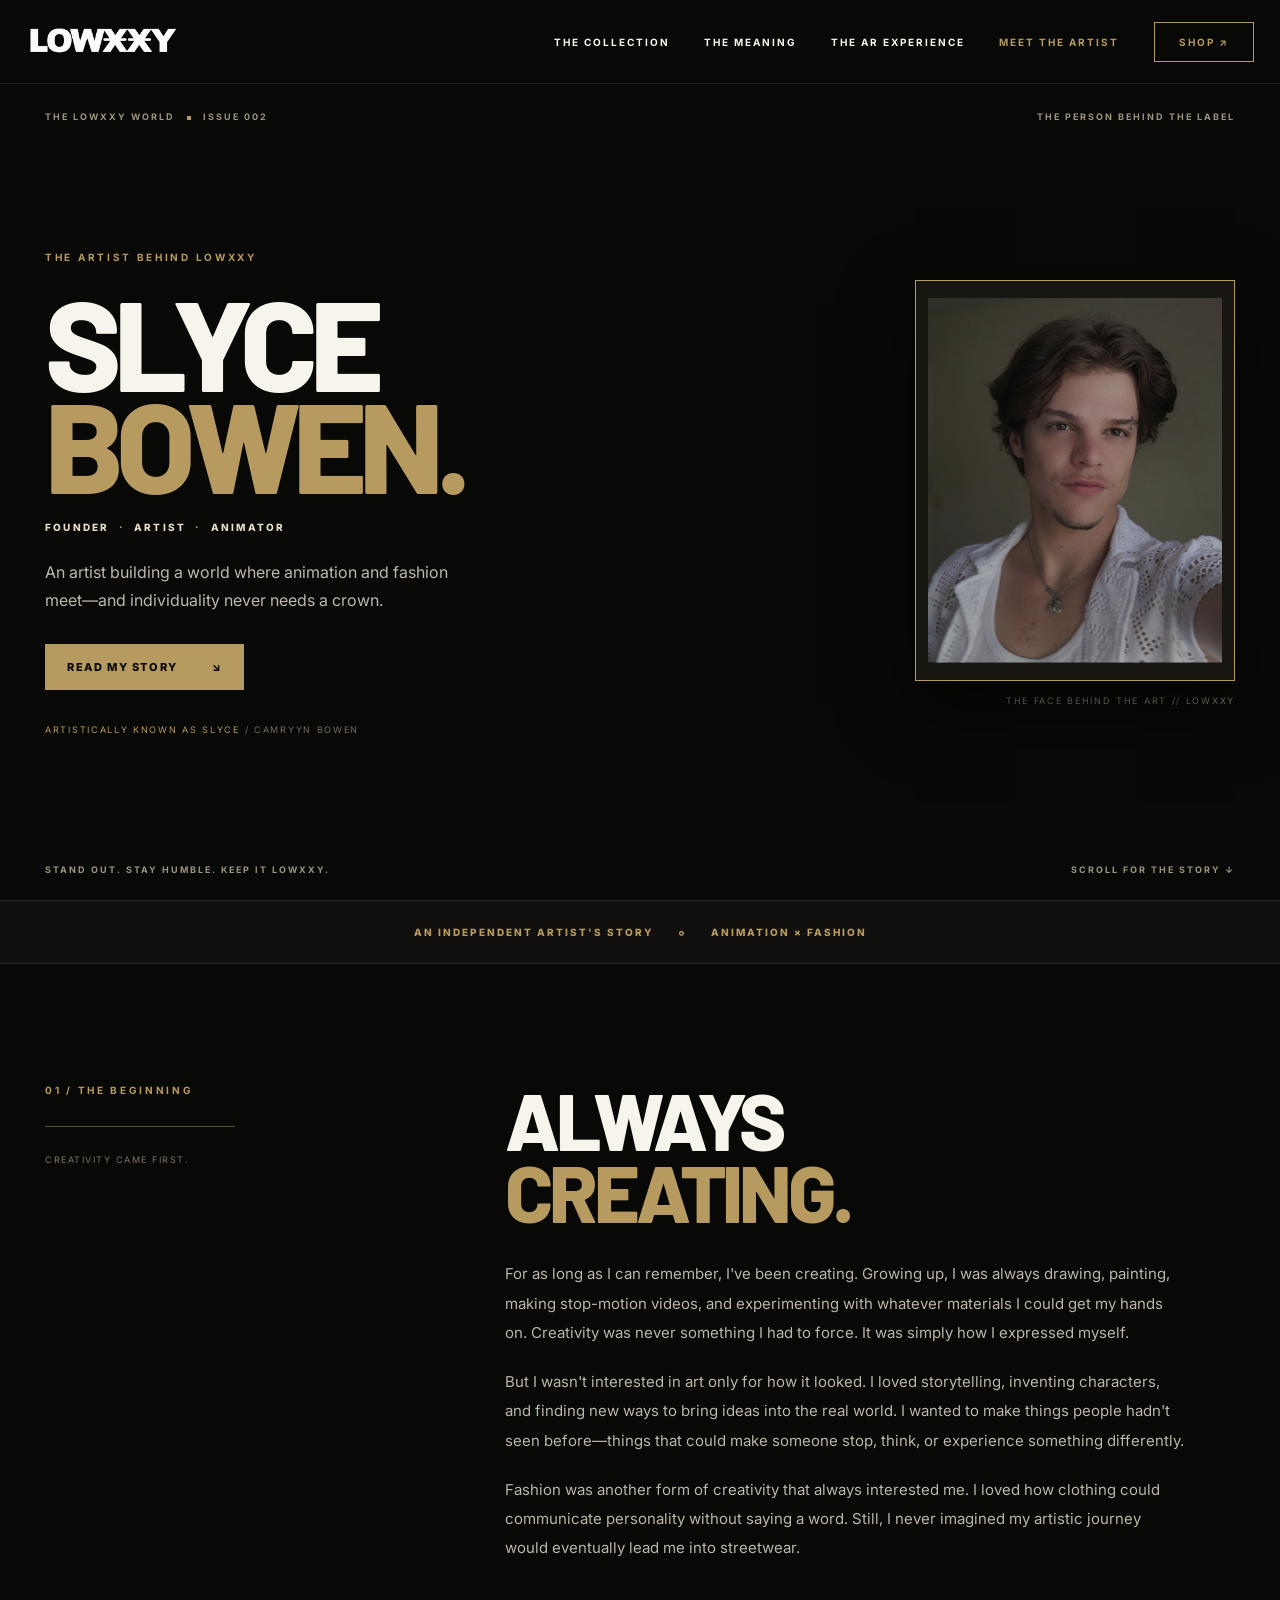
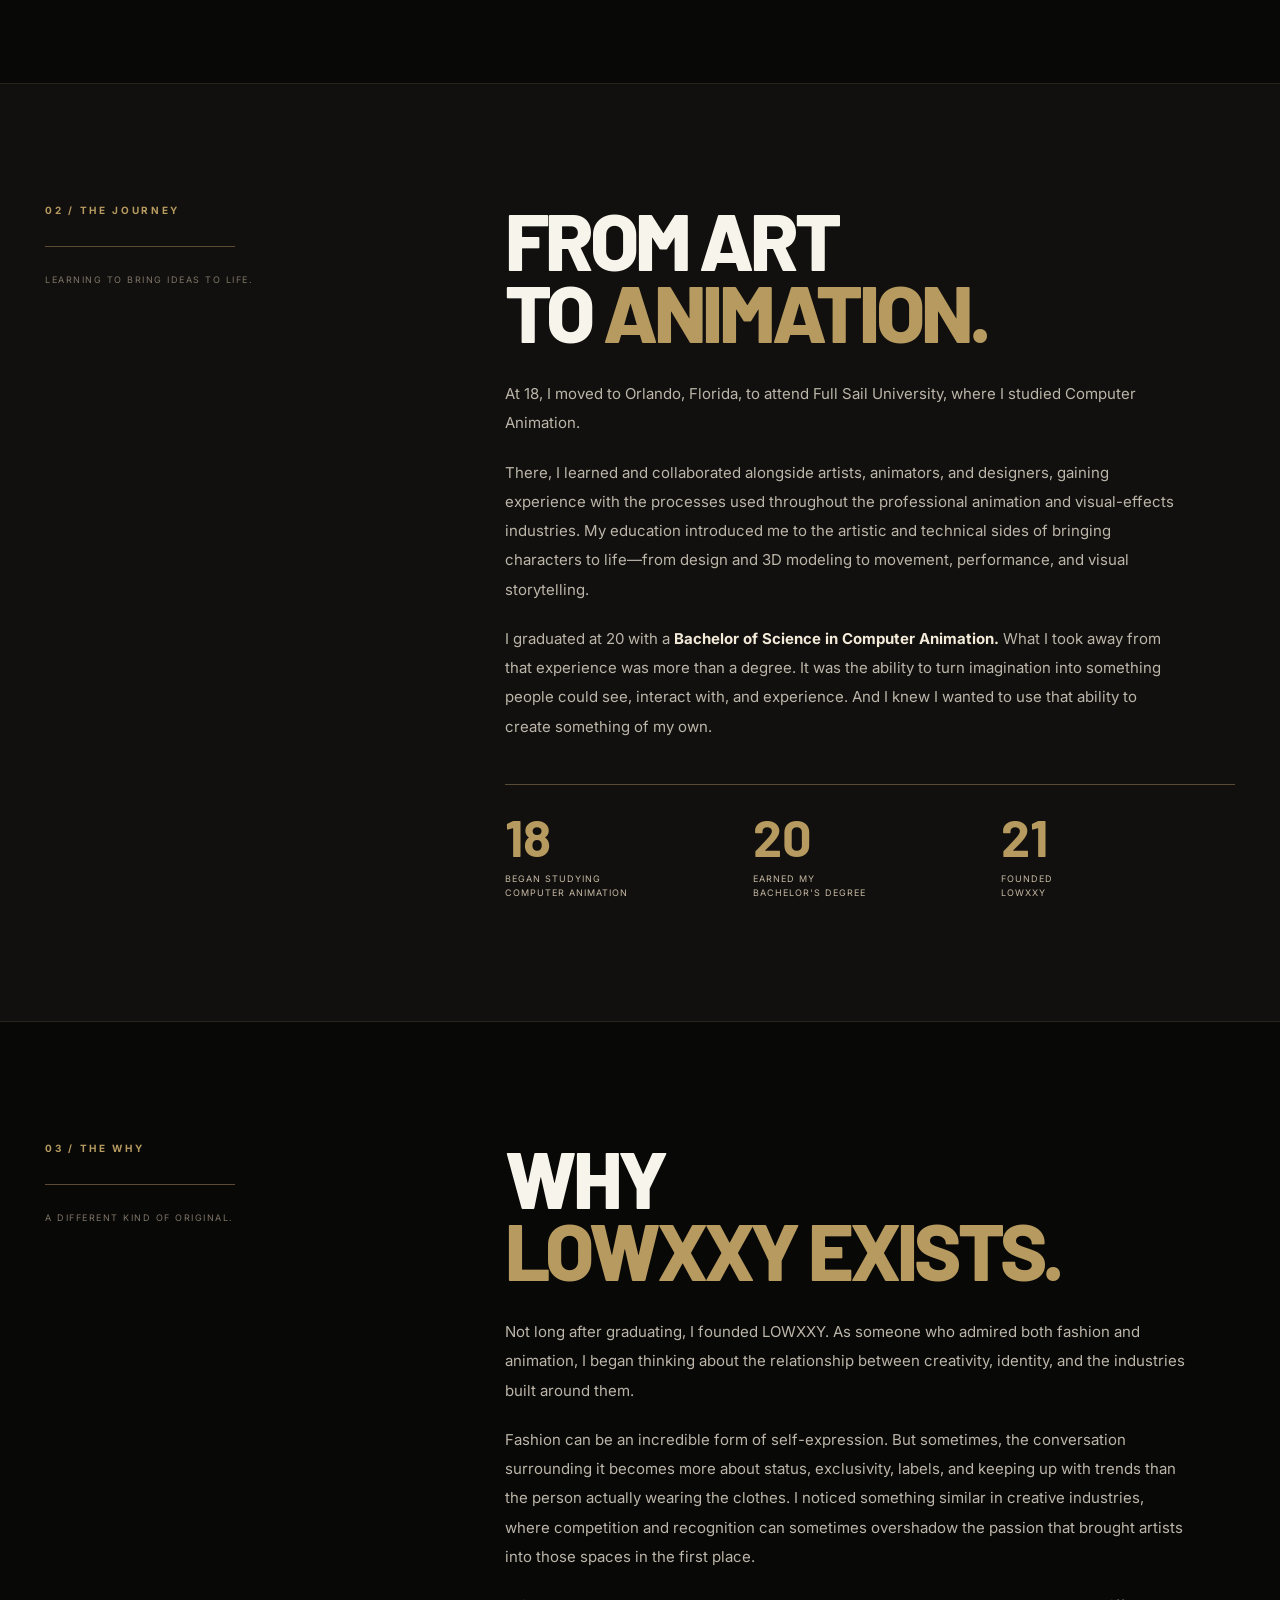
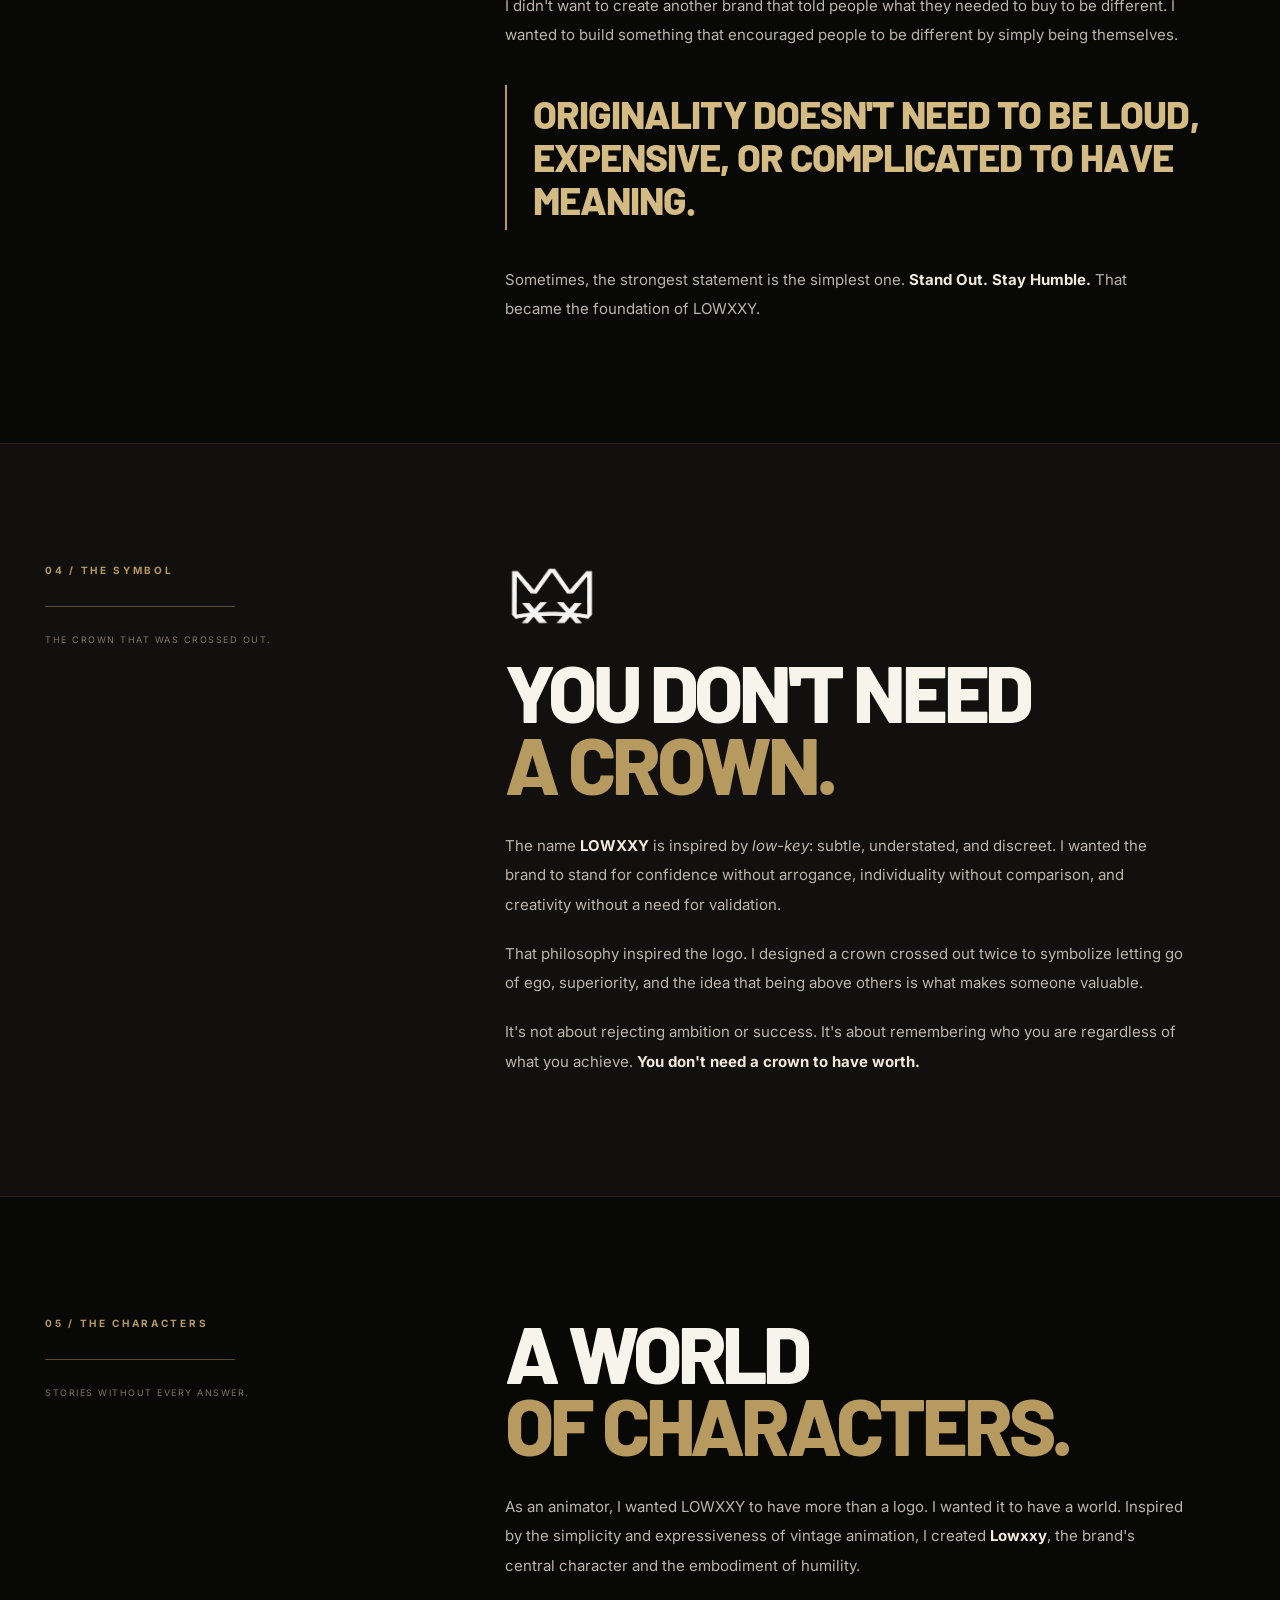
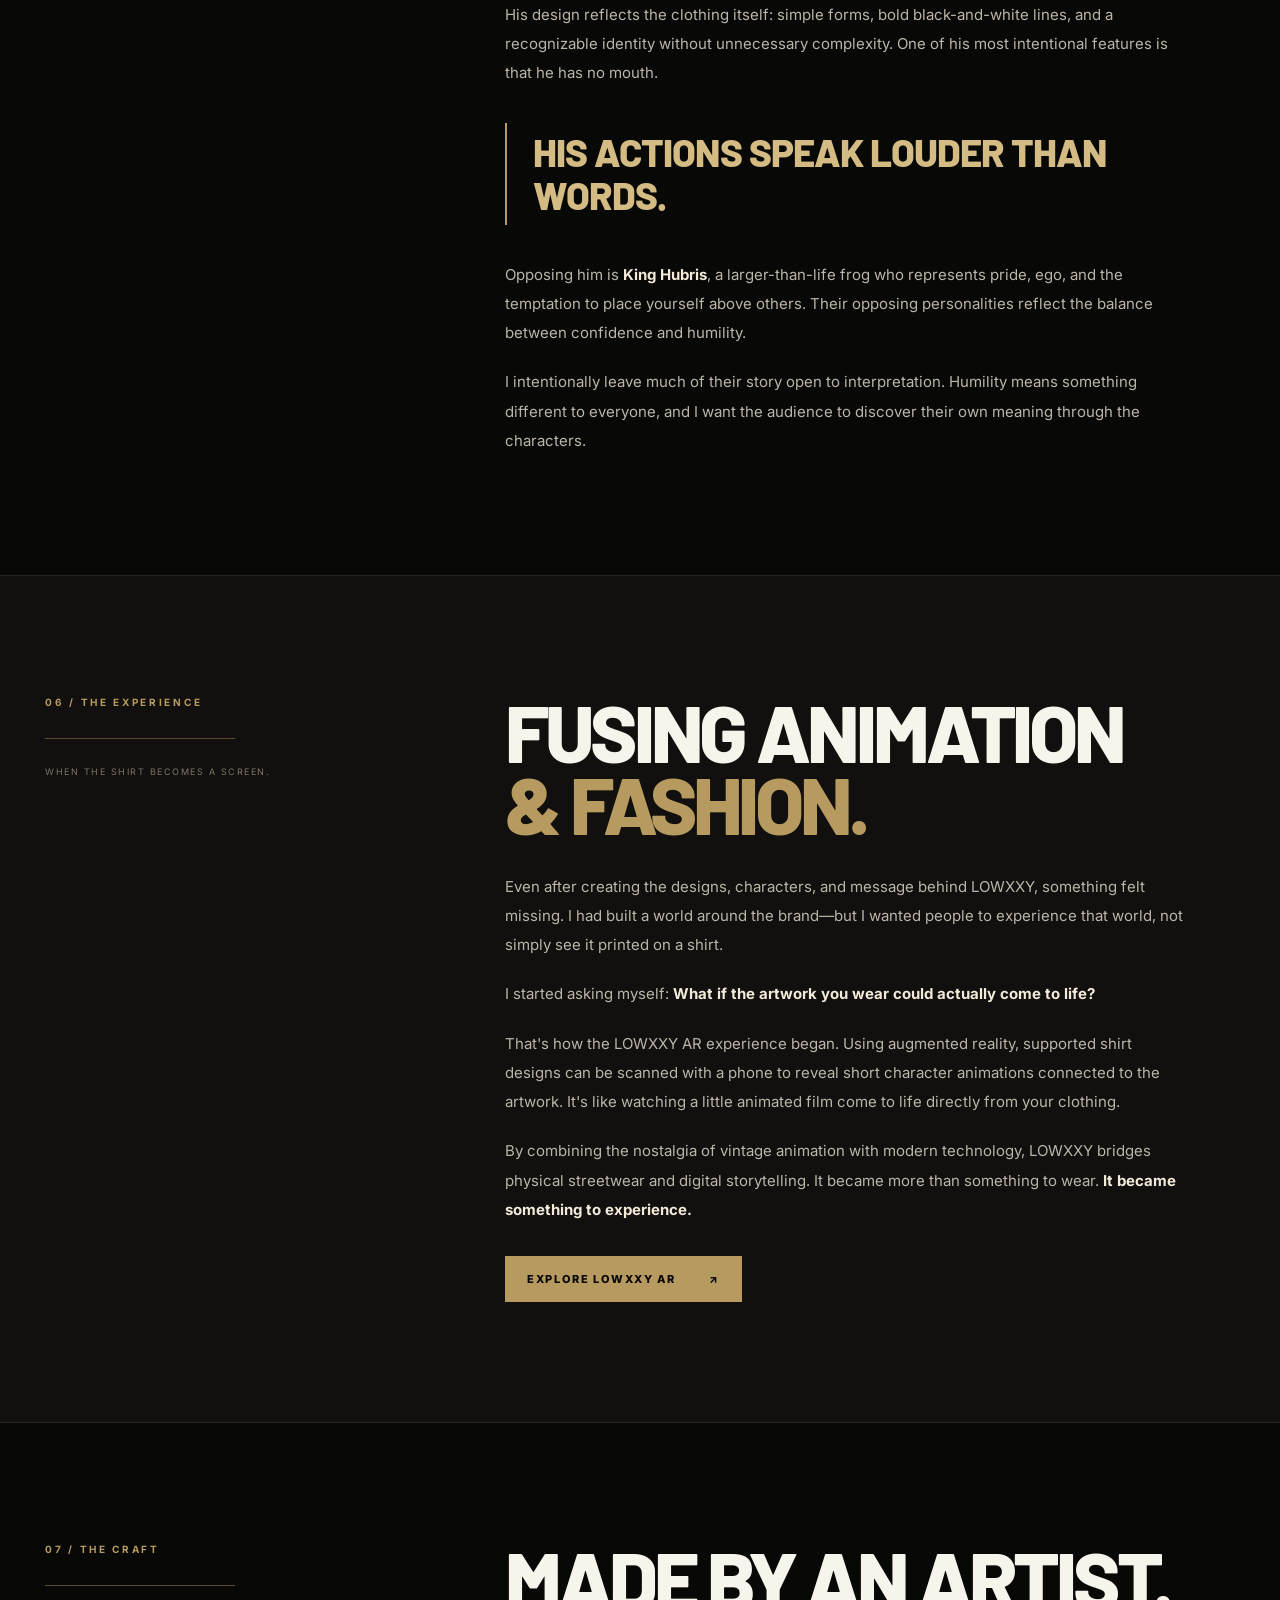
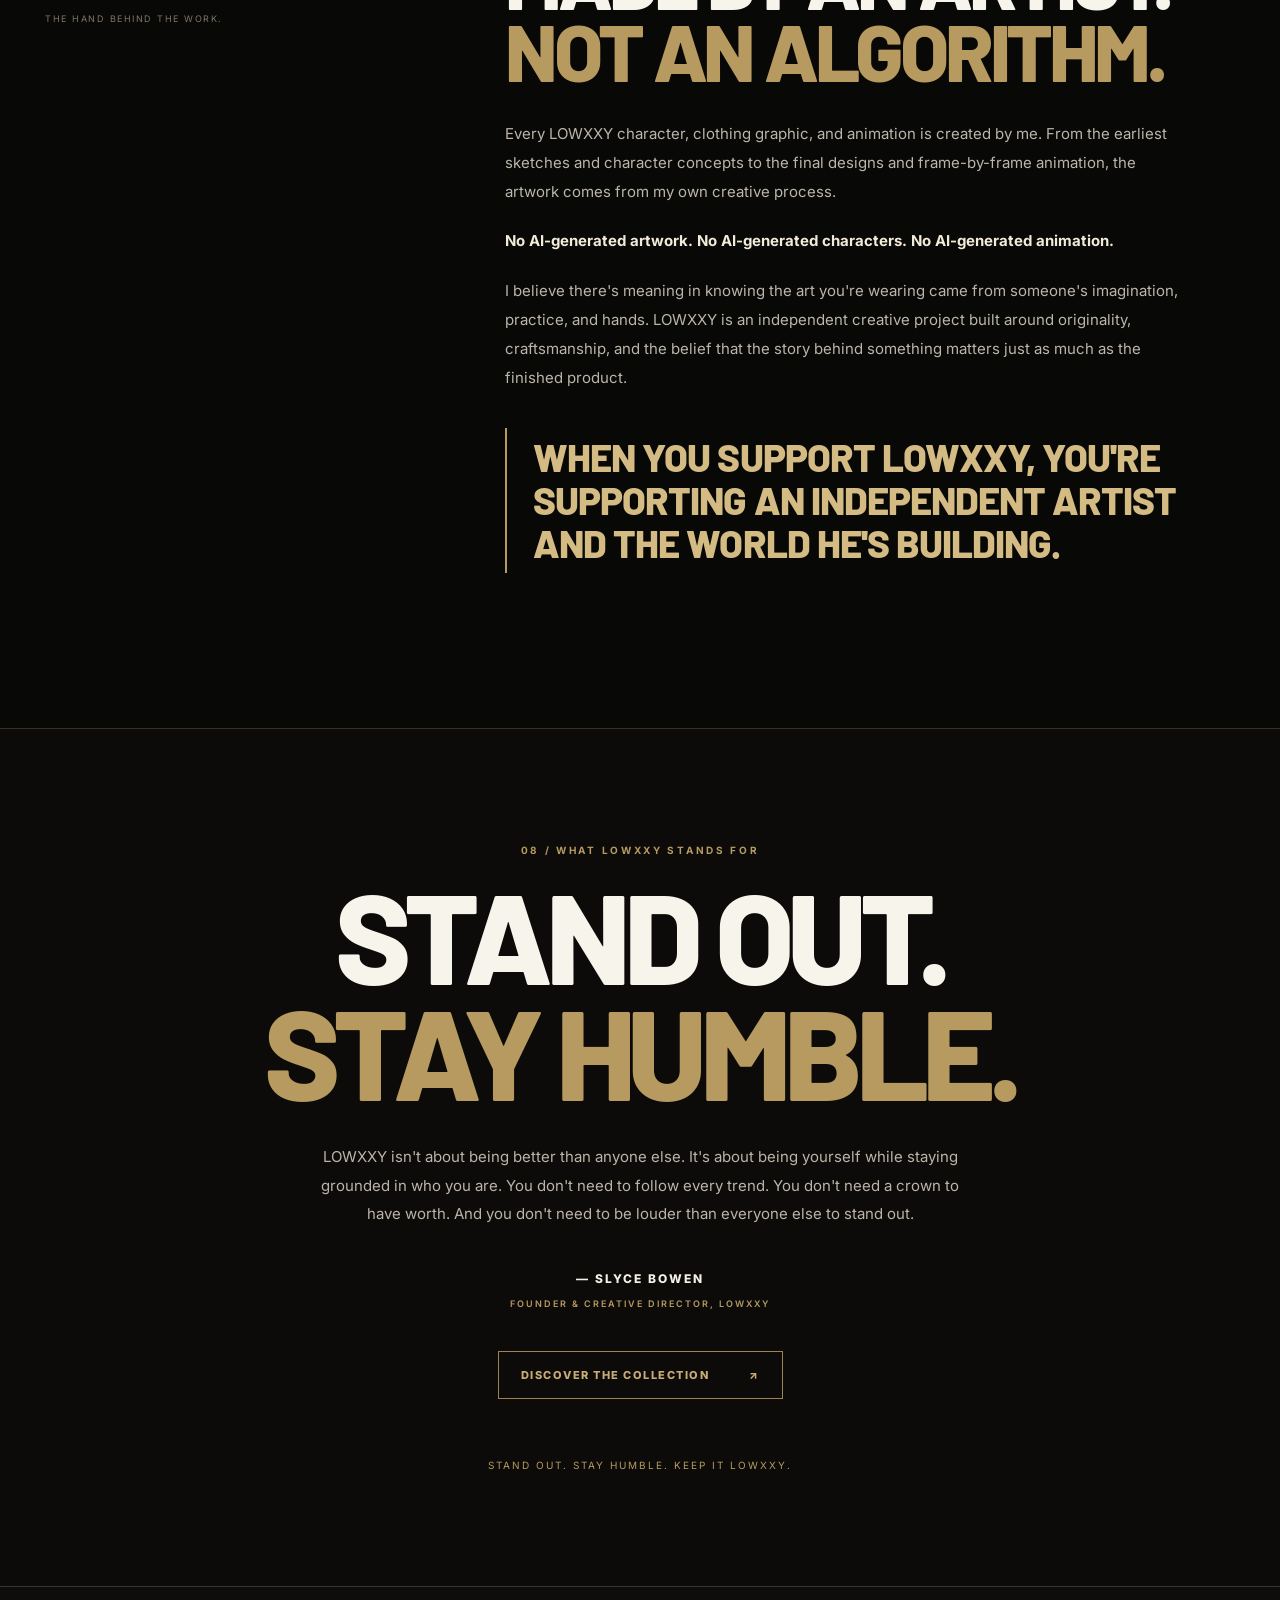
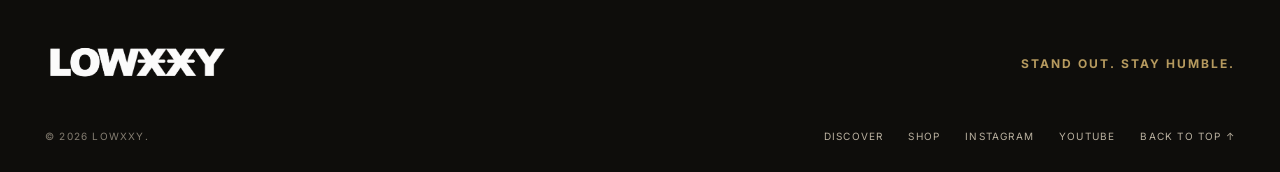
==== commit bc23af12: "Update about.html" ====
--- a/about.html
+++ b/about.html
@@ -1,55 +1,23 @@
-<!DOCTYPE html>
-
+<!doctype html>
 <html lang="en"><head>
-<meta charset="utf-8"/><meta content="width=device-width,initial-scale=1,viewport-fit=cover" name="viewport"/><meta content="#080807" name="theme-color"/>
-<meta content="Meet Slyce Bowen (Camryyn Bowen), artist, animator and founder of LOWXXY. Discover the crossed-out crown, Lowxxy, King Hubris, hand-made designs and AR fashion." name="description"/>
-<title>Slyce Bowen (Camryyn Bowen) | LOWXXY Founder &amp; Animator</title><link href="https://lowxxy.github.io/lowxxy-discover/about.html" rel="canonical"/><link href="favicon-96.png" rel="icon"/>
-<link href="https://fonts.googleapis.com" rel="preconnect"/><link crossorigin="" href="https://fonts.gstatic.com" rel="preconnect"/><link href="https://fonts.googleapis.com/css2?family=Barlow:wght@400;500;600;700;800;900&amp;family=Inter:wght@400;500;600;700&amp;display=swap" rel="stylesheet"/>
-<link href="styles.css" rel="stylesheet"/><link href="about.css?v=5" rel="stylesheet"/><meta content="index, follow, max-image-preview:large" name="robots"/><meta content="profile" property="og:type"/><meta content="LOWXXY" property="og:site_name"/><meta content="Slyce Bowen — The Artist Behind LOWXXY" property="og:title"/><meta content="The story of Slyce Bowen, founder of LOWXXY: original art, character animation, individuality, King Hubris, and fashion that comes to life." property="og:description"/><meta content="https://lowxxy.github.io/lowxxy-discover/about.html" property="og:url"/><meta content="https://lowxxy.github.io/lowxxy-discover/slyce-bowen-portrait.jpg" property="og:image"/><meta content="summary_large_image" name="twitter:card"/><meta content="Slyce Bowen — Founder, Artist &amp; Animator of LOWXXY" name="twitter:title"/><meta content="Meet the artist behind LOWXXY, original characters, and the AR streetwear experience." name="twitter:description"/><meta content="https://lowxxy.github.io/lowxxy-discover/slyce-bowen-portrait.jpg" name="twitter:image"/><script type="application/ld+json">{
-  "@context": "https://schema.org",
-  "@type": "ProfilePage",
-  "@id": "https://lowxxy.github.io/lowxxy-discover/about.html#profile",
-  "url": "https://lowxxy.github.io/lowxxy-discover/about.html",
-  "name": "About Slyce Bowen — Founder of LOWXXY",
-  "mainEntity": {
-    "@type": "Person",
-    "@id": "https://lowxxy.github.io/lowxxy-discover/about.html#slyce",
-    "name": "Slyce Bowen",
-    "alternateName": "Camryyn Bowen",
-    "description": "Independent artist, animator, and founder of LOWXXY, creating hand-drawn streetwear artwork, original characters Lowxxy and King Hubris, and the LOWXXY AR experience.",
-    "image": "https://lowxxy.github.io/lowxxy-discover/slyce-bowen-portrait.jpg",
-    "url": "https://lowxxy.github.io/lowxxy-discover/about.html",
-    "jobTitle": [
-      "Artist",
-      "Animator",
-      "Founder of LOWXXY"
-    ],
-    "alumniOf": {
-      "@type": "CollegeOrUniversity",
-      "name": "Full Sail University"
-    },
-    "worksFor": {
-      "@id": "https://lowxxy.github.io/lowxxy-discover/#brand"
-    }
-  },
-  "isPartOf": {
-    "@id": "https://lowxxy.github.io/lowxxy-discover/#website"
-  },
-  "inLanguage": "en-US"
-}</script></head>
-<body id="top"><header class="site-header"><div class="header-inner"><a aria-label="LOWXXY Discover home" class="brand" href="index.html"><img alt="LOWXXY" src="lowxxy-wordmark-white-tight.png"/></a>
-<nav aria-label="Main menu" class="main-nav"><a href="index.html#collection">THE COLLECTION</a><a href="index.html#vision">THE MEANING</a><a href="index.html#experience">THE AR EXPERIENCE</a><a aria-current="page" href="about.html">MEET THE ARTIST</a></nav><a class="header-shop" href="https://lowxxy.myshopify.com/collections/made-to-stand-out">SHOP ↗</a>
-<button aria-expanded="false" aria-label="Open menu" class="menu-toggle">☰</button></div><nav class="mobile-nav" hidden="" id="mobile-nav"><a href="index.html#collection">THE COLLECTION</a><a href="index.html#vision">THE MEANING</a><a href="index.html#experience">THE AR EXPERIENCE</a><a href="about.html">MEET THE ARTIST</a><a href="https://lowxxy.myshopify.com/collections/made-to-stand-out">SHOP ↗</a></nav></header>
+<meta charset="utf-8"><meta name="viewport" content="width=device-width,initial-scale=1,viewport-fit=cover"><meta name="theme-color" content="#080807">
+<meta name="description" content="Meet Slyce Bowen, the artist and animator behind LOWXXY: hand-drawn streetwear, original characters, and fashion brought to life through animation.">
+<title>About Slyce Bowen — The Artist Behind LOWXXY</title><link rel="canonical" href="https://lowxxy.github.io/lowxxy-discover/about.html"><link rel="icon" href="favicon-96.png">
+<link rel="preconnect" href="https://fonts.googleapis.com"><link rel="preconnect" href="https://fonts.gstatic.com" crossorigin><link href="https://fonts.googleapis.com/css2?family=Barlow:wght@400;500;600;700;800;900&family=Inter:wght@400;500;600;700&display=swap" rel="stylesheet">
+<link rel="stylesheet" href="styles.css"><link rel="stylesheet" href="about.css?v=5"></head>
+<body id="top"><header class="site-header"><div class="header-inner"><a class="brand" href="index.html" aria-label="LOWXXY Discover home"><img src="lowxxy-wordmark-white-tight.png" alt="LOWXXY"></a>
+<nav class="main-nav" aria-label="Main menu"><a href="index.html#collection">THE COLLECTION</a><a href="index.html#vision">THE MEANING</a><a href="index.html#experience">THE AR EXPERIENCE</a><a href="about.html" aria-current="page">MEET THE ARTIST</a></nav><a class="header-shop" href="https://lowxxy.myshopify.com/collections/made-to-stand-out">SHOP ↗</a>
+<button class="menu-toggle" aria-label="Open menu" aria-expanded="false">☰</button></div><nav id="mobile-nav" class="mobile-nav" hidden><a href="index.html#collection">THE COLLECTION</a><a href="index.html#vision">THE MEANING</a><a href="index.html#experience">THE AR EXPERIENCE</a><a href="about.html">MEET THE ARTIST</a><a href="https://lowxxy.myshopify.com/collections/made-to-stand-out">SHOP ↗</a></nav></header>
 <main>
-<section class="about-hero wrapper"><div class="about-hero-top"><span>THE LOWXXY WORLD <i></i> ISSUE 002</span><span>THE PERSON BEHIND THE LABEL</span></div><div class="about-hero-grid"><div class="about-hero-copy"><p class="eyebrow">THE ARTIST BEHIND LOWXXY</p><h1>SLYCE<br/><em>BOWEN.</em></h1><p class="about-role">FOUNDER <span>·</span> ARTIST <span>·</span> ANIMATOR</p><p class="about-hook">An artist building a world where animation and fashion meet—and individuality never needs a crown.</p><a class="primary-link" href="#story">READ MY STORY <span>↘</span></a><div class="name-note">ARTISTICALLY KNOWN AS SLYCE <span> / CAMRYYN BOWEN</span></div></div><div class="portrait-wrap"><div class="portrait-film"><img alt="Portrait of LOWXXY founder and artist Slyce Bowen" height="1080" src="slyce-bowen-portrait.jpg" width="872"/><span class="portrait-code">FRAME 001 / THE ARTIST</span></div><p class="portrait-caption">THE FACE BEHIND THE ART // LOWXXY</p></div></div><div class="hero-foot"><span>STAND OUT. STAY HUMBLE. KEEP IT LOWXXY.</span><span>SCROLL FOR THE STORY ↓</span></div></section>
+<section class="about-hero wrapper"><div class="about-hero-top"><span>THE LOWXXY WORLD <i></i> ISSUE 002</span><span>THE PERSON BEHIND THE LABEL</span></div><div class="about-hero-grid"><div class="about-hero-copy"><p class="eyebrow">THE ARTIST BEHIND LOWXXY</p><h1>SLYCE<br><em>BOWEN.</em></h1><p class="about-role">FOUNDER <span>·</span> ARTIST <span>·</span> ANIMATOR</p><p class="about-hook">An artist building a world where animation and fashion meet—and individuality never needs a crown.</p><a href="#story" class="primary-link">READ MY STORY <span>↘</span></a><div class="name-note">ARTISTICALLY KNOWN AS SLYCE <span> / CAMRYYN BOWEN</span></div></div><div class="portrait-wrap"><div class="portrait-film"><img src="slyce-bowen-portrait.jpg" alt="Portrait of LOWXXY founder and artist Slyce Bowen" width="872" height="1080"></div><p class="portrait-caption">THE FACE BEHIND THE ART // LOWXXY</p></div></div><div class="hero-foot"><span>STAND OUT. STAY HUMBLE. KEEP IT LOWXXY.</span><span>SCROLL FOR THE STORY ↓</span></div></section>
 <div class="chapter-divider"><span>AN INDEPENDENT ARTIST'S STORY</span><span>◦</span><span>ANIMATION × FASHION</span></div>
-<section class="story-section wrapper" id="story"><div class="section-label"><p class="eyebrow">01 / THE BEGINNING</p><div class="label-rule"></div><span>CREATIVITY CAME FIRST.</span></div><div class="story-content"><h2>ALWAYS<br/><em>CREATING.</em></h2><p>For as long as I can remember, I've been creating. Growing up, I was always drawing, painting, making stop-motion videos, and experimenting with whatever materials I could get my hands on. Creativity was never something I had to force. It was simply how I expressed myself.</p><p>But I wasn't interested in art only for how it looked. I loved storytelling, inventing characters, and finding new ways to bring ideas into the real world. I wanted to make things people hadn't seen before—things that could make someone stop, think, or experience something differently.</p><p>Fashion was another form of creativity that always interested me. I loved how clothing could communicate personality without saying a word. Still, I never imagined my artistic journey would eventually lead me into streetwear.</p></div></section>
-<section class="story-section story-alt"><div class="wrapper story-inner"><div class="section-label"><p class="eyebrow">02 / THE JOURNEY</p><div class="label-rule"></div><span>LEARNING TO BRING IDEAS TO LIFE.</span></div><div class="story-content"><h2>FROM ART<br/>TO <em>ANIMATION.</em></h2><p>At 18, I moved to Orlando, Florida, to attend Full Sail University, where I studied Computer Animation.</p><p>There, I learned and collaborated alongside artists, animators, and designers, gaining experience with the processes used throughout the professional animation and visual-effects industries. My education introduced me to the artistic and technical sides of bringing characters to life—from design and 3D modeling to movement, performance, and visual storytelling.</p><p>I graduated at 20 with a <strong>Bachelor of Science in Computer Animation.</strong> What I took away from that experience was more than a degree. It was the ability to turn imagination into something people could see, interact with, and experience. And I knew I wanted to use that ability to create something of my own.</p><div class="timeline"><div><b>18</b><span>BEGAN STUDYING<br/>COMPUTER ANIMATION</span></div><div><b>20</b><span>EARNED MY<br/>BACHELOR'S DEGREE</span></div><div><b>21</b><span>FOUNDED<br/>LOWXXY</span></div></div></div></div></section>
-<section class="story-section wrapper"><div class="section-label"><p class="eyebrow">03 / THE WHY</p><div class="label-rule"></div><span>A DIFFERENT KIND OF ORIGINAL.</span></div><div class="story-content"><h2>WHY<br/><em>LOWXXY EXISTS.</em></h2><p>Not long after graduating, I founded LOWXXY. As someone who admired both fashion and animation, I began thinking about the relationship between creativity, identity, and the industries built around them.</p><p>Fashion can be an incredible form of self-expression. But sometimes, the conversation surrounding it becomes more about status, exclusivity, labels, and keeping up with trends than the person actually wearing the clothes. I noticed something similar in creative industries, where competition and recognition can sometimes overshadow the passion that brought artists into those spaces in the first place.</p><p>I didn't want to create another brand that told people what they needed to buy to be different. I wanted to build something that encouraged people to be different by simply being themselves.</p><blockquote class="story-quote">ORIGINALITY DOESN'T NEED TO BE LOUD, EXPENSIVE, OR COMPLICATED TO HAVE MEANING.</blockquote><p>Sometimes, the strongest statement is the simplest one. <strong>Stand Out. Stay Humble.</strong> That became the foundation of LOWXXY.</p></div></section>
-<section class="story-section story-alt"><div class="wrapper story-inner"><div class="section-label"><p class="eyebrow">04 / THE SYMBOL</p><div class="label-rule"></div><span>THE CROWN THAT WAS CROSSED OUT.</span></div><div class="story-content"><img alt="LOWXXY's crossed-out crown icon" class="story-symbol" src="lowxxy-crown-white.png"/><h2>YOU DON'T NEED<br/><em>A CROWN.</em></h2><p>The name <strong>LOWXXY</strong> is inspired by <em>low-key</em>: subtle, understated, and discreet. I wanted the brand to stand for confidence without arrogance, individuality without comparison, and creativity without a need for validation.</p><p>That philosophy inspired the logo. I designed a crown crossed out twice to symbolize letting go of ego, superiority, and the idea that being above others is what makes someone valuable.</p><p>It's not about rejecting ambition or success. It's about remembering who you are regardless of what you achieve. <strong>You don't need a crown to have worth.</strong></p></div></div></section>
-<section class="story-section wrapper"><div class="section-label"><p class="eyebrow">05 / THE CHARACTERS</p><div class="label-rule"></div><span>STORIES WITHOUT EVERY ANSWER.</span></div><div class="story-content"><h2>A WORLD<br/><em>OF CHARACTERS.</em></h2><p>As an animator, I wanted LOWXXY to have more than a logo. I wanted it to have a world. Inspired by the simplicity and expressiveness of vintage animation, I created <strong>Lowxxy</strong>, the brand's central character and the embodiment of humility.</p><p>His design reflects the clothing itself: simple forms, bold black-and-white lines, and a recognizable identity without unnecessary complexity. One of his most intentional features is that he has no mouth.</p><blockquote class="story-quote">HIS ACTIONS SPEAK LOUDER THAN WORDS.</blockquote><p data-story="lowxxy-characters">Opposing him is <strong>King Hubris</strong>, a larger-than-life frog who represents pride, ego, and the temptation to place yourself above others. Their opposing personalities reflect the balance between confidence and humility.</p><p>I intentionally leave much of their story open to interpretation. Humility means something different to everyone, and I want the audience to discover their own meaning through the characters.</p></div></section>
-<section class="story-section story-alt"><div class="wrapper story-inner"><div class="section-label"><p class="eyebrow">06 / THE EXPERIENCE</p><div class="label-rule"></div><span>WHEN THE SHIRT BECOMES A SCREEN.</span></div><div class="story-content"><h2>FUSING ANIMATION<br/><em>&amp; FASHION.</em></h2><p>Even after creating the designs, characters, and message behind LOWXXY, something felt missing. I had built a world around the brand—but I wanted people to experience that world, not simply see it printed on a shirt.</p><p>I started asking myself: <strong>What if the artwork you wear could actually come to life?</strong></p><p>That's how the LOWXXY AR experience began. Using augmented reality, supported shirt designs can be scanned with a phone to reveal short character animations connected to the artwork. It's like watching a little animated film come to life directly from your clothing.</p><p>By combining the nostalgia of vintage animation with modern technology, LOWXXY bridges physical streetwear and digital storytelling. It became more than something to wear. <strong>It became something to experience.</strong></p><a class="primary-link" href="https://lowxxy.github.io/Lowxxy-AR/">EXPLORE LOWXXY AR <span>↗</span></a></div></div></section>
-<section class="story-section wrapper"><div class="section-label"><p class="eyebrow">07 / THE CRAFT</p><div class="label-rule"></div><span>THE HAND BEHIND THE WORK.</span></div><div class="story-content"><h2>MADE BY AN ARTIST.<br/><em>NOT AN ALGORITHM.</em></h2><p>Every LOWXXY character, clothing graphic, and animation is created by me. From the earliest sketches and character concepts to the final designs and frame-by-frame animation, the artwork comes from my own creative process.</p><p><strong>No AI-generated artwork. No AI-generated characters. No AI-generated animation.</strong></p><p>I believe there's meaning in knowing the art you're wearing came from someone's imagination, practice, and hands. LOWXXY is an independent creative project built around originality, craftsmanship, and the belief that the story behind something matters just as much as the finished product.</p><blockquote class="story-quote">WHEN YOU SUPPORT LOWXXY, YOU'RE SUPPORTING AN INDEPENDENT ARTIST AND THE WORLD HE'S BUILDING.</blockquote></div></section>
-<section class="about-closing"><div class="wrapper"><p class="eyebrow">08 / WHAT LOWXXY STANDS FOR</p><h2>STAND OUT.<br/><em>STAY HUMBLE.</em></h2><p>LOWXXY isn't about being better than anyone else. It's about being yourself while staying grounded in who you are. You don't need to follow every trend. You don't need a crown to have worth. And you don't need to be louder than everyone else to stand out.</p><div class="signature">— SLYCE BOWEN <span>FOUNDER &amp; CREATIVE DIRECTOR, LOWXXY</span></div><a class="outline-link" href="index.html#collection">DISCOVER THE COLLECTION <span>↗</span></a><p class="closing-line">STAND OUT. STAY HUMBLE. KEEP IT LOWXXY.</p></div></section>
-</main><footer><div class="wrapper"><div class="footer-head"><img alt="LOWXXY" src="lowxxy-wordmark-white-tight.png"/><span>STAND OUT. STAY HUMBLE.</span></div><div class="footer-bottom"><span>© <span id="year">2026</span> LOWXXY.</span><div><a href="index.html">DISCOVER</a><a href="https://lowxxy.myshopify.com/">SHOP</a><a href="https://www.instagram.com/lowxxy.brand">INSTAGRAM</a><a href="https://www.youtube.com/@Lowxxy">YOUTUBE</a><a href="#top">BACK TO TOP ↑</a></div></div></div></footer>
-<script defer="" src="about.js"></script></body></html>
+<section id="story" class="story-section wrapper"><div class="section-label"><p class="eyebrow">01 / THE BEGINNING</p><div class="label-rule"></div><span>CREATIVITY CAME FIRST.</span></div><div class="story-content"><h2>ALWAYS<br><em>CREATING.</em></h2><p>For as long as I can remember, I've been creating. Growing up, I was always drawing, painting, making stop-motion videos, and experimenting with whatever materials I could get my hands on. Creativity was never something I had to force. It was simply how I expressed myself.</p><p>But I wasn't interested in art only for how it looked. I loved storytelling, inventing characters, and finding new ways to bring ideas into the real world. I wanted to make things people hadn't seen before—things that could make someone stop, think, or experience something differently.</p><p>Fashion was another form of creativity that always interested me. I loved how clothing could communicate personality without saying a word. Still, I never imagined my artistic journey would eventually lead me into streetwear.</p></div></section>
+<section class="story-section story-alt"><div class="wrapper story-inner"><div class="section-label"><p class="eyebrow">02 / THE JOURNEY</p><div class="label-rule"></div><span>LEARNING TO BRING IDEAS TO LIFE.</span></div><div class="story-content"><h2>FROM ART<br>TO <em>ANIMATION.</em></h2><p>At 18, I moved to Orlando, Florida, to attend Full Sail University, where I studied Computer Animation.</p><p>There, I learned and collaborated alongside artists, animators, and designers, gaining experience with the processes used throughout the professional animation and visual-effects industries. My education introduced me to the artistic and technical sides of bringing characters to life—from design and 3D modeling to movement, performance, and visual storytelling.</p><p>I graduated at 20 with a <strong>Bachelor of Science in Computer Animation.</strong> What I took away from that experience was more than a degree. It was the ability to turn imagination into something people could see, interact with, and experience. And I knew I wanted to use that ability to create something of my own.</p><div class="timeline"><div><b>18</b><span>BEGAN STUDYING<br>COMPUTER ANIMATION</span></div><div><b>20</b><span>EARNED MY<br>BACHELOR'S DEGREE</span></div><div><b>21</b><span>FOUNDED<br>LOWXXY</span></div></div></div></div></section>
+<section class="story-section wrapper"><div class="section-label"><p class="eyebrow">03 / THE WHY</p><div class="label-rule"></div><span>A DIFFERENT KIND OF ORIGINAL.</span></div><div class="story-content"><h2>WHY<br><em>LOWXXY EXISTS.</em></h2><p>Not long after graduating, I founded LOWXXY. As someone who admired both fashion and animation, I began thinking about the relationship between creativity, identity, and the industries built around them.</p><p>Fashion can be an incredible form of self-expression. But sometimes, the conversation surrounding it becomes more about status, exclusivity, labels, and keeping up with trends than the person actually wearing the clothes. I noticed something similar in creative industries, where competition and recognition can sometimes overshadow the passion that brought artists into those spaces in the first place.</p><p>I didn't want to create another brand that told people what they needed to buy to be different. I wanted to build something that encouraged people to be different by simply being themselves.</p><blockquote class="story-quote">ORIGINALITY DOESN'T NEED TO BE LOUD, EXPENSIVE, OR COMPLICATED TO HAVE MEANING.</blockquote><p>Sometimes, the strongest statement is the simplest one. <strong>Stand Out. Stay Humble.</strong> That became the foundation of LOWXXY.</p></div></section>
+<section class="story-section story-alt"><div class="wrapper story-inner"><div class="section-label"><p class="eyebrow">04 / THE SYMBOL</p><div class="label-rule"></div><span>THE CROWN THAT WAS CROSSED OUT.</span></div><div class="story-content"><img class="story-symbol" src="lowxxy-crown-white.png" alt="LOWXXY's crossed-out crown icon"><h2>YOU DON'T NEED<br><em>A CROWN.</em></h2><p>The name <strong>LOWXXY</strong> is inspired by <em>low-key</em>: subtle, understated, and discreet. I wanted the brand to stand for confidence without arrogance, individuality without comparison, and creativity without a need for validation.</p><p>That philosophy inspired the logo. I designed a crown crossed out twice to symbolize letting go of ego, superiority, and the idea that being above others is what makes someone valuable.</p><p>It's not about rejecting ambition or success. It's about remembering who you are regardless of what you achieve. <strong>You don't need a crown to have worth.</strong></p></div></div></section>
+<section class="story-section wrapper"><div class="section-label"><p class="eyebrow">05 / THE CHARACTERS</p><div class="label-rule"></div><span>STORIES WITHOUT EVERY ANSWER.</span></div><div class="story-content"><h2>A WORLD<br><em>OF CHARACTERS.</em></h2><p>As an animator, I wanted LOWXXY to have more than a logo. I wanted it to have a world. Inspired by the simplicity and expressiveness of vintage animation, I created <strong>Lowxxy</strong>, the brand's central character and the embodiment of humility.</p><p>His design reflects the clothing itself: simple forms, bold black-and-white lines, and a recognizable identity without unnecessary complexity. One of his most intentional features is that he has no mouth.</p><blockquote class="story-quote">HIS ACTIONS SPEAK LOUDER THAN WORDS.</blockquote><p>Opposing him is <strong>King Hubris</strong>, a larger-than-life frog who represents pride, ego, and the temptation to place yourself above others. Their opposing personalities reflect the balance between confidence and humility.</p><p>I intentionally leave much of their story open to interpretation. Humility means something different to everyone, and I want the audience to discover their own meaning through the characters.</p></div></section>
+<section class="story-section story-alt"><div class="wrapper story-inner"><div class="section-label"><p class="eyebrow">06 / THE EXPERIENCE</p><div class="label-rule"></div><span>WHEN THE SHIRT BECOMES A SCREEN.</span></div><div class="story-content"><h2>FUSING ANIMATION<br><em>&amp; FASHION.</em></h2><p>Even after creating the designs, characters, and message behind LOWXXY, something felt missing. I had built a world around the brand—but I wanted people to experience that world, not simply see it printed on a shirt.</p><p>I started asking myself: <strong>What if the artwork you wear could actually come to life?</strong></p><p>That's how the LOWXXY AR experience began. Using augmented reality, supported shirt designs can be scanned with a phone to reveal short character animations connected to the artwork. It's like watching a little animated film come to life directly from your clothing.</p><p>By combining the nostalgia of vintage animation with modern technology, LOWXXY bridges physical streetwear and digital storytelling. It became more than something to wear. <strong>It became something to experience.</strong></p><a class="primary-link" href="https://lowxxy.github.io/Lowxxy-AR/">EXPLORE LOWXXY AR <span>↗</span></a></div></div></section>
+<section class="story-section wrapper"><div class="section-label"><p class="eyebrow">07 / THE CRAFT</p><div class="label-rule"></div><span>THE HAND BEHIND THE WORK.</span></div><div class="story-content"><h2>MADE BY AN ARTIST.<br><em>NOT AN ALGORITHM.</em></h2><p>Every LOWXXY character, clothing graphic, and animation is created by me. From the earliest sketches and character concepts to the final designs and frame-by-frame animation, the artwork comes from my own creative process.</p><p><strong>No AI-generated artwork. No AI-generated characters. No AI-generated animation.</strong></p><p>I believe there's meaning in knowing the art you're wearing came from someone's imagination, practice, and hands. LOWXXY is an independent creative project built around originality, craftsmanship, and the belief that the story behind something matters just as much as the finished product.</p><blockquote class="story-quote">WHEN YOU SUPPORT LOWXXY, YOU'RE SUPPORTING AN INDEPENDENT ARTIST AND THE WORLD HE'S BUILDING.</blockquote></div></section>
+<section class="about-closing"><div class="wrapper"><p class="eyebrow">08 / WHAT LOWXXY STANDS FOR</p><h2>STAND OUT.<br><em>STAY HUMBLE.</em></h2><p>LOWXXY isn't about being better than anyone else. It's about being yourself while staying grounded in who you are. You don't need to follow every trend. You don't need a crown to have worth. And you don't need to be louder than everyone else to stand out.</p><div class="signature">— SLYCE BOWEN <span>FOUNDER &amp; CREATIVE DIRECTOR, LOWXXY</span></div><a href="index.html#collection" class="outline-link">DISCOVER THE COLLECTION <span>↗</span></a><p class="closing-line">STAND OUT. STAY HUMBLE. KEEP IT LOWXXY.</p></div></section>
+</main><footer><div class="wrapper"><div class="footer-head"><img src="lowxxy-wordmark-white-tight.png" alt="LOWXXY"><span>STAND OUT. STAY HUMBLE.</span></div><div class="footer-bottom"><span>© <span id="year">2026</span> LOWXXY.</span><div><a href="index.html">DISCOVER</a><a href="https://lowxxy.myshopify.com/">SHOP</a><a href="https://www.instagram.com/lowxxy.brand">INSTAGRAM</a><a href="https://www.youtube.com/@Lowxxy">YOUTUBE</a><a href="#top">BACK TO TOP ↑</a></div></div></div></footer>
+<script src="about.js" defer></script></body></html>
--- a/about.css
+++ b/about.css
@@ -6,46 +6,25 @@
 @media(prefers-reduced-motion:reduce){*{scroll-behavior:auto}}
 
 
-/* V3: Desktop portrait framing. Mobile stays exactly as in the previous working version. */
+/* Desktop-only: match the 320px mobile portrait width and display the full photo uncropped.
+   The mobile rules (max-width:650px) above remain completely unchanged. */
 @media (min-width: 651px) {
-  .portrait-wrap { width: min(100%, 390px); }
-  .portrait-film {
-    aspect-ratio: 1 / 1;
-    display: block;
-  }
+  .portrait-wrap { width: min(100%, 320px); }
+  .portrait-film { aspect-ratio: auto; display: flex; }
   .portrait-film img {
-    position: absolute;
-    top: 17px;
-    left: 12px;
-    width: calc(100% - 24px);
-    height: calc(100% - 34px);
+    position: static;
+    width: 100%;
+    height: auto;
     max-height: none;
-    object-fit: cover;
-    object-position: center top;
+    object-fit: contain;
+    object-position: center center;
   }
 }
 
-
-/* Minimal gold portrait — no film sprockets or film-label overlay. */
-.portrait-film {
-  border: 1px solid #ac8c51;
-  background: #100f0c;
-  padding: 5px;
-  box-shadow: 0 16px 50px rgba(0,0,0,.32);
+/* Both mobile and desktop: clean gold rim, no film sprocket strips. */
+.portrait-film { border: 1px solid #b69a5f; }
+.portrait-film::before,
+.portrait-film::after {
+  content: none;
+  display: none;
 }
-.portrait-film::before, .portrait-film::after, .portrait-code { display: none; }
-.portrait-film img { filter: grayscale(.08) contrast(1.025); }
-@media (min-width:651px) {
-  .portrait-wrap { width: min(100%, 380px); }
-  .portrait-film { aspect-ratio: 1.08 / 1; }
-  .portrait-film img {
-    top: 5px; left: 5px;
-    width: calc(100% - 10px);
-    height: calc(100% - 10px);
-    object-fit: cover; object-position: center top;
-  }
-}
-@media (max-width:650px) {
-  /* Keep the previous approved phone composition; only remove the film border. */
-  .portrait-film { padding: 5px; }
-}
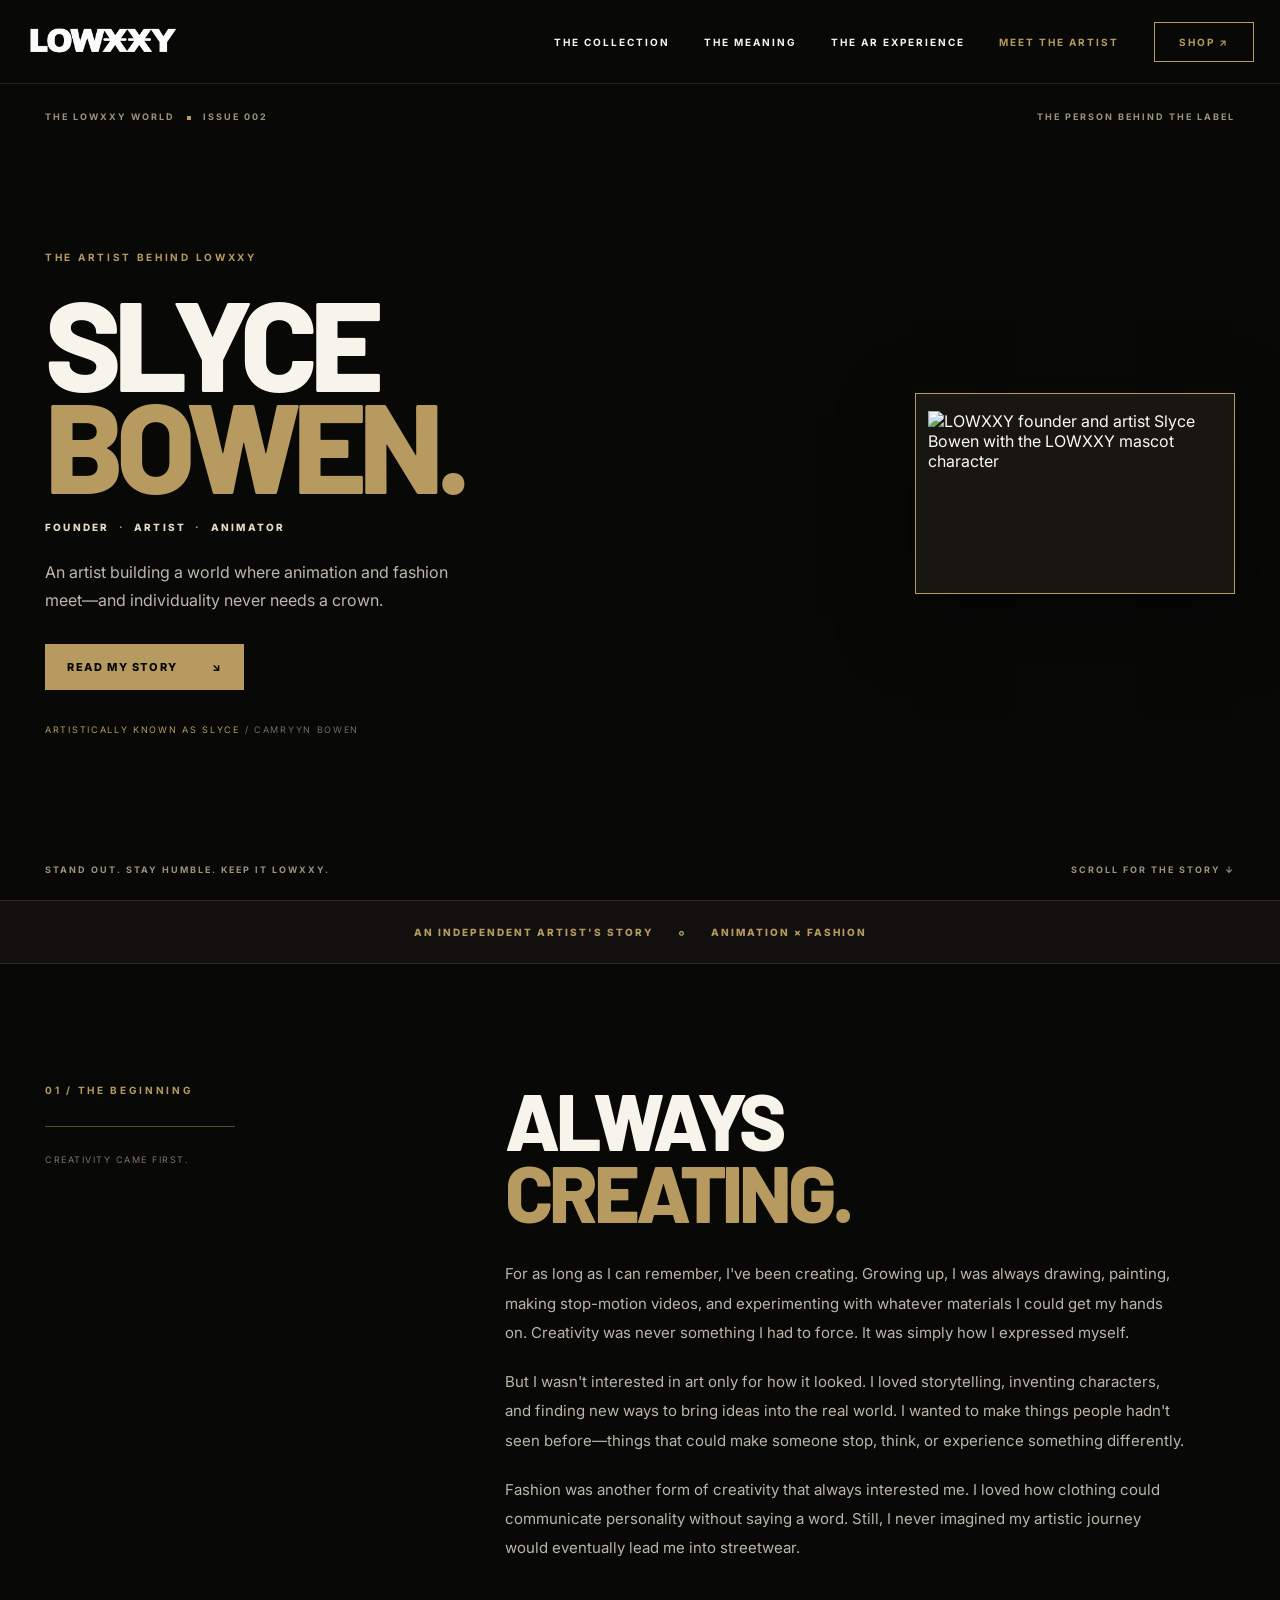
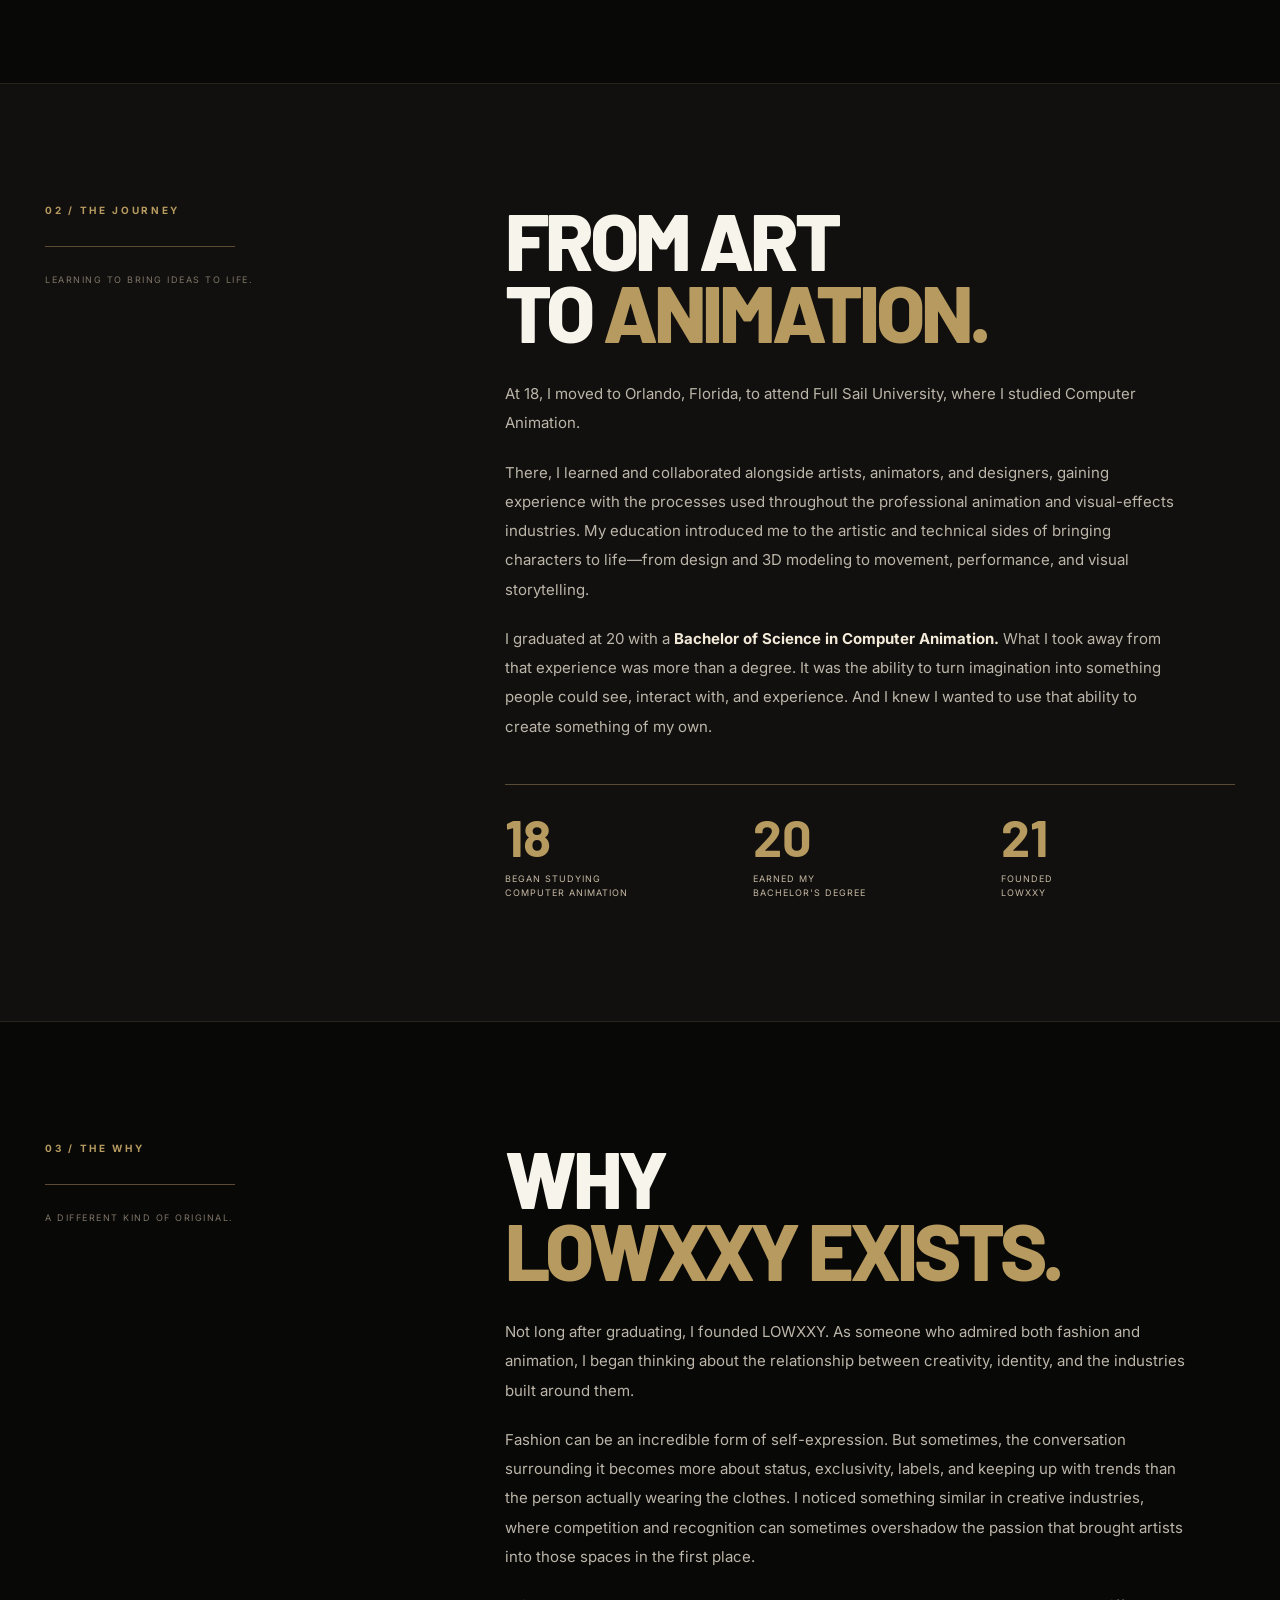
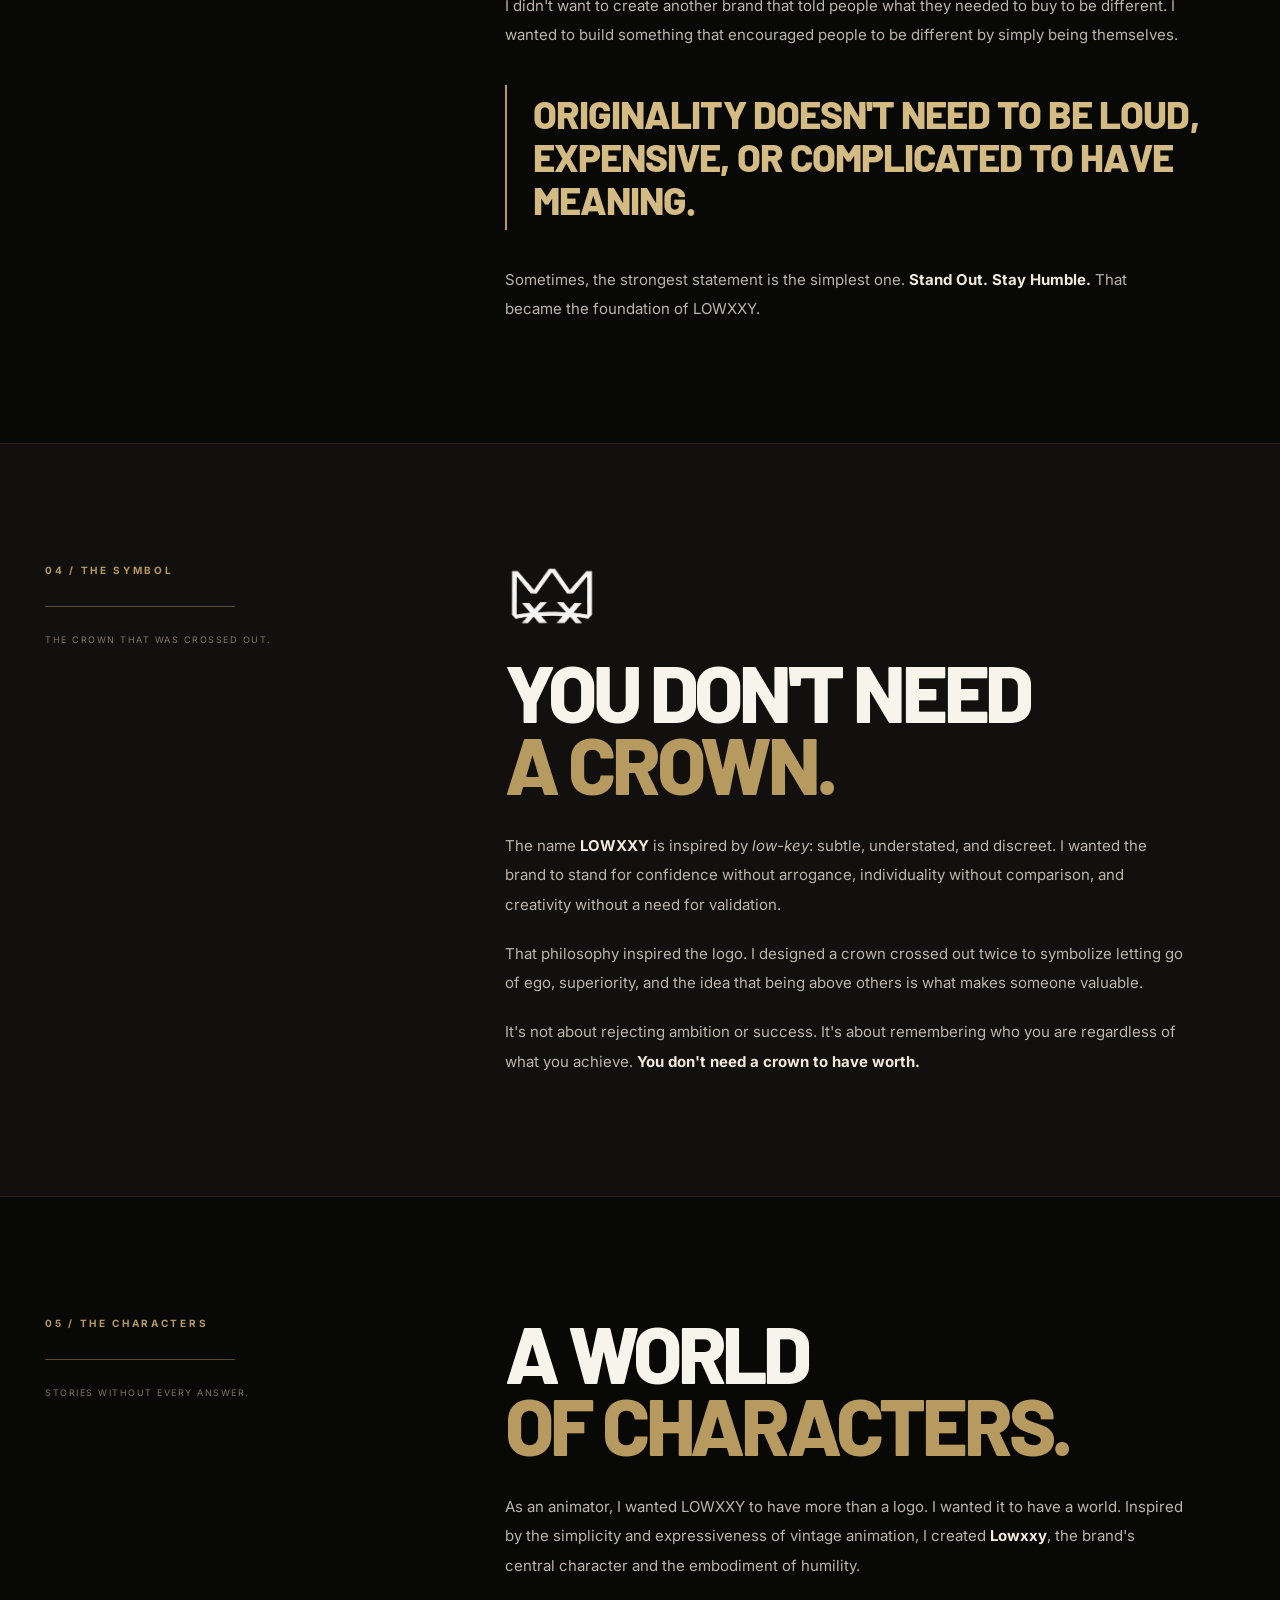
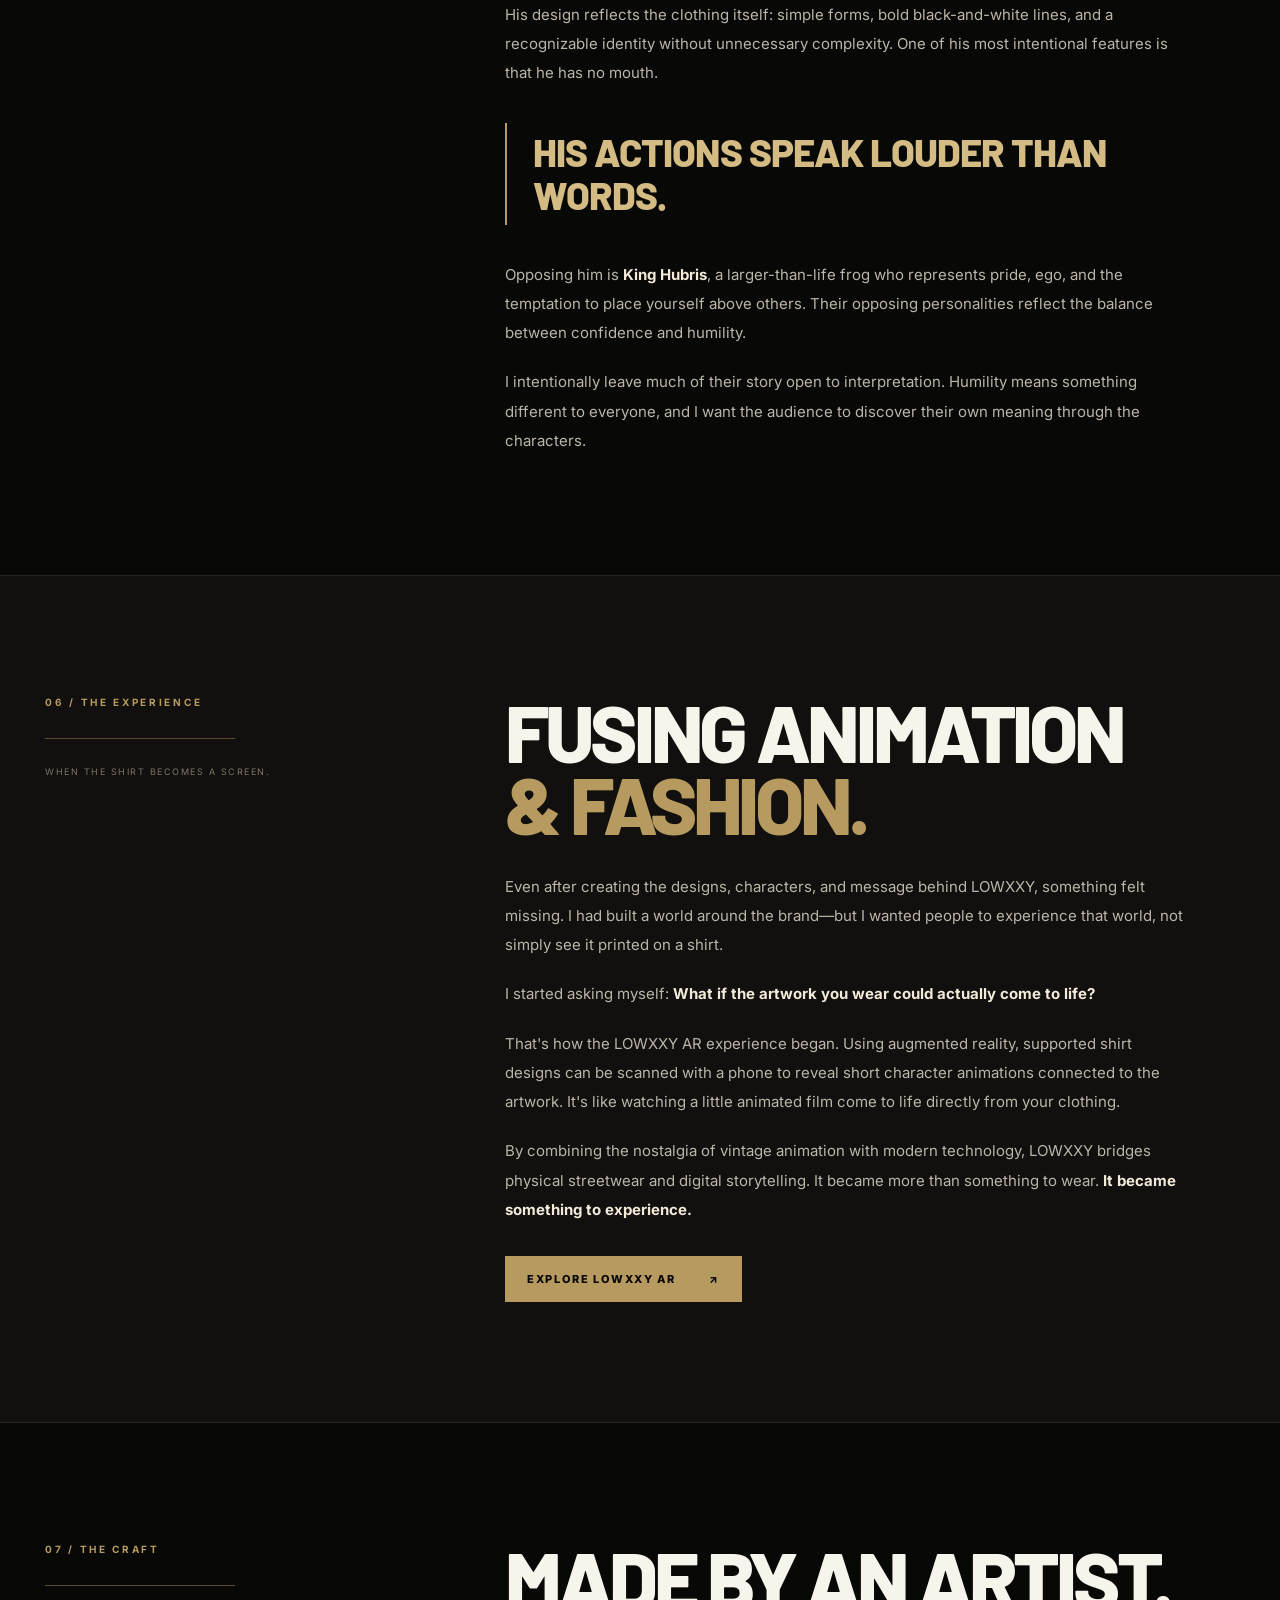
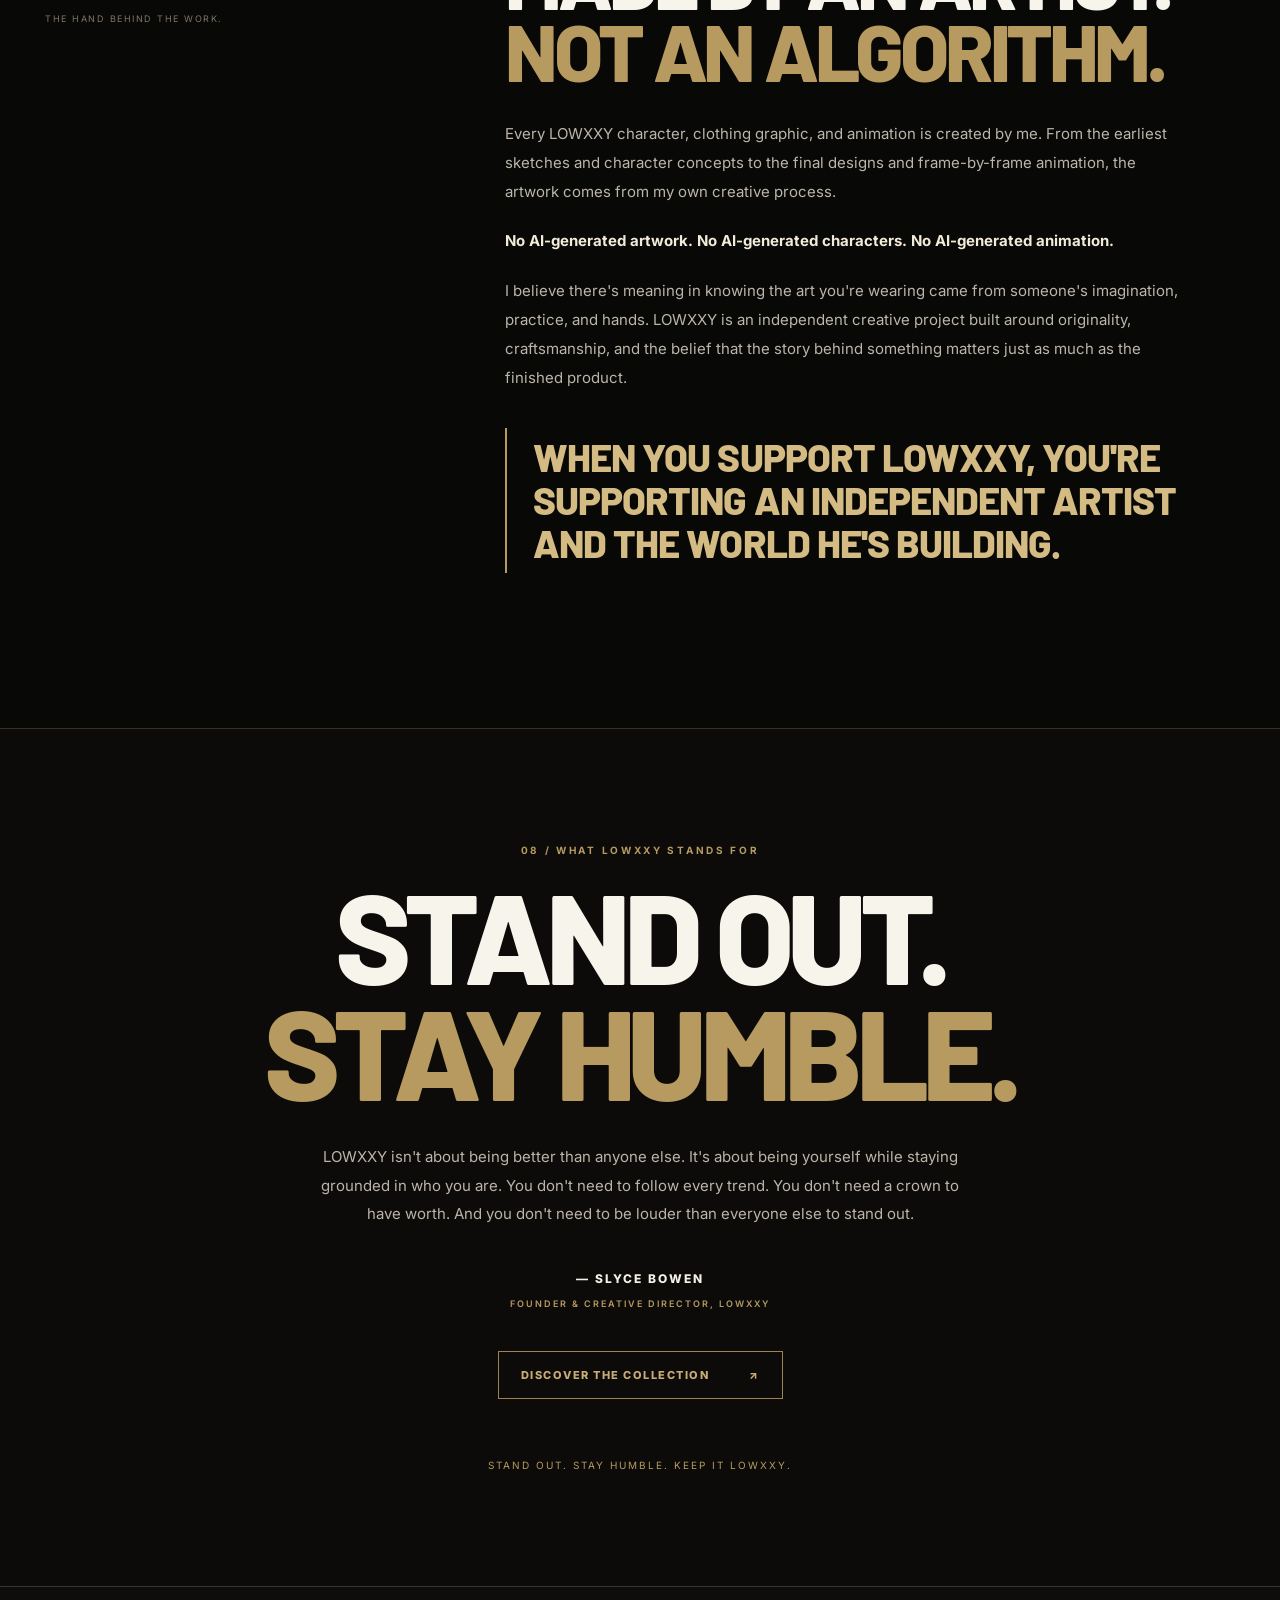
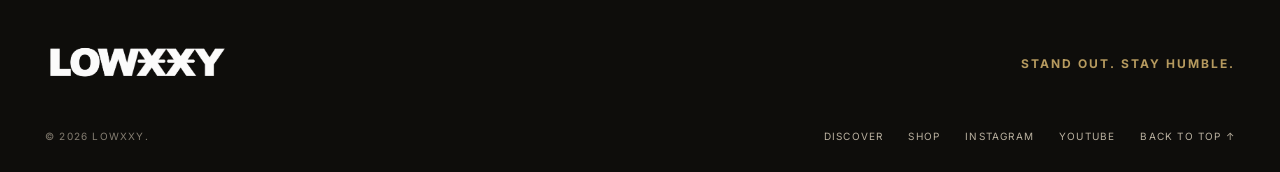
==== commit 96c269b7: "Update about.html" ====
--- a/about.html
+++ b/about.html
@@ -4,12 +4,12 @@
 <meta name="description" content="Meet Slyce Bowen, the artist and animator behind LOWXXY: hand-drawn streetwear, original characters, and fashion brought to life through animation.">
 <title>About Slyce Bowen — The Artist Behind LOWXXY</title><link rel="canonical" href="https://lowxxy.github.io/lowxxy-discover/about.html"><link rel="icon" href="favicon-96.png">
 <link rel="preconnect" href="https://fonts.googleapis.com"><link rel="preconnect" href="https://fonts.gstatic.com" crossorigin><link href="https://fonts.googleapis.com/css2?family=Barlow:wght@400;500;600;700;800;900&family=Inter:wght@400;500;600;700&display=swap" rel="stylesheet">
-<link rel="stylesheet" href="styles.css"><link rel="stylesheet" href="about.css?v=5"></head>
+<link rel="stylesheet" href="styles.css"><link rel="stylesheet" href="about.css?v=7"></head>
 <body id="top"><header class="site-header"><div class="header-inner"><a class="brand" href="index.html" aria-label="LOWXXY Discover home"><img src="lowxxy-wordmark-white-tight.png" alt="LOWXXY"></a>
 <nav class="main-nav" aria-label="Main menu"><a href="index.html#collection">THE COLLECTION</a><a href="index.html#vision">THE MEANING</a><a href="index.html#experience">THE AR EXPERIENCE</a><a href="about.html" aria-current="page">MEET THE ARTIST</a></nav><a class="header-shop" href="https://lowxxy.myshopify.com/collections/made-to-stand-out">SHOP ↗</a>
 <button class="menu-toggle" aria-label="Open menu" aria-expanded="false">☰</button></div><nav id="mobile-nav" class="mobile-nav" hidden><a href="index.html#collection">THE COLLECTION</a><a href="index.html#vision">THE MEANING</a><a href="index.html#experience">THE AR EXPERIENCE</a><a href="about.html">MEET THE ARTIST</a><a href="https://lowxxy.myshopify.com/collections/made-to-stand-out">SHOP ↗</a></nav></header>
 <main>
-<section class="about-hero wrapper"><div class="about-hero-top"><span>THE LOWXXY WORLD <i></i> ISSUE 002</span><span>THE PERSON BEHIND THE LABEL</span></div><div class="about-hero-grid"><div class="about-hero-copy"><p class="eyebrow">THE ARTIST BEHIND LOWXXY</p><h1>SLYCE<br><em>BOWEN.</em></h1><p class="about-role">FOUNDER <span>·</span> ARTIST <span>·</span> ANIMATOR</p><p class="about-hook">An artist building a world where animation and fashion meet—and individuality never needs a crown.</p><a href="#story" class="primary-link">READ MY STORY <span>↘</span></a><div class="name-note">ARTISTICALLY KNOWN AS SLYCE <span> / CAMRYYN BOWEN</span></div></div><div class="portrait-wrap"><div class="portrait-film"><img src="slyce-bowen-portrait.jpg" alt="Portrait of LOWXXY founder and artist Slyce Bowen" width="872" height="1080"></div><p class="portrait-caption">THE FACE BEHIND THE ART // LOWXXY</p></div></div><div class="hero-foot"><span>STAND OUT. STAY HUMBLE. KEEP IT LOWXXY.</span><span>SCROLL FOR THE STORY ↓</span></div></section>
+<section class="about-hero wrapper"><div class="about-hero-top"><span>THE LOWXXY WORLD <i></i> ISSUE 002</span><span>THE PERSON BEHIND THE LABEL</span></div><div class="about-hero-grid"><div class="about-hero-copy"><p class="eyebrow">THE ARTIST BEHIND LOWXXY</p><h1>SLYCE<br><em>BOWEN.</em></h1><p class="about-role">FOUNDER <span>·</span> ARTIST <span>·</span> ANIMATOR</p><p class="about-hook">An artist building a world where animation and fashion meet—and individuality never needs a crown.</p><a href="#story" class="primary-link">READ MY STORY <span>↘</span></a><div class="name-note">ARTISTICALLY KNOWN AS SLYCE <span> / CAMRYYN BOWEN</span></div></div><div class="portrait-wrap"><div class="portrait-film"><img src="slyce-bowen-horizontal-photo.png" alt="LOWXXY founder and artist Slyce Bowen with the LOWXXY mascot character" width="955" height="536"></div></div></div><div class="hero-foot"><span>STAND OUT. STAY HUMBLE. KEEP IT LOWXXY.</span><span>SCROLL FOR THE STORY ↓</span></div></section>
 <div class="chapter-divider"><span>AN INDEPENDENT ARTIST'S STORY</span><span>◦</span><span>ANIMATION × FASHION</span></div>
 <section id="story" class="story-section wrapper"><div class="section-label"><p class="eyebrow">01 / THE BEGINNING</p><div class="label-rule"></div><span>CREATIVITY CAME FIRST.</span></div><div class="story-content"><h2>ALWAYS<br><em>CREATING.</em></h2><p>For as long as I can remember, I've been creating. Growing up, I was always drawing, painting, making stop-motion videos, and experimenting with whatever materials I could get my hands on. Creativity was never something I had to force. It was simply how I expressed myself.</p><p>But I wasn't interested in art only for how it looked. I loved storytelling, inventing characters, and finding new ways to bring ideas into the real world. I wanted to make things people hadn't seen before—things that could make someone stop, think, or experience something differently.</p><p>Fashion was another form of creativity that always interested me. I loved how clothing could communicate personality without saying a word. Still, I never imagined my artistic journey would eventually lead me into streetwear.</p></div></section>
 <section class="story-section story-alt"><div class="wrapper story-inner"><div class="section-label"><p class="eyebrow">02 / THE JOURNEY</p><div class="label-rule"></div><span>LEARNING TO BRING IDEAS TO LIFE.</span></div><div class="story-content"><h2>FROM ART<br>TO <em>ANIMATION.</em></h2><p>At 18, I moved to Orlando, Florida, to attend Full Sail University, where I studied Computer Animation.</p><p>There, I learned and collaborated alongside artists, animators, and designers, gaining experience with the processes used throughout the professional animation and visual-effects industries. My education introduced me to the artistic and technical sides of bringing characters to life—from design and 3D modeling to movement, performance, and visual storytelling.</p><p>I graduated at 20 with a <strong>Bachelor of Science in Computer Animation.</strong> What I took away from that experience was more than a degree. It was the ability to turn imagination into something people could see, interact with, and experience. And I knew I wanted to use that ability to create something of my own.</p><div class="timeline"><div><b>18</b><span>BEGAN STUDYING<br>COMPUTER ANIMATION</span></div><div><b>20</b><span>EARNED MY<br>BACHELOR'S DEGREE</span></div><div><b>21</b><span>FOUNDED<br>LOWXXY</span></div></div></div></div></section>
